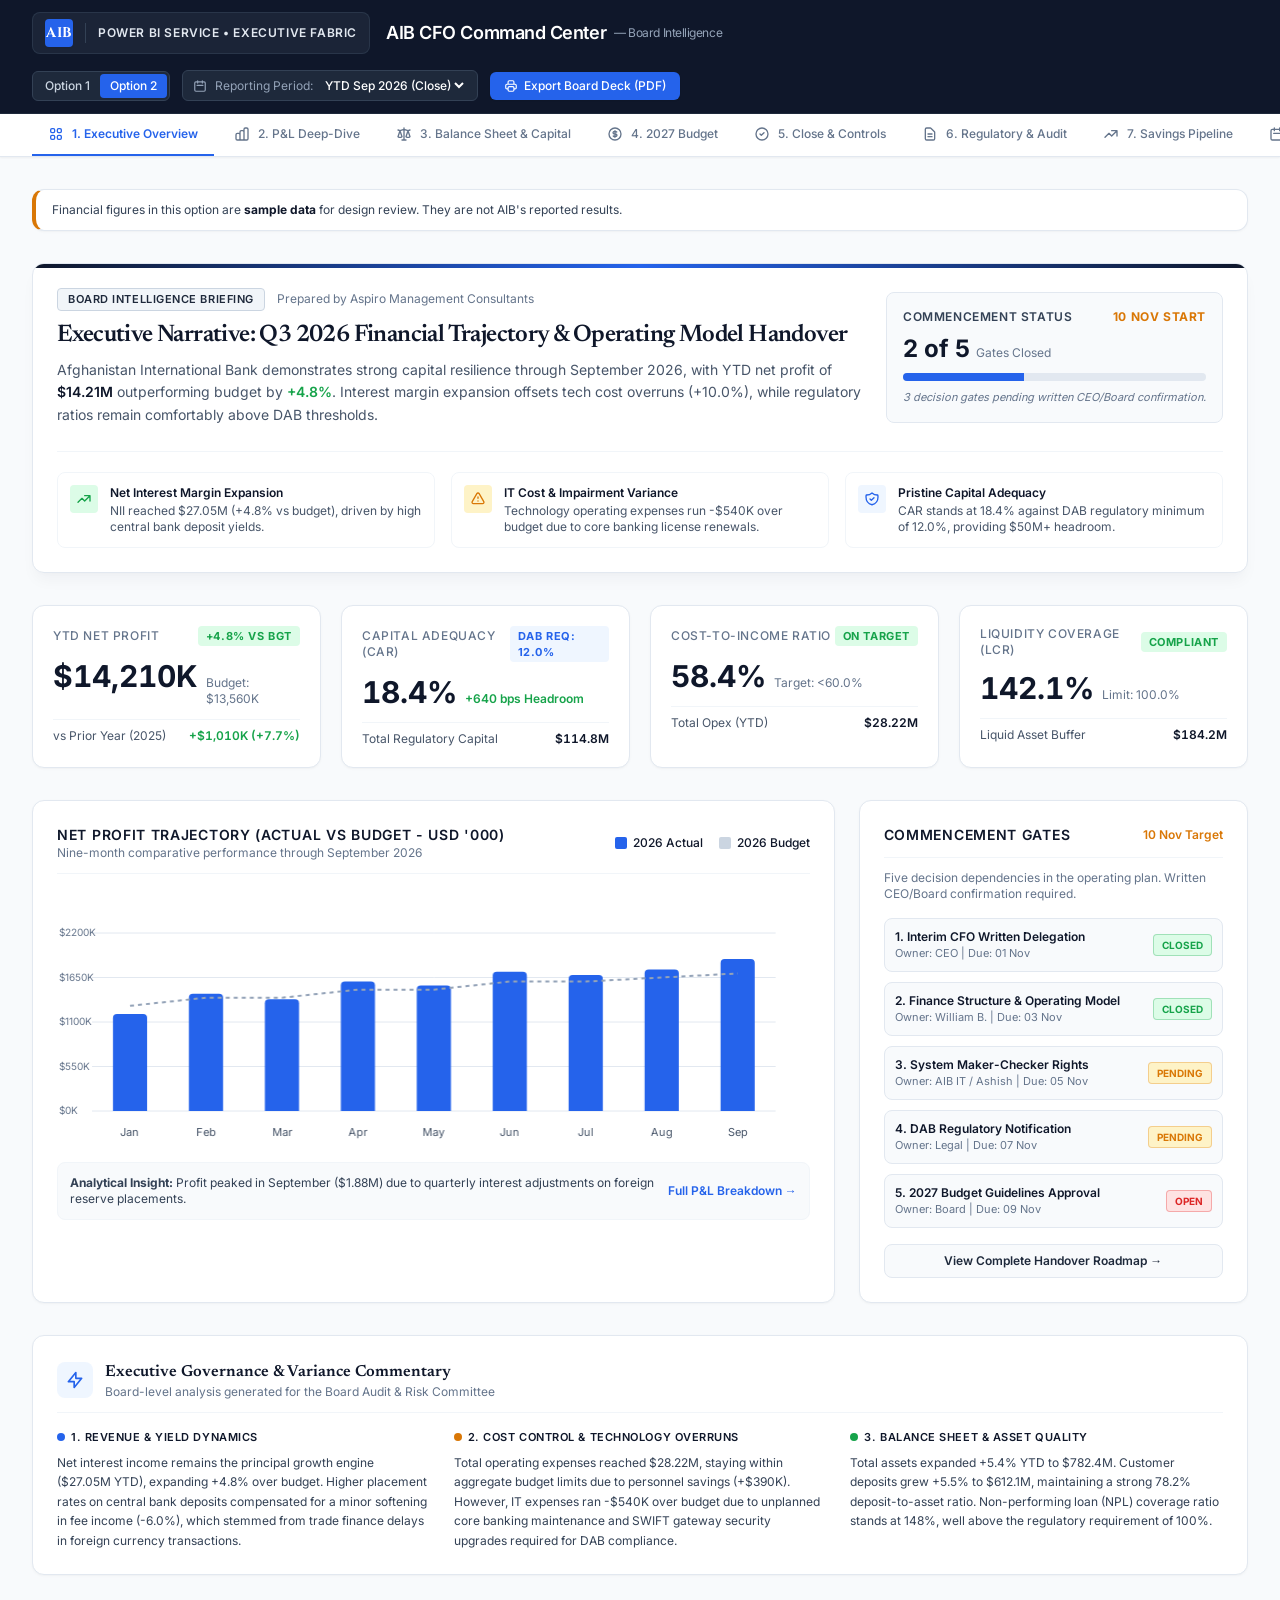
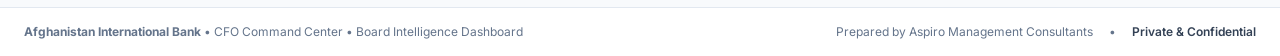
==== option-2.html @ 27abdbb3 "Add Option 2 board intelligence design with option switch option-2.html is a second design for revie" ====
<!doctype html>
<html lang="en">
<head>
<meta charset="utf-8">
<meta name="viewport" content="width=device-width, initial-scale=1.0">
<title>AIB CFO Command Center — Board Intelligence</title>
<meta name="author" content="kjaising">
<meta name="robots" content="noindex, nofollow">
<link rel="icon" type="image/png" href="assets/favicon.png">
<!-- Built from option-2.src.css and tailwind.config.js; see README -->
<link rel="stylesheet" href="option-2.css">
<style>
  @media print {
    .no-print { display: none !important; }
    body { background-color: #ffffff !important; color: #0f172a !important; }
    .page-content { display: block !important; page-break-after: always; }
    .card-shadow { box-shadow: none !important; border: 1px solid #cbd5e1 !important; }
  }
  .card-shadow {
    box-shadow: 0 1px 3px 0 rgba(15, 23, 42, 0.03), 0 1px 2px -1px rgba(15, 23, 42, 0.03);
  }
  .card-shadow-lg {
    box-shadow: 0 10px 15px -3px rgba(15, 23, 42, 0.04), 0 4px 6px -4px rgba(15, 23, 42, 0.02);
  }
  .tabular-nums { font-variant-numeric: tabular-nums; }
</style>
</head>
<body class="bg-[#F8FAFC] text-navy-900 font-sans antialiased min-h-screen flex flex-col selection:bg-brand-blue/20 selection:text-brand-blue">

  <!-- ========================================== -->
  <!-- 1. TOP POWER BI / FABRIC BRAND BAR         -->
  <!-- ========================================== -->
  <header class="bg-navy-900 text-white border-b border-navy-800 sticky top-0 z-40 no-print">
    <div class="max-w-[1700px] mx-auto px-4 lg:px-8 py-3 flex flex-wrap items-center justify-between gap-4">

      <!-- Logo & Title -->
      <div class="flex items-center space-x-4">
        <div class="flex items-center space-x-3 bg-navy-800/80 px-3 py-1.5 rounded-lg border border-navy-700/60">
          <div class="w-7 h-7 bg-brand-blue text-white rounded font-display font-bold flex items-center justify-center text-sm tracking-wider shadow-sm">
            AIB
          </div>
          <div class="h-5 w-[1px] bg-navy-700"></div>
          <span class="text-xs font-semibold tracking-wider text-navy-200 uppercase">Power BI Service &bull; Executive Fabric</span>
        </div>
        <div>
          <h1 class="text-base lg:text-lg font-semibold tracking-tight text-white flex items-center space-x-2">
            <span>AIB CFO Command Center</span>
            <span class="text-navy-400 font-normal text-xs">&mdash; Board Intelligence</span>
          </h1>
        </div>
      </div>

      <!-- Controls, Filters & Actions -->
      <div class="flex items-center flex-wrap gap-3">
        <!-- Design option switch (shared with index.html) -->
        <nav class="flex items-center bg-navy-800 rounded-md border border-navy-700 p-0.5 text-xs font-medium" aria-label="Design options">
          <a href="index.html" data-opt-link class="px-2.5 py-1 rounded text-navy-300 hover:text-white transition-colors">Option 1</a>
          <a href="option-2.html" data-opt-link aria-current="page" class="px-2.5 py-1 rounded bg-brand-blue text-white">Option 2</a>
        </nav>

        <!-- Period Selector -->
        <div class="flex items-center bg-navy-800 rounded-md border border-navy-700 text-xs px-2.5 py-1.5">
          <svg class="w-3.5 h-3.5 text-navy-400 mr-2" fill="none" stroke="currentColor" viewBox="0 0 24 24"><path stroke-linecap="round" stroke-linejoin="round" stroke-width="2" d="M8 7V3m8 4V3m-9 8h10M5 21h14a2 2 0 002-2V7a2 2 0 00-2-2H5a2 2 0 00-2 2v12a2 2 0 002 2z"/></svg>
          <span class="text-navy-400 mr-2">Reporting Period:</span>
          <select id="periodSelect" onchange="handlePeriodChange(this.value)" class="bg-transparent text-white font-medium outline-none cursor-pointer">
            <option value="sep26" class="bg-navy-900 text-white" selected>YTD Sep 2026 (Close)</option>
            <option value="q3_2026" class="bg-navy-900 text-white">Q3 2026 Board Deck</option>
            <option value="aug26" class="bg-navy-900 text-white">YTD Aug 2026</option>
          </select>
        </div>

        <!-- Export / Print Button -->
        <button onclick="window.print()" class="flex items-center space-x-1.5 bg-brand-blue hover:bg-brand-blueHover text-white px-3.5 py-1.5 rounded-md text-xs font-medium transition-colors shadow-sm">
          <svg class="w-3.5 h-3.5" fill="none" stroke="currentColor" viewBox="0 0 24 24"><path stroke-linecap="round" stroke-linejoin="round" stroke-width="2" d="M17 17h2a2 2 0 002-2v-4a2 2 0 00-2-2H5a2 2 0 00-2 2v4a2 2 0 002 2h2m2 4h6a2 2 0 002-2v-4a2 2 0 00-2-2H9a2 2 0 00-2 2v4a2 2 0 002 2zm8-12V5a2 2 0 00-2-2H9a2 2 0 00-2 2v4h10z"/></svg>
          <span>Export Board Deck (PDF)</span>
        </button>
      </div>

    </div>
  </header>

  <!-- ========================================== -->
  <!-- 2. POWER BI TAB SWITCHER NAV               -->
  <!-- ========================================== -->
  <nav class="bg-white border-b border-navy-200 no-print sticky top-[57px] z-30 shadow-sm">
    <div class="max-w-[1700px] mx-auto px-4 lg:px-8 flex space-x-1 overflow-x-auto scrollbar-none" aria-label="Report pages">
      <button onclick="switchTab('overview')" id="tab-btn-overview" class="tab-btn active py-3 px-4 text-xs font-semibold text-brand-blue border-b-2 border-brand-blue flex items-center space-x-2 whitespace-nowrap transition-colors">
        <svg class="w-4 h-4" fill="none" stroke="currentColor" viewBox="0 0 24 24"><path stroke-linecap="round" stroke-linejoin="round" stroke-width="2" d="M4 6a2 2 0 012-2h2a2 2 0 012 2v2a2 2 0 01-2 2H6a2 2 0 01-2-2V6zM14 6a2 2 0 012-2h2a2 2 0 012 2v2a2 2 0 01-2 2h-2a2 2 0 01-2-2V6zM4 16a2 2 0 012-2h2a2 2 0 012 2v2a2 2 0 01-2 2H6a2 2 0 01-2-2v-2zM14 16a2 2 0 012-2h2a2 2 0 012 2v2a2 2 0 01-2 2h-2a2 2 0 01-2-2v-2z"/></svg>
        <span>1. Executive Overview</span>
      </button>
      <button onclick="switchTab('pnl')" id="tab-btn-pnl" class="tab-btn py-3 px-4 text-xs font-medium text-navy-500 hover:text-navy-900 border-b-2 border-transparent flex items-center space-x-2 whitespace-nowrap transition-colors">
        <svg class="w-4 h-4" fill="none" stroke="currentColor" viewBox="0 0 24 24"><path stroke-linecap="round" stroke-linejoin="round" stroke-width="2" d="M9 19v-6a2 2 0 00-2-2H5a2 2 0 00-2 2v6a2 2 0 002 2h2a2 2 0 002-2zm0 0V9a2 2 0 012-2h2a2 2 0 012 2v10m-6 0a2 2 0 002 2h2a2 2 0 002-2m0 0V5a2 2 0 012-2h2a2 2 0 012 2v14a2 2 0 01-2 2h-2a2 2 0 01-2-2z"/></svg>
        <span>2. P&L Deep-Dive</span>
      </button>
      <button onclick="switchTab('balance')" id="tab-btn-balance" class="tab-btn py-3 px-4 text-xs font-medium text-navy-500 hover:text-navy-900 border-b-2 border-transparent flex items-center space-x-2 whitespace-nowrap transition-colors">
        <svg class="w-4 h-4" fill="none" stroke="currentColor" viewBox="0 0 24 24"><path stroke-linecap="round" stroke-linejoin="round" stroke-width="2" d="M3 6l3 1m0 0l-3 9a5.002 5.002 0 006.001 0M6 7l3 9M6 7l6-2m6 2l3-1m-3 1l-3 9a5.002 5.002 0 006.001 0M18 7l3 9m-3-9l-6-2m0-2v2m0 16V5m0 16H9m3 0h3"/></svg>
        <span>3. Balance Sheet & Capital</span>
      </button>
      <button onclick="switchTab('budget')" id="tab-btn-budget" class="tab-btn py-3 px-4 text-xs font-medium text-navy-500 hover:text-navy-900 border-b-2 border-transparent flex items-center space-x-2 whitespace-nowrap transition-colors">
        <svg class="w-4 h-4" fill="none" stroke="currentColor" viewBox="0 0 24 24"><path stroke-linecap="round" stroke-linejoin="round" stroke-width="2" d="M12 8c-1.657 0-3 .895-3 2s1.343 2 3 2 3 .895 3 2-1.343 2-3 2m0-8c1.11 0 2.08.402 2.599 1M12 8V7m0 1v8m0 0v1m0-1c-1.11 0-2.08-.402-2.599-1M21 12a9 9 0 11-18 0 9 9 0 0118 0z"/></svg>
        <span>4. 2027 Budget</span>
      </button>
      <button onclick="switchTab('close')" id="tab-btn-close" class="tab-btn py-3 px-4 text-xs font-medium text-navy-500 hover:text-navy-900 border-b-2 border-transparent flex items-center space-x-2 whitespace-nowrap transition-colors">
        <svg class="w-4 h-4" fill="none" stroke="currentColor" viewBox="0 0 24 24"><path stroke-linecap="round" stroke-linejoin="round" stroke-width="2" d="M9 12l2 2 4-4m6 2a9 9 0 11-18 0 9 9 0 0118 0z"/></svg>
        <span>5. Close & Controls</span>
      </button>
      <button onclick="switchTab('reg')" id="tab-btn-reg" class="tab-btn py-3 px-4 text-xs font-medium text-navy-500 hover:text-navy-900 border-b-2 border-transparent flex items-center space-x-2 whitespace-nowrap transition-colors">
        <svg class="w-4 h-4" fill="none" stroke="currentColor" viewBox="0 0 24 24"><path stroke-linecap="round" stroke-linejoin="round" stroke-width="2" d="M9 12h6m-6 4h6m2 5H7a2 2 0 01-2-2V5a2 2 0 012-2h5.586a1 1 0 01.707.293l5.414 5.414a1 1 0 01.293.707V19a2 2 0 01-2 2z"/></svg>
        <span>6. Regulatory & Audit</span>
      </button>
      <button onclick="switchTab('savings')" id="tab-btn-savings" class="tab-btn py-3 px-4 text-xs font-medium text-navy-500 hover:text-navy-900 border-b-2 border-transparent flex items-center space-x-2 whitespace-nowrap transition-colors">
        <svg class="w-4 h-4" fill="none" stroke="currentColor" viewBox="0 0 24 24"><path stroke-linecap="round" stroke-linejoin="round" stroke-width="2" d="M13 7h8m0 0v8m0-8l-8 8-4-4-6 6"/></svg>
        <span>7. Savings Pipeline</span>
      </button>
      <button onclick="switchTab('programme')" id="tab-btn-programme" class="tab-btn py-3 px-4 text-xs font-medium text-navy-500 hover:text-navy-900 border-b-2 border-transparent flex items-center space-x-2 whitespace-nowrap transition-colors">
        <svg class="w-4 h-4" fill="none" stroke="currentColor" viewBox="0 0 24 24"><path stroke-linecap="round" stroke-linejoin="round" stroke-width="2" d="M8 7V3m8 4V3m-9 8h10M5 21h14a2 2 0 002-2V7a2 2 0 00-2-2H5a2 2 0 00-2 2v12a2 2 0 002 2z"/></svg>
        <span>8. Programme Handover</span>
      </button>
    </div>
  </nav>

  <!-- ========================================== -->
  <!-- 3. MAIN BOARD-READY WORKSPACE              -->
  <!-- ========================================== -->
  <main class="flex-1 max-w-[1700px] w-full mx-auto p-4 lg:p-8 space-y-8">

    <div class="bg-white border border-navy-200 border-l-4 border-l-brand-amber rounded-xl px-4 py-3 text-xs text-navy-700 card-shadow">
      Financial figures in this option are <strong class="text-navy-900">sample data</strong> for design review. They are not AIB's reported results.
    </div>

    <!-- PAGE 1: EXECUTIVE OVERVIEW -->
    <section id="page-overview" class="page-content space-y-8">

      <!-- Executive Summary Box (McKinsey / Board Readout Style) -->
      <div class="bg-white border border-navy-200 rounded-xl p-6 card-shadow-lg relative overflow-hidden">
        <div class="absolute top-0 left-0 right-0 h-1 bg-gradient-to-r from-navy-900 via-brand-blue to-navy-900"></div>
        <div class="flex flex-col lg:flex-row lg:items-center justify-between gap-6">
          <div class="space-y-2 max-w-4xl">
            <div class="flex items-center space-x-3">
              <span class="bg-navy-100 text-navy-800 text-[11px] font-semibold px-2.5 py-0.5 rounded border border-navy-300 uppercase tracking-wider">Board Intelligence Briefing</span>
              <span class="text-xs text-navy-500">Prepared by Aspiro Management Consultants</span>
            </div>
            <h2 class="text-xl lg:text-2xl font-serif font-bold text-navy-900 tracking-tight">
              Executive Narrative: Q3 2026 Financial Trajectory & Operating Model Handover
            </h2>
            <p class="text-sm text-navy-600 leading-relaxed font-sans">
              Afghanistan International Bank demonstrates strong capital resilience through September 2026, with YTD net profit of <strong class="text-navy-900 font-semibold">$14.21M</strong> outperforming budget by <strong class="text-brand-green font-semibold">+4.8%</strong>. Interest margin expansion offsets tech cost overruns (+10.0%), while regulatory ratios remain comfortably above DAB thresholds.
            </p>
          </div>

          <div class="bg-navy-50 border border-navy-200 rounded-lg p-4 shrink-0 min-w-[280px] space-y-2">
            <div class="text-xs font-semibold text-navy-700 uppercase tracking-wider flex items-center justify-between">
              <span>Commencement Status</span>
              <span class="text-brand-amber font-bold">10 NOV START</span>
            </div>
            <div class="text-2xl font-bold text-navy-900 font-sans">2 of 5 <span class="text-xs font-normal text-navy-500">Gates Closed</span></div>
            <div class="w-full bg-navy-200 h-2 rounded-full overflow-hidden">
              <div class="bg-brand-blue h-full w-[40%]"></div>
            </div>
            <p class="text-[11px] text-navy-500 italic">3 decision gates pending written CEO/Board confirmation.</p>
          </div>
        </div>

        <!-- Key Strategic Callouts -->
        <div class="mt-6 pt-5 border-t border-navy-100 grid grid-cols-1 md:grid-cols-3 gap-4 text-xs font-sans">
          <div class="flex items-start space-x-3 bg-white p-3 rounded-lg border border-navy-100">
            <div class="p-1.5 bg-brand-greenLight text-brand-green rounded shrink-0">
              <svg class="w-4 h-4" fill="none" stroke="currentColor" viewBox="0 0 24 24"><path stroke-linecap="round" stroke-linejoin="round" stroke-width="2" d="M13 7h8m0 0v8m0-8l-8 8-4-4-6 6"/></svg>
            </div>
            <div>
              <strong class="text-navy-900 block font-semibold mb-0.5">Net Interest Margin Expansion</strong>
              <span class="text-navy-600">NII reached $27.05M (+4.8% vs budget), driven by high central bank deposit yields.</span>
            </div>
          </div>

          <div class="flex items-start space-x-3 bg-white p-3 rounded-lg border border-navy-100">
            <div class="p-1.5 bg-brand-amberLight text-brand-amber rounded shrink-0">
              <svg class="w-4 h-4" fill="none" stroke="currentColor" viewBox="0 0 24 24"><path stroke-linecap="round" stroke-linejoin="round" stroke-width="2" d="M12 9v2m0 4h.01m-6.938 4h13.856c1.54 0 2.502-1.667 1.732-3L13.732 4c-.77-1.333-2.694-1.333-3.464 0L3.34 16c-.77 1.333.192 3 1.732 3z"/></svg>
            </div>
            <div>
              <strong class="text-navy-900 block font-semibold mb-0.5">IT Cost & Impairment Variance</strong>
              <span class="text-navy-600">Technology operating expenses run -$540K over budget due to core banking license renewals.</span>
            </div>
          </div>

          <div class="flex items-start space-x-3 bg-white p-3 rounded-lg border border-navy-100">
            <div class="p-1.5 bg-brand-blueLight text-brand-blue rounded shrink-0">
              <svg class="w-4 h-4" fill="none" stroke="currentColor" viewBox="0 0 24 24"><path stroke-linecap="round" stroke-linejoin="round" stroke-width="2" d="M9 12l2 2 4-4m5.618-4.016A11.955 11.955 0 0112 2.944a11.955 11.955 0 01-8.618 3.04A12.02 12.02 0 003 9c0 5.591 3.824 10.29 9 11.622 5.176-1.332 9-6.03 9-11.622 0-1.042-.133-2.052-.382-3.016z"/></svg>
            </div>
            <div>
              <strong class="text-navy-900 block font-semibold mb-0.5">Pristine Capital Adequacy</strong>
              <span class="text-navy-600">CAR stands at 18.4% against DAB regulatory minimum of 12.0%, providing $50M+ headroom.</span>
            </div>
          </div>
        </div>
      </div>

      <!-- KPI Executive Grid Row -->
      <div class="grid grid-cols-1 sm:grid-cols-2 lg:grid-cols-4 gap-5">

        <!-- KPI 1: YTD Net Profit -->
        <div class="bg-white border border-navy-200 rounded-xl p-5 card-shadow space-y-3">
          <div class="flex items-center justify-between text-xs font-medium text-navy-500 uppercase tracking-wider">
            <span>YTD Net Profit</span>
            <span class="bg-brand-greenLight text-brand-green font-bold px-2 py-0.5 rounded text-[11px]">+4.8% vs BGT</span>
          </div>
          <div class="flex items-baseline space-x-2">
            <span class="text-3xl font-sans font-bold text-navy-900 tabular-nums">$14,210K</span>
            <span class="text-xs text-navy-500">Budget: $13,560K</span>
          </div>
          <div class="pt-2 border-t border-navy-100 flex items-center justify-between text-xs text-navy-600">
            <span>vs Prior Year (2025)</span>
            <strong class="text-brand-green font-semibold tabular-nums">+$1,010K (+7.7%)</strong>
          </div>
        </div>

        <!-- KPI 2: Capital Adequacy Ratio -->
        <div class="bg-white border border-navy-200 rounded-xl p-5 card-shadow space-y-3">
          <div class="flex items-center justify-between text-xs font-medium text-navy-500 uppercase tracking-wider">
            <span>Capital Adequacy (CAR)</span>
            <span class="bg-brand-blueLight text-brand-blue font-bold px-2 py-0.5 rounded text-[11px]">DAB Req: 12.0%</span>
          </div>
          <div class="flex items-baseline space-x-2">
            <span class="text-3xl font-sans font-bold text-navy-900 tabular-nums">18.4%</span>
            <span class="text-xs text-brand-green font-semibold">+640 bps Headroom</span>
          </div>
          <div class="pt-2 border-t border-navy-100 flex items-center justify-between text-xs text-navy-600">
            <span>Total Regulatory Capital</span>
            <strong class="text-navy-900 font-semibold tabular-nums">$114.8M</strong>
          </div>
        </div>

        <!-- KPI 3: Cost-to-Income Ratio -->
        <div class="bg-white border border-navy-200 rounded-xl p-5 card-shadow space-y-3">
          <div class="flex items-center justify-between text-xs font-medium text-navy-500 uppercase tracking-wider">
            <span>Cost-to-Income Ratio</span>
            <span class="bg-brand-greenLight text-brand-green font-bold px-2 py-0.5 rounded text-[11px]">On Target</span>
          </div>
          <div class="flex items-baseline space-x-2">
            <span class="text-3xl font-sans font-bold text-navy-900 tabular-nums">58.4%</span>
            <span class="text-xs text-navy-500">Target: &lt;60.0%</span>
          </div>
          <div class="pt-2 border-t border-navy-100 flex items-center justify-between text-xs text-navy-600">
            <span>Total Opex (YTD)</span>
            <strong class="text-navy-900 font-semibold tabular-nums">$28.22M</strong>
          </div>
        </div>

        <!-- KPI 4: Liquidity Coverage (LCR) -->
        <div class="bg-white border border-navy-200 rounded-xl p-5 card-shadow space-y-3">
          <div class="flex items-center justify-between text-xs font-medium text-navy-500 uppercase tracking-wider">
            <span>Liquidity Coverage (LCR)</span>
            <span class="bg-brand-greenLight text-brand-green font-bold px-2 py-0.5 rounded text-[11px]">Compliant</span>
          </div>
          <div class="flex items-baseline space-x-2">
            <span class="text-3xl font-sans font-bold text-navy-900 tabular-nums">142.1%</span>
            <span class="text-xs text-navy-500">Limit: 100.0%</span>
          </div>
          <div class="pt-2 border-t border-navy-100 flex items-center justify-between text-xs text-navy-600">
            <span>Liquid Asset Buffer</span>
            <strong class="text-navy-900 font-semibold tabular-nums">$184.2M</strong>
          </div>
        </div>

      </div>

      <!-- Performance Charts Row -->
      <div class="grid grid-cols-1 lg:grid-cols-12 gap-6">

        <!-- Chart 1: Monthly Net Profit Trend -->
        <div class="lg:col-span-8 bg-white border border-navy-200 rounded-xl p-6 card-shadow space-y-4">
          <div class="flex items-center justify-between border-b border-navy-100 pb-3">
            <div>
              <h3 class="text-sm font-semibold text-navy-900 uppercase tracking-wider">Net Profit Trajectory (Actual vs Budget - USD '000)</h3>
              <p class="text-xs text-navy-500">Nine-month comparative performance through September 2026</p>
            </div>
            <div class="flex items-center space-x-4 text-xs font-medium">
              <span class="flex items-center"><span class="w-3 h-3 bg-brand-blue rounded-sm mr-1.5"></span> 2026 Actual</span>
              <span class="flex items-center"><span class="w-3 h-3 bg-navy-300 rounded-sm mr-1.5"></span> 2026 Budget</span>
            </div>
          </div>

          <!-- Canvas Performance Chart -->
          <div class="h-64 relative w-full pt-2">
            <canvas id="profitChartCanvasExecutive" class="w-full h-full"></canvas>
          </div>

          <div class="bg-navy-50 p-3 rounded-lg border border-navy-100 text-xs text-navy-700 flex items-center justify-between font-sans">
            <span><strong>Analytical Insight:</strong> Profit peaked in September ($1.88M) due to quarterly interest adjustments on foreign reserve placements.</span>
            <button onclick="switchTab('pnl')" class="text-brand-blue font-semibold hover:underline shrink-0 ml-2">Full P&L Breakdown &rarr;</button>
          </div>
        </div>

        <!-- Board Decision Gates Card -->
        <div class="lg:col-span-4 bg-white border border-navy-200 rounded-xl p-6 card-shadow space-y-4 flex flex-col justify-between">
          <div>
            <div class="flex items-center justify-between border-b border-navy-100 pb-3 mb-3">
              <h3 class="text-sm font-semibold text-navy-900 uppercase tracking-wider">Commencement Gates</h3>
              <span class="text-xs text-brand-amber font-semibold">10 Nov Target</span>
            </div>
            <p class="text-xs text-navy-500 mb-4">Five decision dependencies in the operating plan. Written CEO/Board confirmation required.</p>

            <div class="space-y-2.5 text-xs font-sans">
              <div class="p-2.5 bg-navy-50 rounded-lg border border-navy-200 flex items-center justify-between">
                <div>
                  <div class="font-semibold text-navy-900">1. Interim CFO Written Delegation</div>
                  <div class="text-navy-500 text-[11px]">Owner: CEO | Due: 01 Nov</div>
                </div>
                <span class="bg-brand-greenLight text-brand-green border border-brand-green/30 px-2 py-0.5 rounded font-bold text-[10px]">CLOSED</span>
              </div>

              <div class="p-2.5 bg-navy-50 rounded-lg border border-navy-200 flex items-center justify-between">
                <div>
                  <div class="font-semibold text-navy-900">2. Finance Structure & Operating Model</div>
                  <div class="text-navy-500 text-[11px]">Owner: William B. | Due: 03 Nov</div>
                </div>
                <span class="bg-brand-greenLight text-brand-green border border-brand-green/30 px-2 py-0.5 rounded font-bold text-[10px]">CLOSED</span>
              </div>

              <div class="p-2.5 bg-navy-50 rounded-lg border border-navy-200 flex items-center justify-between">
                <div>
                  <div class="font-semibold text-navy-900">3. System Maker-Checker Rights</div>
                  <div class="text-navy-500 text-[11px]">Owner: AIB IT / Ashish | Due: 05 Nov</div>
                </div>
                <span class="bg-brand-amberLight text-brand-amber border border-brand-amber/30 px-2 py-0.5 rounded font-bold text-[10px]">PENDING</span>
              </div>

              <div class="p-2.5 bg-navy-50 rounded-lg border border-navy-200 flex items-center justify-between">
                <div>
                  <div class="font-semibold text-navy-900">4. DAB Regulatory Notification</div>
                  <div class="text-navy-500 text-[11px]">Owner: Legal | Due: 07 Nov</div>
                </div>
                <span class="bg-brand-amberLight text-brand-amber border border-brand-amber/30 px-2 py-0.5 rounded font-bold text-[10px]">PENDING</span>
              </div>

              <div class="p-2.5 bg-navy-50 rounded-lg border border-navy-200 flex items-center justify-between">
                <div>
                  <div class="font-semibold text-navy-900">5. 2027 Budget Guidelines Approval</div>
                  <div class="text-navy-500 text-[11px]">Owner: Board | Due: 09 Nov</div>
                </div>
                <span class="bg-brand-roseLight text-brand-rose border border-brand-rose/30 px-2 py-0.5 rounded font-bold text-[10px]">OPEN</span>
              </div>
            </div>
          </div>

          <button onclick="switchTab('programme')" class="w-full text-center py-2 bg-navy-50 hover:bg-navy-100 border border-navy-200 rounded-lg text-xs font-semibold text-navy-800 transition-colors mt-4">
            View Complete Handover Roadmap &rarr;
          </button>
        </div>

      </div>

      <!-- Narrative Insights & Governance Commentary Section -->
      <div class="bg-white border border-navy-200 rounded-xl p-6 card-shadow space-y-4">
        <div class="flex items-center space-x-3 border-b border-navy-100 pb-3">
          <div class="p-2 bg-brand-blueLight text-brand-blue rounded-lg">
            <svg class="w-5 h-5" fill="none" stroke="currentColor" viewBox="0 0 24 24"><path stroke-linecap="round" stroke-linejoin="round" stroke-width="2" d="M13 10V3L4 14h7v7l9-11h-7z"/></svg>
          </div>
          <div>
            <h3 class="text-base font-serif font-bold text-navy-900">Executive Governance & Variance Commentary</h3>
            <p class="text-xs text-navy-500">Board-level analysis generated for the Board Audit & Risk Committee</p>
          </div>
        </div>

        <div class="grid grid-cols-1 md:grid-cols-3 gap-6 font-sans text-xs text-navy-700">
          <div class="space-y-2">
            <h4 class="font-semibold text-navy-900 uppercase tracking-wider text-[11px] flex items-center space-x-1.5">
              <span class="w-2 h-2 rounded-full bg-brand-blue"></span>
              <span>1. Revenue & Yield Dynamics</span>
            </h4>
            <p class="leading-relaxed">
              Net interest income remains the principal growth engine ($27.05M YTD), expanding +4.8% over budget. Higher placement rates on central bank deposits compensated for a minor softening in fee income (-6.0%), which stemmed from trade finance delays in foreign currency transactions.
            </p>
          </div>

          <div class="space-y-2">
            <h4 class="font-semibold text-navy-900 uppercase tracking-wider text-[11px] flex items-center space-x-1.5">
              <span class="w-2 h-2 rounded-full bg-brand-amber"></span>
              <span>2. Cost Control & Technology Overruns</span>
            </h4>
            <p class="leading-relaxed">
              Total operating expenses reached $28.22M, staying within aggregate budget limits due to personnel savings (+$390K). However, IT expenses ran -$540K over budget due to unplanned core banking maintenance and SWIFT gateway security upgrades required for DAB compliance.
            </p>
          </div>

          <div class="space-y-2">
            <h4 class="font-semibold text-navy-900 uppercase tracking-wider text-[11px] flex items-center space-x-1.5">
              <span class="w-2 h-2 rounded-full bg-brand-green"></span>
              <span>3. Balance Sheet & Asset Quality</span>
            </h4>
            <p class="leading-relaxed">
              Total assets expanded +5.4% YTD to $782.4M. Customer deposits grew +5.5% to $612.1M, maintaining a strong 78.2% deposit-to-asset ratio. Non-performing loan (NPL) coverage ratio stands at 148%, well above the regulatory requirement of 100%.
            </p>
          </div>
        </div>
      </div>

    </section>

    <!-- PAGE 2: P&L DEEP-DIVE -->
    <section id="page-pnl" class="page-content space-y-6 hidden">
      <div class="flex flex-col sm:flex-row sm:items-center justify-between border-b border-navy-200 pb-3 gap-4">
        <div>
          <h2 class="text-xl font-serif font-bold text-navy-900">Statement of Profit or Loss</h2>
          <p class="text-xs text-navy-500">January to September 2026 performance breakdown (USD Thousands). Favourable variances indicated in green.</p>
        </div>
        <div class="flex items-center space-x-3">
          <input type="text" onkeyup="filterTable('pnlExecutiveTable', this.value)" placeholder="Search P&L lines..." class="bg-white border border-navy-300 text-xs text-navy-900 px-3 py-1.5 rounded-lg font-sans outline-none focus:border-brand-blue w-64 shadow-sm">
        </div>
      </div>

      <div class="bg-white border border-navy-200 rounded-xl overflow-hidden card-shadow">
        <div class="overflow-x-auto">
          <table id="pnlExecutiveTable" class="w-full text-left font-sans text-xs">
            <thead>
              <tr class="bg-navy-900 text-white uppercase text-[11px] font-semibold tracking-wider">
                <th class="p-3.5">FINANCIAL LINE ITEM</th>
                <th class="p-3.5 text-right">SEP 2026 ACTUAL</th>
                <th class="p-3.5 text-right">YTD ACTUAL</th>
                <th class="p-3.5 text-right">YTD BUDGET</th>
                <th class="p-3.5 text-right">VARIANCE ($)</th>
                <th class="p-3.5 text-right">VAR %</th>
                <th class="p-3.5 text-right">YTD 2025 (PRIOR)</th>
              </tr>
            </thead>
            <tbody class="divide-y divide-navy-100 tabular-nums text-[13px]">
              <tr class="hover:bg-navy-50">
                <td class="p-3.5 font-semibold text-navy-900">Interest Income</td>
                <td class="p-3.5 text-right">4,210</td>
                <td class="p-3.5 text-right font-bold text-navy-900">36,890</td>
                <td class="p-3.5 text-right text-navy-600">35,400</td>
                <td class="p-3.5 text-right text-brand-green font-semibold">+1,490</td>
                <td class="p-3.5 text-right text-brand-green font-semibold">+4.2%</td>
                <td class="p-3.5 text-right text-navy-500">34,100</td>
              </tr>
              <tr class="hover:bg-navy-50">
                <td class="p-3.5 font-semibold text-navy-900">Interest Expense</td>
                <td class="p-3.5 text-right">(1,120)</td>
                <td class="p-3.5 text-right text-navy-900">(9,840)</td>
                <td class="p-3.5 text-right text-navy-600">(9,600)</td>
                <td class="p-3.5 text-right text-brand-rose font-semibold">-240</td>
                <td class="p-3.5 text-right text-brand-rose font-semibold">-2.5%</td>
                <td class="p-3.5 text-right text-navy-500">(9,200)</td>
              </tr>
              <tr class="bg-navy-50/80 font-bold text-navy-900">
                <td class="p-3.5">NET INTEREST INCOME</td>
                <td class="p-3.5 text-right">3,090</td>
                <td class="p-3.5 text-right text-brand-blue">27,050</td>
                <td class="p-3.5 text-right">25,800</td>
                <td class="p-3.5 text-right text-brand-green">+1,250</td>
                <td class="p-3.5 text-right text-brand-green">+4.8%</td>
                <td class="p-3.5 text-right text-navy-700">24,900</td>
              </tr>
              <tr class="hover:bg-navy-50">
                <td class="p-3.5 text-navy-800">Fees & Commission Income</td>
                <td class="p-3.5 text-right">1,450</td>
                <td class="p-3.5 text-right">12,410</td>
                <td class="p-3.5 text-right text-navy-600">13,200</td>
                <td class="p-3.5 text-right text-brand-rose font-semibold">-790</td>
                <td class="p-3.5 text-right text-brand-rose font-semibold">-6.0%</td>
                <td class="p-3.5 text-right text-navy-500">12,100</td>
              </tr>
              <tr class="hover:bg-navy-50">
                <td class="p-3.5 text-navy-800">Other Operating Income</td>
                <td class="p-3.5 text-right">980</td>
                <td class="p-3.5 text-right">8,860</td>
                <td class="p-3.5 text-right text-navy-600">8,500</td>
                <td class="p-3.5 text-right text-brand-green font-semibold">+360</td>
                <td class="p-3.5 text-right text-brand-green font-semibold">+4.2%</td>
                <td class="p-3.5 text-right text-navy-500">8,200</td>
              </tr>
              <tr class="bg-navy-100/60 font-bold text-navy-900">
                <td class="p-3.5">TOTAL OPERATING INCOME</td>
                <td class="p-3.5 text-right">5,520</td>
                <td class="p-3.5 text-right text-brand-blue">48,320</td>
                <td class="p-3.5 text-right">47,500</td>
                <td class="p-3.5 text-right text-brand-green">+820</td>
                <td class="p-3.5 text-right text-brand-green">+1.7%</td>
                <td class="p-3.5 text-right text-navy-700">45,200</td>
              </tr>
              <tr class="hover:bg-navy-50">
                <td class="p-3.5 text-navy-800">Personnel Expenses</td>
                <td class="p-3.5 text-right">(1,820)</td>
                <td class="p-3.5 text-right">(16,110)</td>
                <td class="p-3.5 text-right text-navy-600">(16,500)</td>
                <td class="p-3.5 text-right text-brand-green font-semibold">+390</td>
                <td class="p-3.5 text-right text-brand-green font-semibold">+2.4%</td>
                <td class="p-3.5 text-right text-navy-500">(15,800)</td>
              </tr>
              <tr class="hover:bg-navy-50">
                <td class="p-3.5 text-navy-800">IT & Technology Operating Costs</td>
                <td class="p-3.5 text-right">(680)</td>
                <td class="p-3.5 text-right text-brand-rose font-bold">(5,940)</td>
                <td class="p-3.5 text-right text-navy-600">(5,400)</td>
                <td class="p-3.5 text-right text-brand-rose font-semibold">-540</td>
                <td class="p-3.5 text-right text-brand-rose font-semibold">-10.0%</td>
                <td class="p-3.5 text-right text-navy-500">(5,100)</td>
              </tr>
              <tr class="hover:bg-navy-50">
                <td class="p-3.5 text-navy-800">General Administrative Expenses</td>
                <td class="p-3.5 text-right">(710)</td>
                <td class="p-3.5 text-right">(6,170)</td>
                <td class="p-3.5 text-right text-navy-600">(6,300)</td>
                <td class="p-3.5 text-right text-brand-green font-semibold">+130</td>
                <td class="p-3.5 text-right text-brand-green font-semibold">+2.1%</td>
                <td class="p-3.5 text-right text-navy-500">(6,000)</td>
              </tr>
              <tr class="bg-brand-blueLight/50 font-bold text-navy-900 border-t-2 border-brand-blue">
                <td class="p-3.5">NET PROFIT BEFORE TAX</td>
                <td class="p-3.5 text-right">1,620</td>
                <td class="p-3.5 text-right text-brand-blue text-base">14,210</td>
                <td class="p-3.5 text-right">13,560</td>
                <td class="p-3.5 text-right text-brand-green">+650</td>
                <td class="p-3.5 text-right text-brand-green">+4.8%</td>
                <td class="p-3.5 text-right text-navy-700">13,200</td>
              </tr>
            </tbody>
          </table>
        </div>
      </div>
    </section>

    <!-- PAGE 3: BALANCE SHEET -->
    <section id="page-balance" class="page-content space-y-6 hidden">
      <div class="flex items-center justify-between border-b border-navy-200 pb-3">
        <div>
          <h2 class="text-xl font-serif font-bold text-navy-900">Statement of Financial Position & Capital Structure</h2>
          <p class="text-xs text-navy-500">Balance sheet view as of 30 September 2026 (USD Thousands)</p>
        </div>
        <span class="bg-brand-greenLight text-brand-green border border-brand-green/30 text-xs font-semibold px-3 py-1 rounded-full">
          DAB Capital Adequacy: Compliant (18.4%)
        </span>
      </div>

      <div class="bg-white border border-navy-200 rounded-xl overflow-hidden card-shadow">
        <table class="w-full text-left font-sans text-xs">
          <thead>
            <tr class="bg-navy-900 text-white uppercase text-[11px] font-semibold tracking-wider">
              <th class="p-3.5">BALANCE SHEET LINE ITEM</th>
              <th class="p-3.5 text-right">30 SEP 2026</th>
              <th class="p-3.5 text-right">31 AUG 2026</th>
              <th class="p-3.5 text-right">31 DEC 2025</th>
              <th class="p-3.5 text-right">MoM CHANGE</th>
              <th class="p-3.5 text-right">YTD CHANGE</th>
            </tr>
          </thead>
          <tbody class="divide-y divide-navy-100 tabular-nums text-[13px]">
            <tr class="hover:bg-navy-50">
              <td class="p-3.5 text-navy-800">Cash & Central Bank Reserves</td>
              <td class="p-3.5 text-right font-bold text-navy-900">184,200</td>
              <td class="p-3.5 text-right text-navy-600">179,100</td>
              <td class="p-3.5 text-right text-navy-600">165,000</td>
              <td class="p-3.5 text-right text-brand-green font-semibold">+2.8%</td>
              <td class="p-3.5 text-right text-brand-green font-semibold">+11.6%</td>
            </tr>
            <tr class="hover:bg-navy-50">
              <td class="p-3.5 text-navy-800">Loans & Advances to Customers (Net)</td>
              <td class="p-3.5 text-right font-bold text-navy-900">412,500</td>
              <td class="p-3.5 text-right text-navy-600">410,200</td>
              <td class="p-3.5 text-right text-navy-600">398,000</td>
              <td class="p-3.5 text-right text-brand-green font-semibold">+0.6%</td>
              <td class="p-3.5 text-right text-brand-green font-semibold">+3.6%</td>
            </tr>
            <tr class="bg-navy-50 font-bold text-navy-900">
              <td class="p-3.5">TOTAL ASSETS</td>
              <td class="p-3.5 text-right text-brand-blue text-sm">782,400</td>
              <td class="p-3.5 text-right">774,100</td>
              <td class="p-3.5 text-right">742,000</td>
              <td class="p-3.5 text-right text-brand-green">+1.1%</td>
              <td class="p-3.5 text-right text-brand-green">+5.4%</td>
            </tr>
            <tr class="hover:bg-navy-50">
              <td class="p-3.5 text-navy-800">Customer Deposits</td>
              <td class="p-3.5 text-right font-bold text-navy-900">612,100</td>
              <td class="p-3.5 text-right text-navy-600">605,800</td>
              <td class="p-3.5 text-right text-navy-600">580,000</td>
              <td class="p-3.5 text-right text-brand-green font-semibold">+1.0%</td>
              <td class="p-3.5 text-right text-brand-green font-semibold">+5.5%</td>
            </tr>
            <tr class="bg-navy-50 font-bold text-navy-900">
              <td class="p-3.5">TOTAL EQUITY</td>
              <td class="p-3.5 text-right text-brand-blue text-sm">114,800</td>
              <td class="p-3.5 text-right">113,180</td>
              <td class="p-3.5 text-right">100,590</td>
              <td class="p-3.5 text-right text-brand-green">+1.4%</td>
              <td class="p-3.5 text-right text-brand-green">+14.1%</td>
            </tr>
          </tbody>
        </table>
      </div>
    </section>

    <!-- PAGE 4: 2027 BUDGET -->
    <section id="page-budget" class="page-content space-y-6 hidden">
      <div class="flex items-center justify-between border-b border-navy-200 pb-3">
        <div>
          <h2 class="text-xl font-serif font-bold text-navy-900">2027 Operating Budget Draft</h2>
          <p class="text-xs text-navy-500">Functional allocations & cost reduction targets (USD Thousands)</p>
        </div>
        <span class="bg-brand-amberLight text-brand-amber border border-brand-amber/30 text-xs font-semibold px-3 py-1 rounded-full">
          Draft v1.2 Board Review
        </span>
      </div>

      <div class="bg-white border border-navy-200 rounded-xl overflow-hidden card-shadow">
        <table class="w-full text-left font-sans text-xs">
          <thead>
            <tr class="bg-navy-900 text-white uppercase text-[11px] font-semibold tracking-wider">
              <th class="p-3.5">FUNCTION / DEPARTMENT</th>
              <th class="p-3.5">BUDGET OWNER</th>
              <th class="p-3.5 text-right">2026 FORECAST</th>
              <th class="p-3.5 text-right">2027 DRAFT</th>
              <th class="p-3.5 text-right">CHANGE (%)</th>
              <th class="p-3.5 text-center">APPROVAL STATUS</th>
            </tr>
          </thead>
          <tbody class="divide-y divide-navy-100 tabular-nums text-[13px]">
            <tr class="hover:bg-navy-50">
              <td class="p-3.5 font-semibold text-navy-900">Retail Banking Operations</td>
              <td class="p-3.5 text-navy-600">H. Rahimi</td>
              <td class="p-3.5 text-right">12,400</td>
              <td class="p-3.5 text-right font-bold text-navy-900">11,900</td>
              <td class="p-3.5 text-right text-brand-green font-semibold">-4.0%</td>
              <td class="p-3.5 text-center"><span class="bg-brand-greenLight text-brand-green border border-brand-green/30 px-2.5 py-0.5 rounded text-[11px] font-semibold">APPROVED</span></td>
            </tr>
            <tr class="hover:bg-navy-50">
              <td class="p-3.5 font-semibold text-navy-900">IT & Infrastructure</td>
              <td class="p-3.5 text-navy-600">K. Jaising</td>
              <td class="p-3.5 text-right">7,900</td>
              <td class="p-3.5 text-right font-bold text-navy-900">8,600</td>
              <td class="p-3.5 text-right text-brand-rose font-semibold">+8.8%</td>
              <td class="p-3.5 text-center"><span class="bg-brand-amberLight text-brand-amber border border-brand-amber/30 px-2.5 py-0.5 rounded text-[11px] font-semibold">IN REVIEW</span></td>
            </tr>
            <tr class="hover:bg-navy-50">
              <td class="p-3.5 font-semibold text-navy-900">Risk & Compliance</td>
              <td class="p-3.5 text-navy-600">M. Amin</td>
              <td class="p-3.5 text-right">3,200</td>
              <td class="p-3.5 text-right font-bold text-navy-900">3,400</td>
              <td class="p-3.5 text-right text-brand-rose font-semibold">+6.2%</td>
              <td class="p-3.5 text-center"><span class="bg-brand-greenLight text-brand-green border border-brand-green/30 px-2.5 py-0.5 rounded text-[11px] font-semibold">APPROVED</span></td>
            </tr>
          </tbody>
        </table>
      </div>
    </section>

    <!-- PAGE 5: CLOSE & CONTROLS -->
    <section id="page-close" class="page-content space-y-6 hidden">
      <div class="flex items-center justify-between border-b border-navy-200 pb-3">
        <div>
          <h2 class="text-xl font-serif font-bold text-navy-900">Month-End Close & Reconciliation Controls</h2>
          <p class="text-xs text-navy-500">Balance sheet integrity & aged reconciling items monitoring</p>
        </div>
      </div>

      <div class="grid grid-cols-1 lg:grid-cols-2 gap-6">
        <div class="bg-white border border-navy-200 rounded-xl p-5 card-shadow space-y-4">
          <h3 class="text-sm font-semibold text-navy-900 uppercase tracking-wider border-b border-navy-100 pb-2">Aged Reconciling Items Summary</h3>
          <table class="w-full text-left font-sans text-xs">
            <thead>
              <tr class="text-navy-500 border-b border-navy-100 text-[11px] font-semibold uppercase">
                <th class="pb-2">ACCOUNT CLASS</th>
                <th class="pb-2 text-right">TOTAL ITEMS</th>
                <th class="pb-2 text-right">&gt;30 DAYS</th>
                <th class="pb-2 text-right">&gt;180 DAYS</th>
              </tr>
            </thead>
            <tbody class="divide-y divide-navy-100 tabular-nums text-[12px]">
              <tr>
                <td class="py-2.5 text-navy-900 font-medium">Nostro Bank Accounts</td>
                <td class="text-right text-navy-900 font-bold">142</td>
                <td class="text-right text-brand-amber font-bold">12</td>
                <td class="text-right text-brand-rose font-bold">2</td>
              </tr>
              <tr>
                <td class="py-2.5 text-navy-900 font-medium">Intercompany Clearing</td>
                <td class="text-right text-navy-900 font-bold">88</td>
                <td class="text-right text-brand-amber font-bold">4</td>
                <td class="text-right text-brand-green font-bold">0</td>
              </tr>
              <tr>
                <td class="py-2.5 text-navy-900 font-medium">Suspense Accounts</td>
                <td class="text-right text-navy-900 font-bold">34</td>
                <td class="text-right text-brand-rose font-bold">9</td>
                <td class="text-right text-brand-rose font-bold">3</td>
              </tr>
            </tbody>
          </table>
        </div>

        <div class="bg-white border border-navy-200 rounded-xl p-5 card-shadow space-y-4">
          <h3 class="text-sm font-semibold text-navy-900 uppercase tracking-wider border-b border-navy-100 pb-2">November Close Milestone Calendar</h3>
          <ul class="font-sans text-xs space-y-3">
            <li class="flex justify-between items-center p-2 bg-navy-50 rounded border border-navy-100">
              <span class="text-navy-900 font-medium">WD1: Sub-ledger feeds locked</span>
              <span class="bg-brand-greenLight text-brand-green px-2 py-0.5 rounded font-bold text-[10px]">COMPLETED</span>
            </li>
            <li class="flex justify-between items-center p-2 bg-navy-50 rounded border border-navy-100">
              <span class="text-navy-900 font-medium">WD3: Intercompany elimination completed</span>
              <span class="bg-brand-greenLight text-brand-green px-2 py-0.5 rounded font-bold text-[10px]">COMPLETED</span>
            </li>
            <li class="flex justify-between items-center p-2 bg-navy-50 rounded border border-navy-100">
              <span class="text-navy-900 font-medium">WD6: Flash P&L review with CEO</span>
              <span class="bg-brand-amberLight text-brand-amber px-2 py-0.5 rounded font-bold text-[10px]">PENDING</span>
            </li>
          </ul>
        </div>
      </div>
    </section>

    <!-- PAGE 6: REGULATORY & AUDIT -->
    <section id="page-reg" class="page-content space-y-6 hidden">
      <div class="flex items-center justify-between border-b border-navy-200 pb-3">
        <div>
          <h2 class="text-xl font-serif font-bold text-navy-900">DAB Regulatory Submissions & Audit Governance</h2>
          <p class="text-xs text-navy-500">Da Afghanistan Bank compliance returns & open inspection items</p>
        </div>
      </div>

      <div class="bg-white border border-navy-200 rounded-xl overflow-hidden card-shadow">
        <table class="w-full text-left font-sans text-xs">
          <thead>
            <tr class="bg-navy-900 text-white uppercase text-[11px] font-semibold tracking-wider">
              <th class="p-3.5">REGULATORY RETURN</th>
              <th class="p-3.5">FREQUENCY</th>
              <th class="p-3.5 text-right">DUE DATE</th>
              <th class="p-3.5">SIGNATORY</th>
              <th class="p-3.5 text-center">STATUS</th>
            </tr>
          </thead>
          <tbody class="divide-y divide-navy-100 tabular-nums text-[13px]">
            <tr>
              <td class="p-3.5 font-semibold text-navy-900">Prudential Capital & Liquidity Return</td>
              <td class="p-3.5 text-navy-600">Monthly</td>
              <td class="p-3.5 text-right font-bold text-navy-900">15 Nov 2026</td>
              <td class="p-3.5 text-navy-800">CFO / CEO</td>
              <td class="p-3.5 text-center"><span class="bg-brand-blueLight text-brand-blue border border-brand-blue/30 px-2.5 py-0.5 rounded text-[11px] font-semibold">IN PREPARATION</span></td>
            </tr>
            <tr>
              <td class="p-3.5 font-semibold text-navy-900">FX Open Position Exposure Report</td>
              <td class="p-3.5 text-navy-600">Weekly</td>
              <td class="p-3.5 text-right font-bold text-navy-900">07 Nov 2026</td>
              <td class="p-3.5 text-navy-800">Head of Treasury</td>
              <td class="p-3.5 text-center"><span class="bg-brand-greenLight text-brand-green border border-brand-green/30 px-2.5 py-0.5 rounded text-[11px] font-semibold">READY FOR SIGNATURE</span></td>
            </tr>
          </tbody>
        </table>
      </div>
    </section>

    <!-- PAGE 7: SAVINGS PIPELINE -->
    <section id="page-savings" class="page-content space-y-6 hidden">
      <div class="flex items-center justify-between border-b border-navy-200 pb-3">
        <div>
          <h2 class="text-xl font-serif font-bold text-navy-900">Discovery Savings Pipeline</h2>
          <p class="text-xs text-navy-500">Run-rate cost reductions identified across bank operations (USD Thousands)</p>
        </div>
        <span class="bg-brand-greenLight text-brand-green border border-brand-green/30 text-xs font-semibold px-3 py-1 rounded-full">
          Pipeline Target: $2,500K
        </span>
      </div>

      <div class="bg-white border border-navy-200 rounded-xl overflow-hidden card-shadow">
        <table class="w-full text-left font-sans text-xs">
          <thead>
            <tr class="bg-navy-900 text-white uppercase text-[11px] font-semibold tracking-wider">
              <th class="p-3.5">SAVING INITIATIVE LEVER</th>
              <th class="p-3.5">FUNCTION</th>
              <th class="p-3.5 text-right">ANNUAL SAVING ($)</th>
              <th class="p-3.5 text-right">ONE-OFF COST ($)</th>
              <th class="p-3.5 text-center">STAGE</th>
            </tr>
          </thead>
          <tbody class="divide-y divide-navy-100 tabular-nums text-[13px]">
            <tr>
              <td class="p-3.5 font-semibold text-navy-900">Vendor Contract Consolidation (IT)</td>
              <td class="p-3.5 text-navy-600">Technology</td>
              <td class="p-3.5 text-right text-brand-green font-bold">450,000</td>
              <td class="p-3.5 text-right text-navy-600">25,000</td>
              <td class="p-3.5 text-center"><span class="bg-brand-greenLight text-brand-green border border-brand-green/30 px-2.5 py-0.5 rounded text-[11px] font-semibold">VALIDATED</span></td>
            </tr>
            <tr>
              <td class="p-3.5 font-semibold text-navy-900">Branch Optimization & Facility Rationalization</td>
              <td class="p-3.5 text-navy-600">Operations</td>
              <td class="p-3.5 text-right text-brand-green font-bold">780,000</td>
              <td class="p-3.5 text-right text-navy-600">120,000</td>
              <td class="p-3.5 text-center"><span class="bg-brand-amberLight text-brand-amber border border-brand-amber/30 px-2.5 py-0.5 rounded text-[11px] font-semibold">DISCOVERY</span></td>
            </tr>
          </tbody>
        </table>
      </div>
    </section>

    <!-- PAGE 8: PROGRAMME HANDOVER -->
    <section id="page-programme" class="page-content space-y-6 hidden">
      <div class="flex items-center justify-between border-b border-navy-200 pb-3">
        <div>
          <h2 class="text-xl font-serif font-bold text-navy-900">Interim Programme & Handover Readiness</h2>
          <p class="text-xs text-navy-500">Handover pack completion status for incoming permanent CFO</p>
        </div>
        <span class="bg-brand-blueLight text-brand-blue border border-brand-blue/30 text-xs font-semibold px-3 py-1 rounded-full">
          Readiness Score: 68%
        </span>
      </div>

      <div class="bg-white border border-navy-200 rounded-xl p-6 card-shadow space-y-4">
        <h3 class="text-sm font-semibold text-navy-900 uppercase tracking-wider border-b border-navy-100 pb-2">Handover Pack Deliverable Matrix</h3>
        <div class="space-y-4 font-sans text-xs">
          <div>
            <div class="flex justify-between text-navy-900 font-semibold mb-1">
              <span>Standard Operating Procedures & Desktop Notes</span>
              <span class="text-brand-green">85% Ready</span>
            </div>
            <div class="w-full bg-navy-100 h-2 rounded-full overflow-hidden">
              <div class="bg-brand-green h-full w-[85%]"></div>
            </div>
          </div>

          <div>
            <div class="flex justify-between text-navy-900 font-semibold mb-1">
              <span>Automated Close Calendar & Controls Framework</span>
              <span class="text-brand-blue">60% Ready</span>
            </div>
            <div class="w-full bg-navy-100 h-2 rounded-full overflow-hidden">
              <div class="bg-brand-blue h-full w-[60%]"></div>
            </div>
          </div>
        </div>
      </div>
    </section>

  </main>

  <!-- ========================================== -->
  <!-- 4. BOARD-READY FOOTER                     -->
  <!-- ========================================== -->
  <footer class="border-t border-navy-200 bg-white py-4 px-6 font-sans text-xs text-navy-500 mt-auto no-print">
    <div class="max-w-[1700px] mx-auto flex flex-col md:flex-row items-center justify-between gap-2">
      <div>
        <strong>Afghanistan International Bank</strong> &bull; CFO Command Center &bull; Board Intelligence Dashboard
      </div>
      <div class="flex items-center space-x-4">
        <span>Prepared by Aspiro Management Consultants</span>
        <span>&bull;</span>
        <span class="text-navy-700 font-semibold">Private & Confidential</span>
      </div>
    </div>
  </footer>

  <!-- ========================================== -->
  <!-- 5. CHART ENGINE & INTERACTIVE CONTROLS     -->
  <!-- ========================================== -->
  <script src="switch.js"></script>
  <script>
    // Tab Navigation Switcher
    function switchTab(tabId) {
      document.querySelectorAll('.page-content').forEach(el => el.classList.add('hidden'));
      document.querySelectorAll('.tab-btn').forEach(btn => {
        btn.classList.remove('text-brand-blue', 'border-brand-blue', 'font-semibold', 'active');
        btn.classList.add('text-navy-500', 'border-transparent', 'font-medium');
      });

      const activePage = document.getElementById(`page-${tabId}`);
      if (activePage) activePage.classList.remove('hidden');

      const activeBtn = document.getElementById(`tab-btn-${tabId}`);
      if (activeBtn) {
        activeBtn.classList.remove('text-navy-500', 'border-transparent', 'font-medium');
        activeBtn.classList.add('text-brand-blue', 'border-brand-blue', 'font-semibold', 'active');
      }

      // Same #tab-<name> link format as Option 1, so the design switch keeps the open page
      try { history.replaceState(null, '', '#tab-' + tabId); } catch (e) { /* ignore */ }

      if (tabId === 'overview') {
        renderProfitChart();
      }
    }

    // Filter Function for Data Tables
    function filterTable(tableId, query) {
      const table = document.getElementById(tableId);
      if (!table) return;
      const rows = table.querySelectorAll('tbody tr');
      query = query.toLowerCase();
      rows.forEach(row => {
        const text = row.innerText.toLowerCase();
        row.style.display = text.includes(query) ? '' : 'none';
      });
    }

    // Period Change Selector Handler
    function handlePeriodChange(val) {
      console.log('Reporting Period Changed:', val);
    }

    // Executive Net Profit Canvas Chart Renderer
    function renderProfitChart() {
      const canvas = document.getElementById('profitChartCanvasExecutive');
      if (!canvas) return;
      const ctx = canvas.getContext('2d');
      const dpr = window.devicePixelRatio || 1;
      const rect = canvas.getBoundingClientRect();

      canvas.width = rect.width * dpr;
      canvas.height = rect.height * dpr;
      ctx.scale(dpr, dpr);

      const months = ['Jan', 'Feb', 'Mar', 'Apr', 'May', 'Jun', 'Jul', 'Aug', 'Sep'];
      const actuals = [1200, 1450, 1380, 1600, 1550, 1720, 1680, 1750, 1880];
      const budget = [1300, 1400, 1400, 1500, 1500, 1600, 1600, 1650, 1700];

      const padding = 35;
      const chartWidth = rect.width - padding * 2;
      const chartHeight = rect.height - padding * 2;
      const maxVal = 2200;

      ctx.clearRect(0, 0, rect.width, rect.height);

      // Horizontal Reference Grid Lines
      ctx.strokeStyle = '#E2E8F0';
      ctx.lineWidth = 1;
      for (let i = 0; i <= 4; i++) {
        const y = padding + (chartHeight / 4) * i;
        ctx.beginPath();
        ctx.moveTo(padding, y);
        ctx.lineTo(rect.width - padding, y);
        ctx.stroke();

        // Y-axis labels
        const val = Math.round(maxVal - (maxVal / 4) * i);
        ctx.fillStyle = '#64748B';
        ctx.font = '10px Inter, sans-serif';
        ctx.fillText(`$${val}K`, 2, y + 3);
      }

      // Draw Bars (Actuals - Deep Blue)
      const groupWidth = chartWidth / months.length;
      const barWidth = groupWidth * 0.45;

      months.forEach((m, idx) => {
        const x = padding + (idx * groupWidth) + (groupWidth - barWidth) / 2;
        const barH = (actuals[idx] / maxVal) * chartHeight;
        const y = padding + chartHeight - barH;

        // Rounded Top Bar
        ctx.fillStyle = '#2563EB';
        ctx.beginPath();
        if (ctx.roundRect) {
          ctx.roundRect(x, y, barWidth, barH, [4, 4, 0, 0]);
        } else {
          ctx.rect(x, y, barWidth, barH);
        }
        ctx.fill();

        // Month Labels
        ctx.fillStyle = '#475569';
        ctx.font = '11px Inter, sans-serif';
        ctx.textAlign = 'center';
        ctx.fillText(m, x + barWidth / 2, rect.height - 10);
      });

      // Draw Budget Line (Dashed Slate)
      ctx.beginPath();
      ctx.strokeStyle = '#94A3B8';
      ctx.lineWidth = 2;
      ctx.setLineDash([4, 4]);

      months.forEach((m, idx) => {
        const x = padding + (idx * groupWidth) + groupWidth / 2;
        const y = padding + chartHeight - (budget[idx] / maxVal) * chartHeight;
        if (idx === 0) ctx.moveTo(x, y);
        else ctx.lineTo(x, y);
      });
      ctx.stroke();
      ctx.setLineDash([]); // Reset line dash
    }

    // Initialize Chart (or the page named in the link, e.g. #tab-pnl)
    window.onload = function() {
      const h = location.hash.slice(1);
      const name = h.indexOf('tab-') === 0 ? h.slice(4) : '';
      if (name && document.getElementById(`page-${name}`)) switchTab(name);
      else renderProfitChart();
    };

    window.onresize = function() {
      renderProfitChart();
    };
  </script>
</body>
</html>
---- option-2.css ----
@font-face{font-family:Inter;font-weight:300 700;font-style:normal;font-display:swap;src:url(assets/fonts/inter-latin-wght-normal.woff2) format("woff2")}@font-face{font-family:Newsreader;font-weight:400 600;font-style:normal;font-display:swap;src:url(assets/fonts/newsreader-latin-opsz-normal.woff2) format("woff2")}@font-face{font-family:Newsreader;font-weight:400;font-style:italic;font-display:swap;src:url(assets/fonts/newsreader-latin-opsz-italic.woff2) format("woff2")}@font-face{font-family:Cinzel;font-weight:600 700;font-style:normal;font-display:swap;src:url(assets/fonts/cinzel-latin-wght-normal.woff2) format("woff2")}*,:after,:before{--tw-border-spacing-x:0;--tw-border-spacing-y:0;--tw-translate-x:0;--tw-translate-y:0;--tw-rotate:0;--tw-skew-x:0;--tw-skew-y:0;--tw-scale-x:1;--tw-scale-y:1;--tw-pan-x: ;--tw-pan-y: ;--tw-pinch-zoom: ;--tw-scroll-snap-strictness:proximity;--tw-gradient-from-position: ;--tw-gradient-via-position: ;--tw-gradient-to-position: ;--tw-ordinal: ;--tw-slashed-zero: ;--tw-numeric-figure: ;--tw-numeric-spacing: ;--tw-numeric-fraction: ;--tw-ring-inset: ;--tw-ring-offset-width:0px;--tw-ring-offset-color:#fff;--tw-ring-color:rgba(59,130,246,.5);--tw-ring-offset-shadow:0 0 #0000;--tw-ring-shadow:0 0 #0000;--tw-shadow:0 0 #0000;--tw-shadow-colored:0 0 #0000;--tw-blur: ;--tw-brightness: ;--tw-contrast: ;--tw-grayscale: ;--tw-hue-rotate: ;--tw-invert: ;--tw-saturate: ;--tw-sepia: ;--tw-drop-shadow: ;--tw-backdrop-blur: ;--tw-backdrop-brightness: ;--tw-backdrop-contrast: ;--tw-backdrop-grayscale: ;--tw-backdrop-hue-rotate: ;--tw-backdrop-invert: ;--tw-backdrop-opacity: ;--tw-backdrop-saturate: ;--tw-backdrop-sepia: ;--tw-contain-size: ;--tw-contain-layout: ;--tw-contain-paint: ;--tw-contain-style: }::backdrop{--tw-border-spacing-x:0;--tw-border-spacing-y:0;--tw-translate-x:0;--tw-translate-y:0;--tw-rotate:0;--tw-skew-x:0;--tw-skew-y:0;--tw-scale-x:1;--tw-scale-y:1;--tw-pan-x: ;--tw-pan-y: ;--tw-pinch-zoom: ;--tw-scroll-snap-strictness:proximity;--tw-gradient-from-position: ;--tw-gradient-via-position: ;--tw-gradient-to-position: ;--tw-ordinal: ;--tw-slashed-zero: ;--tw-numeric-figure: ;--tw-numeric-spacing: ;--tw-numeric-fraction: ;--tw-ring-inset: ;--tw-ring-offset-width:0px;--tw-ring-offset-color:#fff;--tw-ring-color:rgba(59,130,246,.5);--tw-ring-offset-shadow:0 0 #0000;--tw-ring-shadow:0 0 #0000;--tw-shadow:0 0 #0000;--tw-shadow-colored:0 0 #0000;--tw-blur: ;--tw-brightness: ;--tw-contrast: ;--tw-grayscale: ;--tw-hue-rotate: ;--tw-invert: ;--tw-saturate: ;--tw-sepia: ;--tw-drop-shadow: ;--tw-backdrop-blur: ;--tw-backdrop-brightness: ;--tw-backdrop-contrast: ;--tw-backdrop-grayscale: ;--tw-backdrop-hue-rotate: ;--tw-backdrop-invert: ;--tw-backdrop-opacity: ;--tw-backdrop-saturate: ;--tw-backdrop-sepia: ;--tw-contain-size: ;--tw-contain-layout: ;--tw-contain-paint: ;--tw-contain-style: }

/*! tailwindcss v3.4.19 | MIT License | https://tailwindcss.com*/*,:after,:before{box-sizing:border-box;border:0 solid #e5e7eb}:after,:before{--tw-content:""}:host,html{line-height:1.5;-webkit-text-size-adjust:100%;-moz-tab-size:4;-o-tab-size:4;tab-size:4;font-family:Inter,-apple-system,BlinkMacSystemFont,sans-serif;font-feature-settings:normal;font-variation-settings:normal;-webkit-tap-highlight-color:transparent}body{margin:0;line-height:inherit}hr{height:0;color:inherit;border-top-width:1px}abbr:where([title]){-webkit-text-decoration:underline dotted;text-decoration:underline dotted}h1,h2,h3,h4,h5,h6{font-size:inherit;font-weight:inherit}a{color:inherit;text-decoration:inherit}b,strong{font-weight:bolder}code,kbd,pre,samp{font-family:ui-monospace,SFMono-Regular,Menlo,Monaco,Consolas,Liberation Mono,Courier New,monospace;font-feature-settings:normal;font-variation-settings:normal;font-size:1em}small{font-size:80%}sub,sup{font-size:75%;line-height:0;position:relative;vertical-align:baseline}sub{bottom:-.25em}sup{top:-.5em}table{text-indent:0;border-color:inherit;border-collapse:collapse}button,input,optgroup,select,textarea{font-family:inherit;font-feature-settings:inherit;font-variation-settings:inherit;font-size:100%;font-weight:inherit;line-height:inherit;letter-spacing:inherit;color:inherit;margin:0;padding:0}button,select{text-transform:none}button,input:where([type=button]),input:where([type=reset]),input:where([type=submit]){-webkit-appearance:button;background-color:transparent;background-image:none}:-moz-focusring{outline:auto}:-moz-ui-invalid{box-shadow:none}progress{vertical-align:baseline}::-webkit-inner-spin-button,::-webkit-outer-spin-button{height:auto}[type=search]{-webkit-appearance:textfield;outline-offset:-2px}::-webkit-search-decoration{-webkit-appearance:none}::-webkit-file-upload-button{-webkit-appearance:button;font:inherit}summary{display:list-item}blockquote,dd,dl,figure,h1,h2,h3,h4,h5,h6,hr,p,pre{margin:0}fieldset{margin:0}fieldset,legend{padding:0}menu,ol,ul{list-style:none;margin:0;padding:0}dialog{padding:0}textarea{resize:vertical}input::-moz-placeholder,textarea::-moz-placeholder{opacity:1;color:#9ca3af}input::placeholder,textarea::placeholder{opacity:1;color:#9ca3af}[role=button],button{cursor:pointer}:disabled{cursor:default}audio,canvas,embed,iframe,img,object,svg,video{display:block;vertical-align:middle}img,video{max-width:100%;height:auto}[hidden]:where(:not([hidden=until-found])){display:none}.absolute{position:absolute}.relative{position:relative}.sticky{position:sticky}.left-0{left:0}.right-0{right:0}.top-0{top:0}.top-\[57px\]{top:57px}.z-30{z-index:30}.z-40{z-index:40}.mx-auto{margin-left:auto;margin-right:auto}.mb-0\.5{margin-bottom:.125rem}.mb-1{margin-bottom:.25rem}.mb-3{margin-bottom:.75rem}.mb-4{margin-bottom:1rem}.ml-2{margin-left:.5rem}.mr-1\.5{margin-right:.375rem}.mr-2{margin-right:.5rem}.mt-4{margin-top:1rem}.mt-6{margin-top:1.5rem}.mt-auto{margin-top:auto}.block{display:block}.flex{display:flex}.\!table{display:table!important}.table{display:table}.grid{display:grid}.hidden{display:none}.h-1{height:.25rem}.h-2{height:.5rem}.h-3{height:.75rem}.h-3\.5{height:.875rem}.h-4{height:1rem}.h-5{height:1.25rem}.h-64{height:16rem}.h-7{height:1.75rem}.h-full{height:100%}.min-h-screen{min-height:100vh}.w-2{width:.5rem}.w-3{width:.75rem}.w-3\.5{width:.875rem}.w-4{width:1rem}.w-5{width:1.25rem}.w-64{width:16rem}.w-7{width:1.75rem}.w-\[1px\]{width:1px}.w-\[40\%\]{width:40%}.w-\[60\%\]{width:60%}.w-\[85\%\]{width:85%}.w-full{width:100%}.min-w-\[280px\]{min-width:280px}.max-w-4xl{max-width:56rem}.max-w-\[1700px\]{max-width:1700px}.flex-1{flex:1 1 0%}.shrink-0{flex-shrink:0}.cursor-pointer{cursor:pointer}.grid-cols-1{grid-template-columns:repeat(1,minmax(0,1fr))}.flex-col{flex-direction:column}.flex-wrap{flex-wrap:wrap}.items-start{align-items:flex-start}.items-center{align-items:center}.items-baseline{align-items:baseline}.justify-center{justify-content:center}.justify-between{justify-content:space-between}.gap-2{gap:.5rem}.gap-3{gap:.75rem}.gap-4{gap:1rem}.gap-5{gap:1.25rem}.gap-6{gap:1.5rem}.space-x-1>:not([hidden])~:not([hidden]){--tw-space-x-reverse:0;margin-right:calc(.25rem*var(--tw-space-x-reverse));margin-left:calc(.25rem*(1 - var(--tw-space-x-reverse)))}.space-x-1\.5>:not([hidden])~:not([hidden]){--tw-space-x-reverse:0;margin-right:calc(.375rem*var(--tw-space-x-reverse));margin-left:calc(.375rem*(1 - var(--tw-space-x-reverse)))}.space-x-2>:not([hidden])~:not([hidden]){--tw-space-x-reverse:0;margin-right:calc(.5rem*var(--tw-space-x-reverse));margin-left:calc(.5rem*(1 - var(--tw-space-x-reverse)))}.space-x-3>:not([hidden])~:not([hidden]){--tw-space-x-reverse:0;margin-right:calc(.75rem*var(--tw-space-x-reverse));margin-left:calc(.75rem*(1 - var(--tw-space-x-reverse)))}.space-x-4>:not([hidden])~:not([hidden]){--tw-space-x-reverse:0;margin-right:calc(1rem*var(--tw-space-x-reverse));margin-left:calc(1rem*(1 - var(--tw-space-x-reverse)))}.space-y-2>:not([hidden])~:not([hidden]){--tw-space-y-reverse:0;margin-top:calc(.5rem*(1 - var(--tw-space-y-reverse)));margin-bottom:calc(.5rem*var(--tw-space-y-reverse))}.space-y-2\.5>:not([hidden])~:not([hidden]){--tw-space-y-reverse:0;margin-top:calc(.625rem*(1 - var(--tw-space-y-reverse)));margin-bottom:calc(.625rem*var(--tw-space-y-reverse))}.space-y-3>:not([hidden])~:not([hidden]){--tw-space-y-reverse:0;margin-top:calc(.75rem*(1 - var(--tw-space-y-reverse)));margin-bottom:calc(.75rem*var(--tw-space-y-reverse))}.space-y-4>:not([hidden])~:not([hidden]){--tw-space-y-reverse:0;margin-top:calc(1rem*(1 - var(--tw-space-y-reverse)));margin-bottom:calc(1rem*var(--tw-space-y-reverse))}.space-y-6>:not([hidden])~:not([hidden]){--tw-space-y-reverse:0;margin-top:calc(1.5rem*(1 - var(--tw-space-y-reverse)));margin-bottom:calc(1.5rem*var(--tw-space-y-reverse))}.space-y-8>:not([hidden])~:not([hidden]){--tw-space-y-reverse:0;margin-top:calc(2rem*(1 - var(--tw-space-y-reverse)));margin-bottom:calc(2rem*var(--tw-space-y-reverse))}.divide-y>:not([hidden])~:not([hidden]){--tw-divide-y-reverse:0;border-top-width:calc(1px*(1 - var(--tw-divide-y-reverse)));border-bottom-width:calc(1px*var(--tw-divide-y-reverse))}.divide-navy-100>:not([hidden])~:not([hidden]){--tw-divide-opacity:1;border-color:rgb(241 245 249/var(--tw-divide-opacity,1))}.overflow-hidden{overflow:hidden}.overflow-x-auto{overflow-x:auto}.whitespace-nowrap{white-space:nowrap}.rounded{border-radius:.25rem}.rounded-full{border-radius:9999px}.rounded-lg{border-radius:.5rem}.rounded-md{border-radius:.375rem}.rounded-sm{border-radius:.125rem}.rounded-xl{border-radius:.75rem}.border{border-width:1px}.border-b{border-bottom-width:1px}.border-b-2{border-bottom-width:2px}.border-l-4{border-left-width:4px}.border-t{border-top-width:1px}.border-t-2{border-top-width:2px}.border-brand-amber\/30{border-color:rgba(217,119,6,.3)}.border-brand-blue{--tw-border-opacity:1;border-color:rgb(37 99 235/var(--tw-border-opacity,1))}.border-brand-blue\/30{border-color:rgba(37,99,235,.3)}.border-brand-green\/30{border-color:rgba(22,163,74,.3)}.border-brand-rose\/30{border-color:rgba(220,38,38,.3)}.border-navy-100{--tw-border-opacity:1;border-color:rgb(241 245 249/var(--tw-border-opacity,1))}.border-navy-200{--tw-border-opacity:1;border-color:rgb(226 232 240/var(--tw-border-opacity,1))}.border-navy-300{--tw-border-opacity:1;border-color:rgb(203 213 225/var(--tw-border-opacity,1))}.border-navy-700{--tw-border-opacity:1;border-color:rgb(51 65 85/var(--tw-border-opacity,1))}.border-navy-700\/60{border-color:rgba(51,65,85,.6)}.border-navy-800{--tw-border-opacity:1;border-color:rgb(30 41 59/var(--tw-border-opacity,1))}.border-transparent{border-color:transparent}.border-l-brand-amber{--tw-border-opacity:1;border-left-color:rgb(217 119 6/var(--tw-border-opacity,1))}.bg-\[\#F8FAFC\]{--tw-bg-opacity:1;background-color:rgb(248 250 252/var(--tw-bg-opacity,1))}.bg-brand-amber{--tw-bg-opacity:1;background-color:rgb(217 119 6/var(--tw-bg-opacity,1))}.bg-brand-amberLight{--tw-bg-opacity:1;background-color:rgb(254 243 199/var(--tw-bg-opacity,1))}.bg-brand-blue{--tw-bg-opacity:1;background-color:rgb(37 99 235/var(--tw-bg-opacity,1))}.bg-brand-blueLight{--tw-bg-opacity:1;background-color:rgb(239 246 255/var(--tw-bg-opacity,1))}.bg-brand-blueLight\/50{background-color:rgba(239,246,255,.5)}.bg-brand-green{--tw-bg-opacity:1;background-color:rgb(22 163 74/var(--tw-bg-opacity,1))}.bg-brand-greenLight{--tw-bg-opacity:1;background-color:rgb(220 252 231/var(--tw-bg-opacity,1))}.bg-brand-roseLight{--tw-bg-opacity:1;background-color:rgb(254 226 226/var(--tw-bg-opacity,1))}.bg-navy-100{--tw-bg-opacity:1;background-color:rgb(241 245 249/var(--tw-bg-opacity,1))}.bg-navy-100\/60{background-color:rgba(241,245,249,.6)}.bg-navy-200{--tw-bg-opacity:1;background-color:rgb(226 232 240/var(--tw-bg-opacity,1))}.bg-navy-300{--tw-bg-opacity:1;background-color:rgb(203 213 225/var(--tw-bg-opacity,1))}.bg-navy-50{--tw-bg-opacity:1;background-color:rgb(248 250 252/var(--tw-bg-opacity,1))}.bg-navy-50\/80{background-color:rgba(248,250,252,.8)}.bg-navy-700{--tw-bg-opacity:1;background-color:rgb(51 65 85/var(--tw-bg-opacity,1))}.bg-navy-800{--tw-bg-opacity:1;background-color:rgb(30 41 59/var(--tw-bg-opacity,1))}.bg-navy-800\/80{background-color:rgba(30,41,59,.8)}.bg-navy-900{--tw-bg-opacity:1;background-color:rgb(15 23 42/var(--tw-bg-opacity,1))}.bg-transparent{background-color:transparent}.bg-white{--tw-bg-opacity:1;background-color:rgb(255 255 255/var(--tw-bg-opacity,1))}.bg-gradient-to-r{background-image:linear-gradient(to right,var(--tw-gradient-stops))}.from-navy-900{--tw-gradient-from:#0f172a var(--tw-gradient-from-position);--tw-gradient-to:rgba(15,23,42,0) var(--tw-gradient-to-position);--tw-gradient-stops:var(--tw-gradient-from),var(--tw-gradient-to)}.via-brand-blue{--tw-gradient-to:rgba(37,99,235,0) var(--tw-gradient-to-position);--tw-gradient-stops:var(--tw-gradient-from),#2563eb var(--tw-gradient-via-position),var(--tw-gradient-to)}.to-navy-900{--tw-gradient-to:#0f172a var(--tw-gradient-to-position)}.p-0\.5{padding:.125rem}.p-1\.5{padding:.375rem}.p-2{padding:.5rem}.p-2\.5{padding:.625rem}.p-3{padding:.75rem}.p-3\.5{padding:.875rem}.p-4{padding:1rem}.p-5{padding:1.25rem}.p-6{padding:1.5rem}.px-2{padding-left:.5rem;padding-right:.5rem}.px-2\.5{padding-left:.625rem;padding-right:.625rem}.px-3{padding-left:.75rem;padding-right:.75rem}.px-3\.5{padding-left:.875rem;padding-right:.875rem}.px-4{padding-left:1rem;padding-right:1rem}.px-6{padding-left:1.5rem;padding-right:1.5rem}.py-0\.5{padding-top:.125rem;padding-bottom:.125rem}.py-1{padding-top:.25rem;padding-bottom:.25rem}.py-1\.5{padding-top:.375rem;padding-bottom:.375rem}.py-2{padding-top:.5rem;padding-bottom:.5rem}.py-2\.5{padding-top:.625rem;padding-bottom:.625rem}.py-3{padding-top:.75rem;padding-bottom:.75rem}.py-4{padding-top:1rem;padding-bottom:1rem}.pb-2{padding-bottom:.5rem}.pb-3{padding-bottom:.75rem}.pt-2{padding-top:.5rem}.pt-5{padding-top:1.25rem}.text-left{text-align:left}.text-center{text-align:center}.text-right{text-align:right}.font-display{font-family:Cinzel,Georgia,serif}.font-sans{font-family:Inter,-apple-system,BlinkMacSystemFont,sans-serif}.font-serif{font-family:Newsreader,Georgia,serif}.text-2xl{font-size:1.5rem;line-height:2rem}.text-3xl{font-size:1.875rem;line-height:2.25rem}.text-\[10px\]{font-size:10px}.text-\[11px\]{font-size:11px}.text-\[12px\]{font-size:12px}.text-\[13px\]{font-size:13px}.text-base{font-size:1rem;line-height:1.5rem}.text-sm{font-size:.875rem;line-height:1.25rem}.text-xl{font-size:1.25rem;line-height:1.75rem}.text-xs{font-size:.75rem;line-height:1rem}.font-bold{font-weight:700}.font-medium{font-weight:500}.font-normal{font-weight:400}.font-semibold{font-weight:600}.uppercase{text-transform:uppercase}.italic{font-style:italic}.tabular-nums{--tw-numeric-spacing:tabular-nums;font-variant-numeric:var(--tw-ordinal) var(--tw-slashed-zero) var(--tw-numeric-figure) var(--tw-numeric-spacing) var(--tw-numeric-fraction)}.leading-relaxed{line-height:1.625}.tracking-tight{letter-spacing:-.025em}.tracking-wider{letter-spacing:.05em}.text-brand-amber{--tw-text-opacity:1;color:rgb(217 119 6/var(--tw-text-opacity,1))}.text-brand-blue{--tw-text-opacity:1;color:rgb(37 99 235/var(--tw-text-opacity,1))}.text-brand-green{--tw-text-opacity:1;color:rgb(22 163 74/var(--tw-text-opacity,1))}.text-brand-rose{--tw-text-opacity:1;color:rgb(220 38 38/var(--tw-text-opacity,1))}.text-navy-200{--tw-text-opacity:1;color:rgb(226 232 240/var(--tw-text-opacity,1))}.text-navy-300{--tw-text-opacity:1;color:rgb(203 213 225/var(--tw-text-opacity,1))}.text-navy-400{--tw-text-opacity:1;color:rgb(148 163 184/var(--tw-text-opacity,1))}.text-navy-500{--tw-text-opacity:1;color:rgb(100 116 139/var(--tw-text-opacity,1))}.text-navy-600{--tw-text-opacity:1;color:rgb(71 85 105/var(--tw-text-opacity,1))}.text-navy-700{--tw-text-opacity:1;color:rgb(51 65 85/var(--tw-text-opacity,1))}.text-navy-800{--tw-text-opacity:1;color:rgb(30 41 59/var(--tw-text-opacity,1))}.text-navy-900{--tw-text-opacity:1;color:rgb(15 23 42/var(--tw-text-opacity,1))}.text-white{--tw-text-opacity:1;color:rgb(255 255 255/var(--tw-text-opacity,1))}.antialiased{-webkit-font-smoothing:antialiased;-moz-osx-font-smoothing:grayscale}.shadow-sm{--tw-shadow:0 1px 2px 0 rgba(0,0,0,.05);--tw-shadow-colored:0 1px 2px 0 var(--tw-shadow-color);box-shadow:var(--tw-ring-offset-shadow,0 0 #0000),var(--tw-ring-shadow,0 0 #0000),var(--tw-shadow)}.outline-none{outline:2px solid transparent;outline-offset:2px}.transition-colors{transition-property:color,background-color,border-color,text-decoration-color,fill,stroke;transition-timing-function:cubic-bezier(.4,0,.2,1);transition-duration:.15s}.selection\:bg-brand-blue\/20 ::-moz-selection{background-color:rgba(37,99,235,.2)}.selection\:bg-brand-blue\/20 ::selection{background-color:rgba(37,99,235,.2)}.selection\:text-brand-blue ::-moz-selection{--tw-text-opacity:1;color:rgb(37 99 235/var(--tw-text-opacity,1))}.selection\:text-brand-blue ::selection{--tw-text-opacity:1;color:rgb(37 99 235/var(--tw-text-opacity,1))}.selection\:bg-brand-blue\/20::-moz-selection{background-color:rgba(37,99,235,.2)}.selection\:bg-brand-blue\/20::selection{background-color:rgba(37,99,235,.2)}.selection\:text-brand-blue::-moz-selection{--tw-text-opacity:1;color:rgb(37 99 235/var(--tw-text-opacity,1))}.selection\:text-brand-blue::selection{--tw-text-opacity:1;color:rgb(37 99 235/var(--tw-text-opacity,1))}.hover\:bg-brand-blueHover:hover{--tw-bg-opacity:1;background-color:rgb(29 78 216/var(--tw-bg-opacity,1))}.hover\:bg-navy-100:hover{--tw-bg-opacity:1;background-color:rgb(241 245 249/var(--tw-bg-opacity,1))}.hover\:bg-navy-50:hover{--tw-bg-opacity:1;background-color:rgb(248 250 252/var(--tw-bg-opacity,1))}.hover\:text-navy-900:hover{--tw-text-opacity:1;color:rgb(15 23 42/var(--tw-text-opacity,1))}.hover\:text-white:hover{--tw-text-opacity:1;color:rgb(255 255 255/var(--tw-text-opacity,1))}.hover\:underline:hover{text-decoration-line:underline}.focus\:border-brand-blue:focus{--tw-border-opacity:1;border-color:rgb(37 99 235/var(--tw-border-opacity,1))}@media (min-width:640px){.sm\:grid-cols-2{grid-template-columns:repeat(2,minmax(0,1fr))}.sm\:flex-row{flex-direction:row}.sm\:items-center{align-items:center}}@media (min-width:768px){.md\:grid-cols-3{grid-template-columns:repeat(3,minmax(0,1fr))}.md\:flex-row{flex-direction:row}}@media (min-width:1024px){.lg\:col-span-4{grid-column:span 4/span 4}.lg\:col-span-8{grid-column:span 8/span 8}.lg\:grid-cols-12{grid-template-columns:repeat(12,minmax(0,1fr))}.lg\:grid-cols-2{grid-template-columns:repeat(2,minmax(0,1fr))}.lg\:grid-cols-4{grid-template-columns:repeat(4,minmax(0,1fr))}.lg\:flex-row{flex-direction:row}.lg\:items-center{align-items:center}.lg\:p-8{padding:2rem}.lg\:px-8{padding-left:2rem;padding-right:2rem}.lg\:text-2xl{font-size:1.5rem;line-height:2rem}.lg\:text-lg{font-size:1.125rem;line-height:1.75rem}}
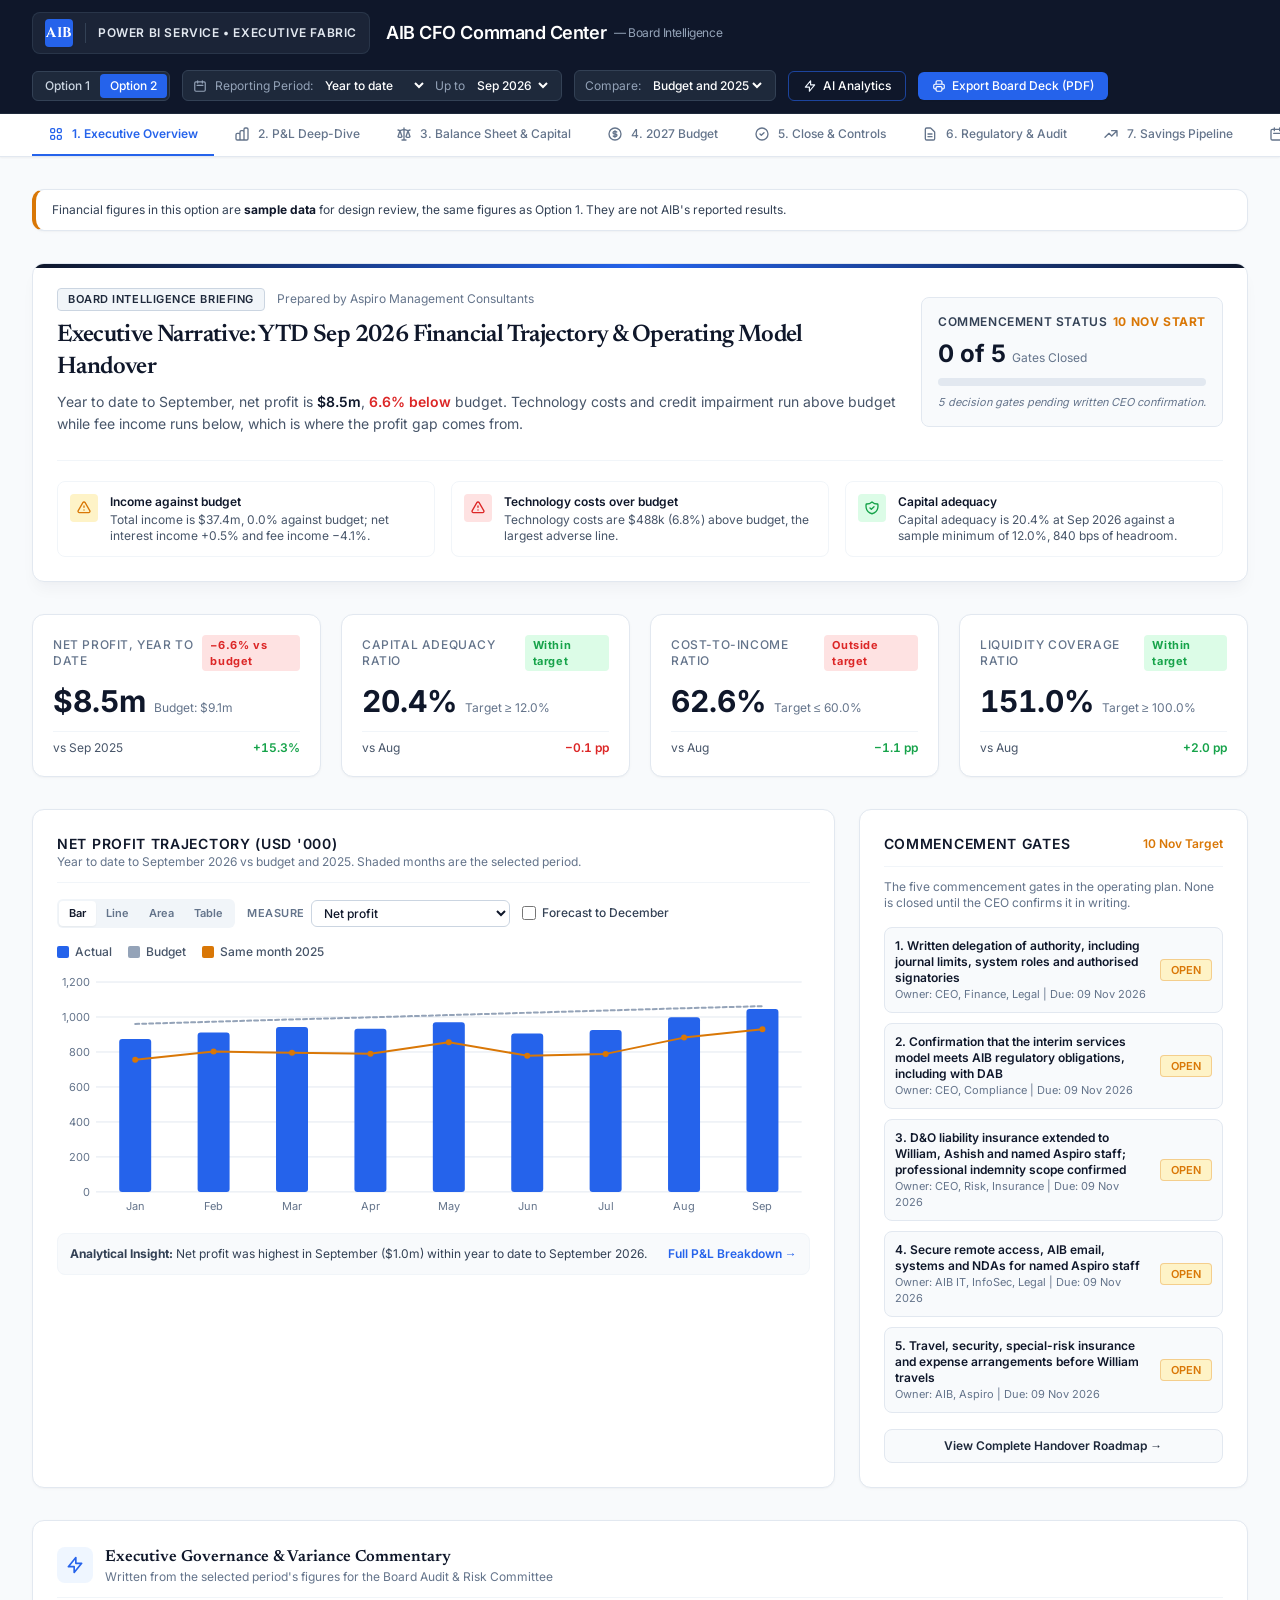
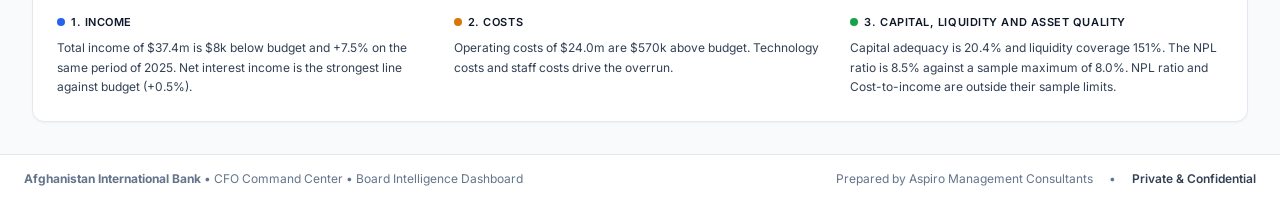
==== commit 14c88053: "Add period filters, forecasting and AI analytics preview to both designs Both designs now take every" ====
--- a/option-2.html
+++ b/option-2.html
@@ -58,16 +58,25 @@
           <a href="option-2.html" data-opt-link aria-current="page" class="px-2.5 py-1 rounded bg-brand-blue text-white">Option 2</a>
         </nav>
 
-        <!-- Period Selector -->
+        <!-- Period & Comparison -->
+        <div class="flex items-center flex-wrap gap-x-2 gap-y-1 bg-navy-800 rounded-md border border-navy-700 text-xs px-2.5 py-1.5">
+          <svg class="w-3.5 h-3.5 text-navy-400" fill="none" stroke="currentColor" viewBox="0 0 24 24"><path stroke-linecap="round" stroke-linejoin="round" stroke-width="2" d="M8 7V3m8 4V3m-9 8h10M5 21h14a2 2 0 002-2V7a2 2 0 00-2-2H5a2 2 0 00-2 2v12a2 2 0 002 2z"/></svg>
+          <label for="o2-period-mode" class="text-navy-400">Reporting Period:</label>
+          <select id="o2-period-mode" data-o2-set="p" class="bg-transparent text-white font-medium outline-none cursor-pointer"></select>
+          <span id="o2-period-from" class="hidden items-center gap-1"><label for="o2-period-start" class="text-navy-400">From</label><select id="o2-period-start" data-o2-set="s" class="bg-transparent text-white font-medium outline-none cursor-pointer"></select></span>
+          <label id="o2-period-end-label" for="o2-period-end" class="text-navy-400">Up to</label>
+          <select id="o2-period-end" data-o2-set="e" class="bg-transparent text-white font-medium outline-none cursor-pointer"></select>
+        </div>
         <div class="flex items-center bg-navy-800 rounded-md border border-navy-700 text-xs px-2.5 py-1.5">
-          <svg class="w-3.5 h-3.5 text-navy-400 mr-2" fill="none" stroke="currentColor" viewBox="0 0 24 24"><path stroke-linecap="round" stroke-linejoin="round" stroke-width="2" d="M8 7V3m8 4V3m-9 8h10M5 21h14a2 2 0 002-2V7a2 2 0 00-2-2H5a2 2 0 00-2 2v12a2 2 0 002 2z"/></svg>
-          <span class="text-navy-400 mr-2">Reporting Period:</span>
-          <select id="periodSelect" onchange="handlePeriodChange(this.value)" class="bg-transparent text-white font-medium outline-none cursor-pointer">
-            <option value="sep26" class="bg-navy-900 text-white" selected>YTD Sep 2026 (Close)</option>
-            <option value="q3_2026" class="bg-navy-900 text-white">Q3 2026 Board Deck</option>
-            <option value="aug26" class="bg-navy-900 text-white">YTD Aug 2026</option>
-          </select>
-        </div>
+          <label for="o2-compare" class="text-navy-400 mr-2">Compare:</label>
+          <select id="o2-compare" data-o2-set="c" class="bg-transparent text-white font-medium outline-none cursor-pointer"></select>
+        </div>
+
+        <!-- AI Analytics link -->
+        <a href="#tab-ai" data-o2-tab="ai" class="flex items-center space-x-1.5 border border-brand-blue/60 text-white hover:bg-navy-800 px-3.5 py-1.5 rounded-md text-xs font-medium transition-colors">
+          <svg class="w-3.5 h-3.5 text-brand-blueLight" fill="none" stroke="currentColor" viewBox="0 0 24 24"><path stroke-linecap="round" stroke-linejoin="round" stroke-width="2" d="M13 10V3L4 14h7v7l9-11h-7z"/></svg>
+          <span>AI Analytics</span>
+        </a>
 
         <!-- Export / Print Button -->
         <button onclick="window.print()" class="flex items-center space-x-1.5 bg-brand-blue hover:bg-brand-blueHover text-white px-3.5 py-1.5 rounded-md text-xs font-medium transition-colors shadow-sm">
@@ -116,6 +125,14 @@
         <svg class="w-4 h-4" fill="none" stroke="currentColor" viewBox="0 0 24 24"><path stroke-linecap="round" stroke-linejoin="round" stroke-width="2" d="M8 7V3m8 4V3m-9 8h10M5 21h14a2 2 0 002-2V7a2 2 0 00-2-2H5a2 2 0 00-2 2v12a2 2 0 002 2z"/></svg>
         <span>8. Programme Handover</span>
       </button>
+      <button onclick="switchTab('forecast')" id="tab-btn-forecast" class="tab-btn py-3 px-4 text-xs font-medium text-navy-500 hover:text-navy-900 border-b-2 border-transparent flex items-center space-x-2 whitespace-nowrap transition-colors">
+        <svg class="w-4 h-4" fill="none" stroke="currentColor" viewBox="0 0 24 24"><path stroke-linecap="round" stroke-linejoin="round" stroke-width="2" d="M7 12l3-3 3 3 4-4M8 21l4-4 4 4M3 4h18M4 4h16v12a1 1 0 01-1 1H5a1 1 0 01-1-1V4z"/></svg>
+        <span>9. Forecast &amp; What-If</span>
+      </button>
+      <button onclick="switchTab('ai')" id="tab-btn-ai" class="tab-btn py-3 px-4 text-xs font-medium text-navy-500 hover:text-navy-900 border-b-2 border-transparent flex items-center space-x-2 whitespace-nowrap transition-colors">
+        <svg class="w-4 h-4" fill="none" stroke="currentColor" viewBox="0 0 24 24"><path stroke-linecap="round" stroke-linejoin="round" stroke-width="2" d="M13 10V3L4 14h7v7l9-11h-7z"/></svg>
+        <span>10. AI Analytics</span>
+      </button>
     </div>
   </nav>
 
@@ -125,7 +142,7 @@
   <main class="flex-1 max-w-[1700px] w-full mx-auto p-4 lg:p-8 space-y-8">
 
     <div class="bg-white border border-navy-200 border-l-4 border-l-brand-amber rounded-xl px-4 py-3 text-xs text-navy-700 card-shadow">
-      Financial figures in this option are <strong class="text-navy-900">sample data</strong> for design review. They are not AIB's reported results.
+      Financial figures in this option are <strong class="text-navy-900">sample data</strong> for design review, the same figures as Option 1. They are not AIB's reported results.
     </div>
 
     <!-- PAGE 1: EXECUTIVE OVERVIEW -->
@@ -140,12 +157,8 @@
               <span class="bg-navy-100 text-navy-800 text-[11px] font-semibold px-2.5 py-0.5 rounded border border-navy-300 uppercase tracking-wider">Board Intelligence Briefing</span>
               <span class="text-xs text-navy-500">Prepared by Aspiro Management Consultants</span>
             </div>
-            <h2 class="text-xl lg:text-2xl font-serif font-bold text-navy-900 tracking-tight">
-              Executive Narrative: Q3 2026 Financial Trajectory & Operating Model Handover
-            </h2>
-            <p class="text-sm text-navy-600 leading-relaxed font-sans">
-              Afghanistan International Bank demonstrates strong capital resilience through September 2026, with YTD net profit of <strong class="text-navy-900 font-semibold">$14.21M</strong> outperforming budget by <strong class="text-brand-green font-semibold">+4.8%</strong>. Interest margin expansion offsets tech cost overruns (+10.0%), while regulatory ratios remain comfortably above DAB thresholds.
-            </p>
+            <h2 id="o2-narrative-title" class="text-xl lg:text-2xl font-serif font-bold text-navy-900 tracking-tight">Executive Narrative</h2>
+            <p id="o2-narrative" class="text-sm text-navy-600 leading-relaxed font-sans"></p>
           </div>
 
           <div class="bg-navy-50 border border-navy-200 rounded-lg p-4 shrink-0 min-w-[280px] space-y-2">
@@ -153,141 +166,36 @@
               <span>Commencement Status</span>
               <span class="text-brand-amber font-bold">10 NOV START</span>
             </div>
-            <div class="text-2xl font-bold text-navy-900 font-sans">2 of 5 <span class="text-xs font-normal text-navy-500">Gates Closed</span></div>
+            <div id="o2-gates-count" class="text-2xl font-bold text-navy-900 font-sans"></div>
             <div class="w-full bg-navy-200 h-2 rounded-full overflow-hidden">
-              <div class="bg-brand-blue h-full w-[40%]"></div>
+              <div id="o2-gates-bar" class="bg-brand-blue h-full" style="width:0%"></div>
             </div>
-            <p class="text-[11px] text-navy-500 italic">3 decision gates pending written CEO/Board confirmation.</p>
+            <p id="o2-gates-note" class="text-[11px] text-navy-500 italic"></p>
           </div>
         </div>
 
         <!-- Key Strategic Callouts -->
-        <div class="mt-6 pt-5 border-t border-navy-100 grid grid-cols-1 md:grid-cols-3 gap-4 text-xs font-sans">
-          <div class="flex items-start space-x-3 bg-white p-3 rounded-lg border border-navy-100">
-            <div class="p-1.5 bg-brand-greenLight text-brand-green rounded shrink-0">
-              <svg class="w-4 h-4" fill="none" stroke="currentColor" viewBox="0 0 24 24"><path stroke-linecap="round" stroke-linejoin="round" stroke-width="2" d="M13 7h8m0 0v8m0-8l-8 8-4-4-6 6"/></svg>
-            </div>
-            <div>
-              <strong class="text-navy-900 block font-semibold mb-0.5">Net Interest Margin Expansion</strong>
-              <span class="text-navy-600">NII reached $27.05M (+4.8% vs budget), driven by high central bank deposit yields.</span>
-            </div>
-          </div>
-
-          <div class="flex items-start space-x-3 bg-white p-3 rounded-lg border border-navy-100">
-            <div class="p-1.5 bg-brand-amberLight text-brand-amber rounded shrink-0">
-              <svg class="w-4 h-4" fill="none" stroke="currentColor" viewBox="0 0 24 24"><path stroke-linecap="round" stroke-linejoin="round" stroke-width="2" d="M12 9v2m0 4h.01m-6.938 4h13.856c1.54 0 2.502-1.667 1.732-3L13.732 4c-.77-1.333-2.694-1.333-3.464 0L3.34 16c-.77 1.333.192 3 1.732 3z"/></svg>
-            </div>
-            <div>
-              <strong class="text-navy-900 block font-semibold mb-0.5">IT Cost & Impairment Variance</strong>
-              <span class="text-navy-600">Technology operating expenses run -$540K over budget due to core banking license renewals.</span>
-            </div>
-          </div>
-
-          <div class="flex items-start space-x-3 bg-white p-3 rounded-lg border border-navy-100">
-            <div class="p-1.5 bg-brand-blueLight text-brand-blue rounded shrink-0">
-              <svg class="w-4 h-4" fill="none" stroke="currentColor" viewBox="0 0 24 24"><path stroke-linecap="round" stroke-linejoin="round" stroke-width="2" d="M9 12l2 2 4-4m5.618-4.016A11.955 11.955 0 0112 2.944a11.955 11.955 0 01-8.618 3.04A12.02 12.02 0 003 9c0 5.591 3.824 10.29 9 11.622 5.176-1.332 9-6.03 9-11.622 0-1.042-.133-2.052-.382-3.016z"/></svg>
-            </div>
-            <div>
-              <strong class="text-navy-900 block font-semibold mb-0.5">Pristine Capital Adequacy</strong>
-              <span class="text-navy-600">CAR stands at 18.4% against DAB regulatory minimum of 12.0%, providing $50M+ headroom.</span>
-            </div>
-          </div>
-        </div>
+        <div id="o2-callouts" class="mt-6 pt-5 border-t border-navy-100 grid grid-cols-1 md:grid-cols-3 gap-4 text-xs font-sans"></div>
       </div>
 
       <!-- KPI Executive Grid Row -->
-      <div class="grid grid-cols-1 sm:grid-cols-2 lg:grid-cols-4 gap-5">
-
-        <!-- KPI 1: YTD Net Profit -->
-        <div class="bg-white border border-navy-200 rounded-xl p-5 card-shadow space-y-3">
-          <div class="flex items-center justify-between text-xs font-medium text-navy-500 uppercase tracking-wider">
-            <span>YTD Net Profit</span>
-            <span class="bg-brand-greenLight text-brand-green font-bold px-2 py-0.5 rounded text-[11px]">+4.8% vs BGT</span>
-          </div>
-          <div class="flex items-baseline space-x-2">
-            <span class="text-3xl font-sans font-bold text-navy-900 tabular-nums">$14,210K</span>
-            <span class="text-xs text-navy-500">Budget: $13,560K</span>
-          </div>
-          <div class="pt-2 border-t border-navy-100 flex items-center justify-between text-xs text-navy-600">
-            <span>vs Prior Year (2025)</span>
-            <strong class="text-brand-green font-semibold tabular-nums">+$1,010K (+7.7%)</strong>
-          </div>
-        </div>
-
-        <!-- KPI 2: Capital Adequacy Ratio -->
-        <div class="bg-white border border-navy-200 rounded-xl p-5 card-shadow space-y-3">
-          <div class="flex items-center justify-between text-xs font-medium text-navy-500 uppercase tracking-wider">
-            <span>Capital Adequacy (CAR)</span>
-            <span class="bg-brand-blueLight text-brand-blue font-bold px-2 py-0.5 rounded text-[11px]">DAB Req: 12.0%</span>
-          </div>
-          <div class="flex items-baseline space-x-2">
-            <span class="text-3xl font-sans font-bold text-navy-900 tabular-nums">18.4%</span>
-            <span class="text-xs text-brand-green font-semibold">+640 bps Headroom</span>
-          </div>
-          <div class="pt-2 border-t border-navy-100 flex items-center justify-between text-xs text-navy-600">
-            <span>Total Regulatory Capital</span>
-            <strong class="text-navy-900 font-semibold tabular-nums">$114.8M</strong>
-          </div>
-        </div>
-
-        <!-- KPI 3: Cost-to-Income Ratio -->
-        <div class="bg-white border border-navy-200 rounded-xl p-5 card-shadow space-y-3">
-          <div class="flex items-center justify-between text-xs font-medium text-navy-500 uppercase tracking-wider">
-            <span>Cost-to-Income Ratio</span>
-            <span class="bg-brand-greenLight text-brand-green font-bold px-2 py-0.5 rounded text-[11px]">On Target</span>
-          </div>
-          <div class="flex items-baseline space-x-2">
-            <span class="text-3xl font-sans font-bold text-navy-900 tabular-nums">58.4%</span>
-            <span class="text-xs text-navy-500">Target: &lt;60.0%</span>
-          </div>
-          <div class="pt-2 border-t border-navy-100 flex items-center justify-between text-xs text-navy-600">
-            <span>Total Opex (YTD)</span>
-            <strong class="text-navy-900 font-semibold tabular-nums">$28.22M</strong>
-          </div>
-        </div>
-
-        <!-- KPI 4: Liquidity Coverage (LCR) -->
-        <div class="bg-white border border-navy-200 rounded-xl p-5 card-shadow space-y-3">
-          <div class="flex items-center justify-between text-xs font-medium text-navy-500 uppercase tracking-wider">
-            <span>Liquidity Coverage (LCR)</span>
-            <span class="bg-brand-greenLight text-brand-green font-bold px-2 py-0.5 rounded text-[11px]">Compliant</span>
-          </div>
-          <div class="flex items-baseline space-x-2">
-            <span class="text-3xl font-sans font-bold text-navy-900 tabular-nums">142.1%</span>
-            <span class="text-xs text-navy-500">Limit: 100.0%</span>
-          </div>
-          <div class="pt-2 border-t border-navy-100 flex items-center justify-between text-xs text-navy-600">
-            <span>Liquid Asset Buffer</span>
-            <strong class="text-navy-900 font-semibold tabular-nums">$184.2M</strong>
-          </div>
-        </div>
-
-      </div>
+      <div id="o2-kpis" class="grid grid-cols-1 sm:grid-cols-2 lg:grid-cols-4 gap-5"></div>
 
       <!-- Performance Charts Row -->
       <div class="grid grid-cols-1 lg:grid-cols-12 gap-6">
 
-        <!-- Chart 1: Monthly Net Profit Trend -->
-        <div class="lg:col-span-8 bg-white border border-navy-200 rounded-xl p-6 card-shadow space-y-4">
-          <div class="flex items-center justify-between border-b border-navy-100 pb-3">
+        <div class="lg:col-span-8 bg-white border border-navy-200 rounded-xl p-6 card-shadow space-y-4 min-w-0">
+          <div class="flex flex-wrap items-start justify-between gap-3 border-b border-navy-100 pb-3">
             <div>
-              <h3 class="text-sm font-semibold text-navy-900 uppercase tracking-wider">Net Profit Trajectory (Actual vs Budget - USD '000)</h3>
-              <p class="text-xs text-navy-500">Nine-month comparative performance through September 2026</p>
+              <h3 id="o2-profit-title" class="text-sm font-semibold text-navy-900 uppercase tracking-wider"></h3>
+              <p id="o2-profit-sub" class="text-xs text-navy-500"></p>
             </div>
-            <div class="flex items-center space-x-4 text-xs font-medium">
-              <span class="flex items-center"><span class="w-3 h-3 bg-brand-blue rounded-sm mr-1.5"></span> 2026 Actual</span>
-              <span class="flex items-center"><span class="w-3 h-3 bg-navy-300 rounded-sm mr-1.5"></span> 2026 Budget</span>
-            </div>
-          </div>
-
-          <!-- Canvas Performance Chart -->
-          <div class="h-64 relative w-full pt-2">
-            <canvas id="profitChartCanvasExecutive" class="w-full h-full"></canvas>
-          </div>
-
-          <div class="bg-navy-50 p-3 rounded-lg border border-navy-100 text-xs text-navy-700 flex items-center justify-between font-sans">
-            <span><strong>Analytical Insight:</strong> Profit peaked in September ($1.88M) due to quarterly interest adjustments on foreign reserve placements.</span>
-            <button onclick="switchTab('pnl')" class="text-brand-blue font-semibold hover:underline shrink-0 ml-2">Full P&L Breakdown &rarr;</button>
+          </div>
+          <div id="o2-tools-profit" class="flex flex-wrap items-center gap-3 no-print"></div>
+          <div id="o2-chart-profit" class="relative w-full min-h-[16rem]"></div>
+          <div class="bg-navy-50 p-3 rounded-lg border border-navy-100 text-xs text-navy-700 flex flex-wrap items-center justify-between gap-2 font-sans">
+            <span id="o2-insight"></span>
+            <button onclick="switchTab('pnl')" class="text-brand-blue font-semibold hover:underline shrink-0">Full P&L Breakdown &rarr;</button>
           </div>
         </div>
 
@@ -298,51 +206,9 @@
               <h3 class="text-sm font-semibold text-navy-900 uppercase tracking-wider">Commencement Gates</h3>
               <span class="text-xs text-brand-amber font-semibold">10 Nov Target</span>
             </div>
-            <p class="text-xs text-navy-500 mb-4">Five decision dependencies in the operating plan. Written CEO/Board confirmation required.</p>
-
-            <div class="space-y-2.5 text-xs font-sans">
-              <div class="p-2.5 bg-navy-50 rounded-lg border border-navy-200 flex items-center justify-between">
-                <div>
-                  <div class="font-semibold text-navy-900">1. Interim CFO Written Delegation</div>
-                  <div class="text-navy-500 text-[11px]">Owner: CEO | Due: 01 Nov</div>
-                </div>
-                <span class="bg-brand-greenLight text-brand-green border border-brand-green/30 px-2 py-0.5 rounded font-bold text-[10px]">CLOSED</span>
-              </div>
-
-              <div class="p-2.5 bg-navy-50 rounded-lg border border-navy-200 flex items-center justify-between">
-                <div>
-                  <div class="font-semibold text-navy-900">2. Finance Structure & Operating Model</div>
-                  <div class="text-navy-500 text-[11px]">Owner: William B. | Due: 03 Nov</div>
-                </div>
-                <span class="bg-brand-greenLight text-brand-green border border-brand-green/30 px-2 py-0.5 rounded font-bold text-[10px]">CLOSED</span>
-              </div>
-
-              <div class="p-2.5 bg-navy-50 rounded-lg border border-navy-200 flex items-center justify-between">
-                <div>
-                  <div class="font-semibold text-navy-900">3. System Maker-Checker Rights</div>
-                  <div class="text-navy-500 text-[11px]">Owner: AIB IT / Ashish | Due: 05 Nov</div>
-                </div>
-                <span class="bg-brand-amberLight text-brand-amber border border-brand-amber/30 px-2 py-0.5 rounded font-bold text-[10px]">PENDING</span>
-              </div>
-
-              <div class="p-2.5 bg-navy-50 rounded-lg border border-navy-200 flex items-center justify-between">
-                <div>
-                  <div class="font-semibold text-navy-900">4. DAB Regulatory Notification</div>
-                  <div class="text-navy-500 text-[11px]">Owner: Legal | Due: 07 Nov</div>
-                </div>
-                <span class="bg-brand-amberLight text-brand-amber border border-brand-amber/30 px-2 py-0.5 rounded font-bold text-[10px]">PENDING</span>
-              </div>
-
-              <div class="p-2.5 bg-navy-50 rounded-lg border border-navy-200 flex items-center justify-between">
-                <div>
-                  <div class="font-semibold text-navy-900">5. 2027 Budget Guidelines Approval</div>
-                  <div class="text-navy-500 text-[11px]">Owner: Board | Due: 09 Nov</div>
-                </div>
-                <span class="bg-brand-roseLight text-brand-rose border border-brand-rose/30 px-2 py-0.5 rounded font-bold text-[10px]">OPEN</span>
-              </div>
-            </div>
-          </div>
-
+            <p class="text-xs text-navy-500 mb-4">The five commencement gates in the operating plan. None is closed until the CEO confirms it in writing.</p>
+            <div id="o2-gate-list" class="space-y-2.5 text-xs font-sans"></div>
+          </div>
           <button onclick="switchTab('programme')" class="w-full text-center py-2 bg-navy-50 hover:bg-navy-100 border border-navy-200 rounded-lg text-xs font-semibold text-navy-800 transition-colors mt-4">
             View Complete Handover Roadmap &rarr;
           </button>
@@ -358,41 +224,10 @@
           </div>
           <div>
             <h3 class="text-base font-serif font-bold text-navy-900">Executive Governance & Variance Commentary</h3>
-            <p class="text-xs text-navy-500">Board-level analysis generated for the Board Audit & Risk Committee</p>
-          </div>
-        </div>
-
-        <div class="grid grid-cols-1 md:grid-cols-3 gap-6 font-sans text-xs text-navy-700">
-          <div class="space-y-2">
-            <h4 class="font-semibold text-navy-900 uppercase tracking-wider text-[11px] flex items-center space-x-1.5">
-              <span class="w-2 h-2 rounded-full bg-brand-blue"></span>
-              <span>1. Revenue & Yield Dynamics</span>
-            </h4>
-            <p class="leading-relaxed">
-              Net interest income remains the principal growth engine ($27.05M YTD), expanding +4.8% over budget. Higher placement rates on central bank deposits compensated for a minor softening in fee income (-6.0%), which stemmed from trade finance delays in foreign currency transactions.
-            </p>
-          </div>
-
-          <div class="space-y-2">
-            <h4 class="font-semibold text-navy-900 uppercase tracking-wider text-[11px] flex items-center space-x-1.5">
-              <span class="w-2 h-2 rounded-full bg-brand-amber"></span>
-              <span>2. Cost Control & Technology Overruns</span>
-            </h4>
-            <p class="leading-relaxed">
-              Total operating expenses reached $28.22M, staying within aggregate budget limits due to personnel savings (+$390K). However, IT expenses ran -$540K over budget due to unplanned core banking maintenance and SWIFT gateway security upgrades required for DAB compliance.
-            </p>
-          </div>
-
-          <div class="space-y-2">
-            <h4 class="font-semibold text-navy-900 uppercase tracking-wider text-[11px] flex items-center space-x-1.5">
-              <span class="w-2 h-2 rounded-full bg-brand-green"></span>
-              <span>3. Balance Sheet & Asset Quality</span>
-            </h4>
-            <p class="leading-relaxed">
-              Total assets expanded +5.4% YTD to $782.4M. Customer deposits grew +5.5% to $612.1M, maintaining a strong 78.2% deposit-to-asset ratio. Non-performing loan (NPL) coverage ratio stands at 148%, well above the regulatory requirement of 100%.
-            </p>
-          </div>
-        </div>
+            <p class="text-xs text-navy-500">Written from the selected period's figures for the Board Audit & Risk Committee</p>
+          </div>
+        </div>
+        <div id="o2-commentary" class="grid grid-cols-1 md:grid-cols-3 gap-6 font-sans text-xs text-navy-700"></div>
       </div>
 
     </section>
@@ -402,245 +237,66 @@
       <div class="flex flex-col sm:flex-row sm:items-center justify-between border-b border-navy-200 pb-3 gap-4">
         <div>
           <h2 class="text-xl font-serif font-bold text-navy-900">Statement of Profit or Loss</h2>
-          <p class="text-xs text-navy-500">January to September 2026 performance breakdown (USD Thousands). Favourable variances indicated in green.</p>
+          <p id="o2-pnl-sub" class="text-xs text-navy-500"></p>
         </div>
         <div class="flex items-center space-x-3">
-          <input type="text" onkeyup="filterTable('pnlExecutiveTable', this.value)" placeholder="Search P&L lines..." class="bg-white border border-navy-300 text-xs text-navy-900 px-3 py-1.5 rounded-lg font-sans outline-none focus:border-brand-blue w-64 shadow-sm">
-        </div>
-      </div>
-
-      <div class="bg-white border border-navy-200 rounded-xl overflow-hidden card-shadow">
-        <div class="overflow-x-auto">
-          <table id="pnlExecutiveTable" class="w-full text-left font-sans text-xs">
-            <thead>
-              <tr class="bg-navy-900 text-white uppercase text-[11px] font-semibold tracking-wider">
-                <th class="p-3.5">FINANCIAL LINE ITEM</th>
-                <th class="p-3.5 text-right">SEP 2026 ACTUAL</th>
-                <th class="p-3.5 text-right">YTD ACTUAL</th>
-                <th class="p-3.5 text-right">YTD BUDGET</th>
-                <th class="p-3.5 text-right">VARIANCE ($)</th>
-                <th class="p-3.5 text-right">VAR %</th>
-                <th class="p-3.5 text-right">YTD 2025 (PRIOR)</th>
-              </tr>
-            </thead>
-            <tbody class="divide-y divide-navy-100 tabular-nums text-[13px]">
-              <tr class="hover:bg-navy-50">
-                <td class="p-3.5 font-semibold text-navy-900">Interest Income</td>
-                <td class="p-3.5 text-right">4,210</td>
-                <td class="p-3.5 text-right font-bold text-navy-900">36,890</td>
-                <td class="p-3.5 text-right text-navy-600">35,400</td>
-                <td class="p-3.5 text-right text-brand-green font-semibold">+1,490</td>
-                <td class="p-3.5 text-right text-brand-green font-semibold">+4.2%</td>
-                <td class="p-3.5 text-right text-navy-500">34,100</td>
-              </tr>
-              <tr class="hover:bg-navy-50">
-                <td class="p-3.5 font-semibold text-navy-900">Interest Expense</td>
-                <td class="p-3.5 text-right">(1,120)</td>
-                <td class="p-3.5 text-right text-navy-900">(9,840)</td>
-                <td class="p-3.5 text-right text-navy-600">(9,600)</td>
-                <td class="p-3.5 text-right text-brand-rose font-semibold">-240</td>
-                <td class="p-3.5 text-right text-brand-rose font-semibold">-2.5%</td>
-                <td class="p-3.5 text-right text-navy-500">(9,200)</td>
-              </tr>
-              <tr class="bg-navy-50/80 font-bold text-navy-900">
-                <td class="p-3.5">NET INTEREST INCOME</td>
-                <td class="p-3.5 text-right">3,090</td>
-                <td class="p-3.5 text-right text-brand-blue">27,050</td>
-                <td class="p-3.5 text-right">25,800</td>
-                <td class="p-3.5 text-right text-brand-green">+1,250</td>
-                <td class="p-3.5 text-right text-brand-green">+4.8%</td>
-                <td class="p-3.5 text-right text-navy-700">24,900</td>
-              </tr>
-              <tr class="hover:bg-navy-50">
-                <td class="p-3.5 text-navy-800">Fees & Commission Income</td>
-                <td class="p-3.5 text-right">1,450</td>
-                <td class="p-3.5 text-right">12,410</td>
-                <td class="p-3.5 text-right text-navy-600">13,200</td>
-                <td class="p-3.5 text-right text-brand-rose font-semibold">-790</td>
-                <td class="p-3.5 text-right text-brand-rose font-semibold">-6.0%</td>
-                <td class="p-3.5 text-right text-navy-500">12,100</td>
-              </tr>
-              <tr class="hover:bg-navy-50">
-                <td class="p-3.5 text-navy-800">Other Operating Income</td>
-                <td class="p-3.5 text-right">980</td>
-                <td class="p-3.5 text-right">8,860</td>
-                <td class="p-3.5 text-right text-navy-600">8,500</td>
-                <td class="p-3.5 text-right text-brand-green font-semibold">+360</td>
-                <td class="p-3.5 text-right text-brand-green font-semibold">+4.2%</td>
-                <td class="p-3.5 text-right text-navy-500">8,200</td>
-              </tr>
-              <tr class="bg-navy-100/60 font-bold text-navy-900">
-                <td class="p-3.5">TOTAL OPERATING INCOME</td>
-                <td class="p-3.5 text-right">5,520</td>
-                <td class="p-3.5 text-right text-brand-blue">48,320</td>
-                <td class="p-3.5 text-right">47,500</td>
-                <td class="p-3.5 text-right text-brand-green">+820</td>
-                <td class="p-3.5 text-right text-brand-green">+1.7%</td>
-                <td class="p-3.5 text-right text-navy-700">45,200</td>
-              </tr>
-              <tr class="hover:bg-navy-50">
-                <td class="p-3.5 text-navy-800">Personnel Expenses</td>
-                <td class="p-3.5 text-right">(1,820)</td>
-                <td class="p-3.5 text-right">(16,110)</td>
-                <td class="p-3.5 text-right text-navy-600">(16,500)</td>
-                <td class="p-3.5 text-right text-brand-green font-semibold">+390</td>
-                <td class="p-3.5 text-right text-brand-green font-semibold">+2.4%</td>
-                <td class="p-3.5 text-right text-navy-500">(15,800)</td>
-              </tr>
-              <tr class="hover:bg-navy-50">
-                <td class="p-3.5 text-navy-800">IT & Technology Operating Costs</td>
-                <td class="p-3.5 text-right">(680)</td>
-                <td class="p-3.5 text-right text-brand-rose font-bold">(5,940)</td>
-                <td class="p-3.5 text-right text-navy-600">(5,400)</td>
-                <td class="p-3.5 text-right text-brand-rose font-semibold">-540</td>
-                <td class="p-3.5 text-right text-brand-rose font-semibold">-10.0%</td>
-                <td class="p-3.5 text-right text-navy-500">(5,100)</td>
-              </tr>
-              <tr class="hover:bg-navy-50">
-                <td class="p-3.5 text-navy-800">General Administrative Expenses</td>
-                <td class="p-3.5 text-right">(710)</td>
-                <td class="p-3.5 text-right">(6,170)</td>
-                <td class="p-3.5 text-right text-navy-600">(6,300)</td>
-                <td class="p-3.5 text-right text-brand-green font-semibold">+130</td>
-                <td class="p-3.5 text-right text-brand-green font-semibold">+2.1%</td>
-                <td class="p-3.5 text-right text-navy-500">(6,000)</td>
-              </tr>
-              <tr class="bg-brand-blueLight/50 font-bold text-navy-900 border-t-2 border-brand-blue">
-                <td class="p-3.5">NET PROFIT BEFORE TAX</td>
-                <td class="p-3.5 text-right">1,620</td>
-                <td class="p-3.5 text-right text-brand-blue text-base">14,210</td>
-                <td class="p-3.5 text-right">13,560</td>
-                <td class="p-3.5 text-right text-brand-green">+650</td>
-                <td class="p-3.5 text-right text-brand-green">+4.8%</td>
-                <td class="p-3.5 text-right text-navy-700">13,200</td>
-              </tr>
-            </tbody>
-          </table>
+          <input id="o2-pnl-search" type="text" onkeyup="filterTable('pnlExecutiveTable', this.value)" placeholder="Search P&L lines..." class="bg-white border border-navy-300 text-xs text-navy-900 px-3 py-1.5 rounded-lg font-sans outline-none focus:border-brand-blue w-64 shadow-sm">
+        </div>
+      </div>
+
+      <div class="bg-white border border-navy-200 rounded-xl overflow-hidden card-shadow">
+        <div id="o2-pnl-table" class="overflow-x-auto"></div>
+      </div>
+
+      <div class="grid grid-cols-1 xl:grid-cols-2 gap-6">
+        <div class="bg-white border border-navy-200 rounded-xl p-6 card-shadow space-y-4 min-w-0">
+          <h3 id="o2-pnl-profit-title" class="text-sm font-semibold text-navy-900 uppercase tracking-wider border-b border-navy-100 pb-3"></h3>
+          <div id="o2-tools-profit-pnl" class="flex flex-wrap items-center gap-3 no-print"></div>
+          <div id="o2-chart-profit-pnl" class="relative w-full min-h-[16rem]"></div>
+        </div>
+        <div class="bg-white border border-navy-200 rounded-xl p-6 card-shadow space-y-4 min-w-0">
+          <h3 class="text-sm font-semibold text-navy-900 uppercase tracking-wider border-b border-navy-100 pb-3">Income &amp; Operating Costs</h3>
+          <div id="o2-tools-incexp" class="flex flex-wrap items-center gap-3 no-print"></div>
+          <div id="o2-chart-incexp" class="relative w-full min-h-[16rem]"></div>
+          <p class="text-[11px] text-navy-500">Costs exclude credit impairment and tax. Dashed lines are the comparison.</p>
         </div>
       </div>
     </section>
 
     <!-- PAGE 3: BALANCE SHEET -->
     <section id="page-balance" class="page-content space-y-6 hidden">
-      <div class="flex items-center justify-between border-b border-navy-200 pb-3">
+      <div class="flex flex-wrap items-center justify-between gap-3 border-b border-navy-200 pb-3">
         <div>
           <h2 class="text-xl font-serif font-bold text-navy-900">Statement of Financial Position & Capital Structure</h2>
-          <p class="text-xs text-navy-500">Balance sheet view as of 30 September 2026 (USD Thousands)</p>
-        </div>
-        <span class="bg-brand-greenLight text-brand-green border border-brand-green/30 text-xs font-semibold px-3 py-1 rounded-full">
-          DAB Capital Adequacy: Compliant (18.4%)
-        </span>
-      </div>
-
-      <div class="bg-white border border-navy-200 rounded-xl overflow-hidden card-shadow">
-        <table class="w-full text-left font-sans text-xs">
-          <thead>
-            <tr class="bg-navy-900 text-white uppercase text-[11px] font-semibold tracking-wider">
-              <th class="p-3.5">BALANCE SHEET LINE ITEM</th>
-              <th class="p-3.5 text-right">30 SEP 2026</th>
-              <th class="p-3.5 text-right">31 AUG 2026</th>
-              <th class="p-3.5 text-right">31 DEC 2025</th>
-              <th class="p-3.5 text-right">MoM CHANGE</th>
-              <th class="p-3.5 text-right">YTD CHANGE</th>
-            </tr>
-          </thead>
-          <tbody class="divide-y divide-navy-100 tabular-nums text-[13px]">
-            <tr class="hover:bg-navy-50">
-              <td class="p-3.5 text-navy-800">Cash & Central Bank Reserves</td>
-              <td class="p-3.5 text-right font-bold text-navy-900">184,200</td>
-              <td class="p-3.5 text-right text-navy-600">179,100</td>
-              <td class="p-3.5 text-right text-navy-600">165,000</td>
-              <td class="p-3.5 text-right text-brand-green font-semibold">+2.8%</td>
-              <td class="p-3.5 text-right text-brand-green font-semibold">+11.6%</td>
-            </tr>
-            <tr class="hover:bg-navy-50">
-              <td class="p-3.5 text-navy-800">Loans & Advances to Customers (Net)</td>
-              <td class="p-3.5 text-right font-bold text-navy-900">412,500</td>
-              <td class="p-3.5 text-right text-navy-600">410,200</td>
-              <td class="p-3.5 text-right text-navy-600">398,000</td>
-              <td class="p-3.5 text-right text-brand-green font-semibold">+0.6%</td>
-              <td class="p-3.5 text-right text-brand-green font-semibold">+3.6%</td>
-            </tr>
-            <tr class="bg-navy-50 font-bold text-navy-900">
-              <td class="p-3.5">TOTAL ASSETS</td>
-              <td class="p-3.5 text-right text-brand-blue text-sm">782,400</td>
-              <td class="p-3.5 text-right">774,100</td>
-              <td class="p-3.5 text-right">742,000</td>
-              <td class="p-3.5 text-right text-brand-green">+1.1%</td>
-              <td class="p-3.5 text-right text-brand-green">+5.4%</td>
-            </tr>
-            <tr class="hover:bg-navy-50">
-              <td class="p-3.5 text-navy-800">Customer Deposits</td>
-              <td class="p-3.5 text-right font-bold text-navy-900">612,100</td>
-              <td class="p-3.5 text-right text-navy-600">605,800</td>
-              <td class="p-3.5 text-right text-navy-600">580,000</td>
-              <td class="p-3.5 text-right text-brand-green font-semibold">+1.0%</td>
-              <td class="p-3.5 text-right text-brand-green font-semibold">+5.5%</td>
-            </tr>
-            <tr class="bg-navy-50 font-bold text-navy-900">
-              <td class="p-3.5">TOTAL EQUITY</td>
-              <td class="p-3.5 text-right text-brand-blue text-sm">114,800</td>
-              <td class="p-3.5 text-right">113,180</td>
-              <td class="p-3.5 text-right">100,590</td>
-              <td class="p-3.5 text-right text-brand-green">+1.4%</td>
-              <td class="p-3.5 text-right text-brand-green">+14.1%</td>
-            </tr>
-          </tbody>
-        </table>
+          <p class="text-xs text-navy-500">Ratios at the selected month; balance sheet as of 30 September 2026 (USD Thousands)</p>
+        </div>
+        <span id="o2-car-badge"></span>
+      </div>
+
+      <div id="o2-bs-kpis" class="grid grid-cols-1 sm:grid-cols-2 lg:grid-cols-4 gap-5"></div>
+
+      <div class="bg-white border border-navy-200 rounded-xl p-6 card-shadow space-y-4">
+        <h3 class="text-sm font-semibold text-navy-900 uppercase tracking-wider border-b border-navy-100 pb-2">Regulatory Ratios Against Sample Limits</h3>
+        <div id="o2-ratios" class="grid grid-cols-1 sm:grid-cols-2 lg:grid-cols-3 gap-4"></div>
+      </div>
+
+      <div class="bg-white border border-navy-200 rounded-xl overflow-hidden card-shadow">
+        <div id="o2-bs-table" class="overflow-x-auto"></div>
       </div>
     </section>
 
     <!-- PAGE 4: 2027 BUDGET -->
     <section id="page-budget" class="page-content space-y-6 hidden">
-      <div class="flex items-center justify-between border-b border-navy-200 pb-3">
+      <div class="flex flex-wrap items-center justify-between gap-3 border-b border-navy-200 pb-3">
         <div>
           <h2 class="text-xl font-serif font-bold text-navy-900">2027 Operating Budget Draft</h2>
-          <p class="text-xs text-navy-500">Functional allocations & cost reduction targets (USD Thousands)</p>
-        </div>
-        <span class="bg-brand-amberLight text-brand-amber border border-brand-amber/30 text-xs font-semibold px-3 py-1 rounded-full">
-          Draft v1.2 Board Review
-        </span>
-      </div>
-
-      <div class="bg-white border border-navy-200 rounded-xl overflow-hidden card-shadow">
-        <table class="w-full text-left font-sans text-xs">
-          <thead>
-            <tr class="bg-navy-900 text-white uppercase text-[11px] font-semibold tracking-wider">
-              <th class="p-3.5">FUNCTION / DEPARTMENT</th>
-              <th class="p-3.5">BUDGET OWNER</th>
-              <th class="p-3.5 text-right">2026 FORECAST</th>
-              <th class="p-3.5 text-right">2027 DRAFT</th>
-              <th class="p-3.5 text-right">CHANGE (%)</th>
-              <th class="p-3.5 text-center">APPROVAL STATUS</th>
-            </tr>
-          </thead>
-          <tbody class="divide-y divide-navy-100 tabular-nums text-[13px]">
-            <tr class="hover:bg-navy-50">
-              <td class="p-3.5 font-semibold text-navy-900">Retail Banking Operations</td>
-              <td class="p-3.5 text-navy-600">H. Rahimi</td>
-              <td class="p-3.5 text-right">12,400</td>
-              <td class="p-3.5 text-right font-bold text-navy-900">11,900</td>
-              <td class="p-3.5 text-right text-brand-green font-semibold">-4.0%</td>
-              <td class="p-3.5 text-center"><span class="bg-brand-greenLight text-brand-green border border-brand-green/30 px-2.5 py-0.5 rounded text-[11px] font-semibold">APPROVED</span></td>
-            </tr>
-            <tr class="hover:bg-navy-50">
-              <td class="p-3.5 font-semibold text-navy-900">IT & Infrastructure</td>
-              <td class="p-3.5 text-navy-600">K. Jaising</td>
-              <td class="p-3.5 text-right">7,900</td>
-              <td class="p-3.5 text-right font-bold text-navy-900">8,600</td>
-              <td class="p-3.5 text-right text-brand-rose font-semibold">+8.8%</td>
-              <td class="p-3.5 text-center"><span class="bg-brand-amberLight text-brand-amber border border-brand-amber/30 px-2.5 py-0.5 rounded text-[11px] font-semibold">IN REVIEW</span></td>
-            </tr>
-            <tr class="hover:bg-navy-50">
-              <td class="p-3.5 font-semibold text-navy-900">Risk & Compliance</td>
-              <td class="p-3.5 text-navy-600">M. Amin</td>
-              <td class="p-3.5 text-right">3,200</td>
-              <td class="p-3.5 text-right font-bold text-navy-900">3,400</td>
-              <td class="p-3.5 text-right text-brand-rose font-semibold">+6.2%</td>
-              <td class="p-3.5 text-center"><span class="bg-brand-greenLight text-brand-green border border-brand-green/30 px-2.5 py-0.5 rounded text-[11px] font-semibold">APPROVED</span></td>
-            </tr>
-          </tbody>
-        </table>
+          <p class="text-xs text-navy-500">Operating costs by function against the 2026 forecast (USD Thousands). Board approval date to be confirmed by AIB.</p>
+        </div>
+        <span class="bg-brand-amberLight text-brand-amber border border-brand-amber/30 text-xs font-semibold px-3 py-1 rounded-full">Draft for Board Review</span>
+      </div>
+
+      <div class="bg-white border border-navy-200 rounded-xl overflow-hidden card-shadow">
+        <div id="o2-budget-table" class="overflow-x-auto"></div>
       </div>
     </section>
 
@@ -649,61 +305,19 @@
       <div class="flex items-center justify-between border-b border-navy-200 pb-3">
         <div>
           <h2 class="text-xl font-serif font-bold text-navy-900">Month-End Close & Reconciliation Controls</h2>
-          <p class="text-xs text-navy-500">Balance sheet integrity & aged reconciling items monitoring</p>
-        </div>
-      </div>
-
-      <div class="grid grid-cols-1 lg:grid-cols-2 gap-6">
-        <div class="bg-white border border-navy-200 rounded-xl p-5 card-shadow space-y-4">
+          <p class="text-xs text-navy-500">Balance sheet integrity & aged reconciling items monitoring (values in USD Thousands)</p>
+        </div>
+      </div>
+
+      <div class="grid grid-cols-1 xl:grid-cols-2 gap-6">
+        <div class="bg-white border border-navy-200 rounded-xl p-5 card-shadow space-y-4 min-w-0">
           <h3 class="text-sm font-semibold text-navy-900 uppercase tracking-wider border-b border-navy-100 pb-2">Aged Reconciling Items Summary</h3>
-          <table class="w-full text-left font-sans text-xs">
-            <thead>
-              <tr class="text-navy-500 border-b border-navy-100 text-[11px] font-semibold uppercase">
-                <th class="pb-2">ACCOUNT CLASS</th>
-                <th class="pb-2 text-right">TOTAL ITEMS</th>
-                <th class="pb-2 text-right">&gt;30 DAYS</th>
-                <th class="pb-2 text-right">&gt;180 DAYS</th>
-              </tr>
-            </thead>
-            <tbody class="divide-y divide-navy-100 tabular-nums text-[12px]">
-              <tr>
-                <td class="py-2.5 text-navy-900 font-medium">Nostro Bank Accounts</td>
-                <td class="text-right text-navy-900 font-bold">142</td>
-                <td class="text-right text-brand-amber font-bold">12</td>
-                <td class="text-right text-brand-rose font-bold">2</td>
-              </tr>
-              <tr>
-                <td class="py-2.5 text-navy-900 font-medium">Intercompany Clearing</td>
-                <td class="text-right text-navy-900 font-bold">88</td>
-                <td class="text-right text-brand-amber font-bold">4</td>
-                <td class="text-right text-brand-green font-bold">0</td>
-              </tr>
-              <tr>
-                <td class="py-2.5 text-navy-900 font-medium">Suspense Accounts</td>
-                <td class="text-right text-navy-900 font-bold">34</td>
-                <td class="text-right text-brand-rose font-bold">9</td>
-                <td class="text-right text-brand-rose font-bold">3</td>
-              </tr>
-            </tbody>
-          </table>
-        </div>
-
-        <div class="bg-white border border-navy-200 rounded-xl p-5 card-shadow space-y-4">
+          <div id="o2-recons-table" class="overflow-x-auto"></div>
+        </div>
+
+        <div class="bg-white border border-navy-200 rounded-xl p-5 card-shadow space-y-4 min-w-0">
           <h3 class="text-sm font-semibold text-navy-900 uppercase tracking-wider border-b border-navy-100 pb-2">November Close Milestone Calendar</h3>
-          <ul class="font-sans text-xs space-y-3">
-            <li class="flex justify-between items-center p-2 bg-navy-50 rounded border border-navy-100">
-              <span class="text-navy-900 font-medium">WD1: Sub-ledger feeds locked</span>
-              <span class="bg-brand-greenLight text-brand-green px-2 py-0.5 rounded font-bold text-[10px]">COMPLETED</span>
-            </li>
-            <li class="flex justify-between items-center p-2 bg-navy-50 rounded border border-navy-100">
-              <span class="text-navy-900 font-medium">WD3: Intercompany elimination completed</span>
-              <span class="bg-brand-greenLight text-brand-green px-2 py-0.5 rounded font-bold text-[10px]">COMPLETED</span>
-            </li>
-            <li class="flex justify-between items-center p-2 bg-navy-50 rounded border border-navy-100">
-              <span class="text-navy-900 font-medium">WD6: Flash P&L review with CEO</span>
-              <span class="bg-brand-amberLight text-brand-amber px-2 py-0.5 rounded font-bold text-[10px]">PENDING</span>
-            </li>
-          </ul>
+          <ul id="o2-close-list" class="font-sans text-xs space-y-3"></ul>
         </div>
       </div>
     </section>
@@ -718,114 +332,107 @@
       </div>
 
       <div class="bg-white border border-navy-200 rounded-xl overflow-hidden card-shadow">
-        <table class="w-full text-left font-sans text-xs">
-          <thead>
-            <tr class="bg-navy-900 text-white uppercase text-[11px] font-semibold tracking-wider">
-              <th class="p-3.5">REGULATORY RETURN</th>
-              <th class="p-3.5">FREQUENCY</th>
-              <th class="p-3.5 text-right">DUE DATE</th>
-              <th class="p-3.5">SIGNATORY</th>
-              <th class="p-3.5 text-center">STATUS</th>
-            </tr>
-          </thead>
-          <tbody class="divide-y divide-navy-100 tabular-nums text-[13px]">
-            <tr>
-              <td class="p-3.5 font-semibold text-navy-900">Prudential Capital & Liquidity Return</td>
-              <td class="p-3.5 text-navy-600">Monthly</td>
-              <td class="p-3.5 text-right font-bold text-navy-900">15 Nov 2026</td>
-              <td class="p-3.5 text-navy-800">CFO / CEO</td>
-              <td class="p-3.5 text-center"><span class="bg-brand-blueLight text-brand-blue border border-brand-blue/30 px-2.5 py-0.5 rounded text-[11px] font-semibold">IN PREPARATION</span></td>
-            </tr>
-            <tr>
-              <td class="p-3.5 font-semibold text-navy-900">FX Open Position Exposure Report</td>
-              <td class="p-3.5 text-navy-600">Weekly</td>
-              <td class="p-3.5 text-right font-bold text-navy-900">07 Nov 2026</td>
-              <td class="p-3.5 text-navy-800">Head of Treasury</td>
-              <td class="p-3.5 text-center"><span class="bg-brand-greenLight text-brand-green border border-brand-green/30 px-2.5 py-0.5 rounded text-[11px] font-semibold">READY FOR SIGNATURE</span></td>
-            </tr>
-          </tbody>
-        </table>
+        <div id="o2-dab-table" class="overflow-x-auto"></div>
+      </div>
+
+      <div class="bg-white border border-navy-200 rounded-xl overflow-hidden card-shadow">
+        <div class="px-5 pt-4 pb-2"><h3 class="text-sm font-semibold text-navy-900 uppercase tracking-wider">Open Audit &amp; Inspection Points</h3></div>
+        <div id="o2-audit-table" class="overflow-x-auto"></div>
       </div>
     </section>
 
     <!-- PAGE 7: SAVINGS PIPELINE -->
     <section id="page-savings" class="page-content space-y-6 hidden">
-      <div class="flex items-center justify-between border-b border-navy-200 pb-3">
+      <div class="flex flex-wrap items-center justify-between gap-3 border-b border-navy-200 pb-3">
         <div>
           <h2 class="text-xl font-serif font-bold text-navy-900">Discovery Savings Pipeline</h2>
           <p class="text-xs text-navy-500">Run-rate cost reductions identified across bank operations (USD Thousands)</p>
         </div>
-        <span class="bg-brand-greenLight text-brand-green border border-brand-green/30 text-xs font-semibold px-3 py-1 rounded-full">
-          Pipeline Target: $2,500K
-        </span>
-      </div>
-
-      <div class="bg-white border border-navy-200 rounded-xl overflow-hidden card-shadow">
-        <table class="w-full text-left font-sans text-xs">
-          <thead>
-            <tr class="bg-navy-900 text-white uppercase text-[11px] font-semibold tracking-wider">
-              <th class="p-3.5">SAVING INITIATIVE LEVER</th>
-              <th class="p-3.5">FUNCTION</th>
-              <th class="p-3.5 text-right">ANNUAL SAVING ($)</th>
-              <th class="p-3.5 text-right">ONE-OFF COST ($)</th>
-              <th class="p-3.5 text-center">STAGE</th>
-            </tr>
-          </thead>
-          <tbody class="divide-y divide-navy-100 tabular-nums text-[13px]">
-            <tr>
-              <td class="p-3.5 font-semibold text-navy-900">Vendor Contract Consolidation (IT)</td>
-              <td class="p-3.5 text-navy-600">Technology</td>
-              <td class="p-3.5 text-right text-brand-green font-bold">450,000</td>
-              <td class="p-3.5 text-right text-navy-600">25,000</td>
-              <td class="p-3.5 text-center"><span class="bg-brand-greenLight text-brand-green border border-brand-green/30 px-2.5 py-0.5 rounded text-[11px] font-semibold">VALIDATED</span></td>
-            </tr>
-            <tr>
-              <td class="p-3.5 font-semibold text-navy-900">Branch Optimization & Facility Rationalization</td>
-              <td class="p-3.5 text-navy-600">Operations</td>
-              <td class="p-3.5 text-right text-brand-green font-bold">780,000</td>
-              <td class="p-3.5 text-right text-navy-600">120,000</td>
-              <td class="p-3.5 text-center"><span class="bg-brand-amberLight text-brand-amber border border-brand-amber/30 px-2.5 py-0.5 rounded text-[11px] font-semibold">DISCOVERY</span></td>
-            </tr>
-          </tbody>
-        </table>
+        <span id="o2-savings-badge" class="bg-brand-greenLight text-brand-green border border-brand-green/30 text-xs font-semibold px-3 py-1 rounded-full"></span>
+      </div>
+
+      <div class="bg-white border border-navy-200 rounded-xl overflow-hidden card-shadow">
+        <div id="o2-savings-table" class="overflow-x-auto"></div>
       </div>
     </section>
 
     <!-- PAGE 8: PROGRAMME HANDOVER -->
     <section id="page-programme" class="page-content space-y-6 hidden">
-      <div class="flex items-center justify-between border-b border-navy-200 pb-3">
+      <div class="flex flex-wrap items-center justify-between gap-3 border-b border-navy-200 pb-3">
         <div>
           <h2 class="text-xl font-serif font-bold text-navy-900">Interim Programme & Handover Readiness</h2>
           <p class="text-xs text-navy-500">Handover pack completion status for incoming permanent CFO</p>
         </div>
-        <span class="bg-brand-blueLight text-brand-blue border border-brand-blue/30 text-xs font-semibold px-3 py-1 rounded-full">
-          Readiness Score: 68%
-        </span>
+        <span id="o2-readiness" class="bg-brand-blueLight text-brand-blue border border-brand-blue/30 text-xs font-semibold px-3 py-1 rounded-full"></span>
       </div>
 
       <div class="bg-white border border-navy-200 rounded-xl p-6 card-shadow space-y-4">
         <h3 class="text-sm font-semibold text-navy-900 uppercase tracking-wider border-b border-navy-100 pb-2">Handover Pack Deliverable Matrix</h3>
-        <div class="space-y-4 font-sans text-xs">
-          <div>
-            <div class="flex justify-between text-navy-900 font-semibold mb-1">
-              <span>Standard Operating Procedures & Desktop Notes</span>
-              <span class="text-brand-green">85% Ready</span>
-            </div>
-            <div class="w-full bg-navy-100 h-2 rounded-full overflow-hidden">
-              <div class="bg-brand-green h-full w-[85%]"></div>
-            </div>
-          </div>
-
-          <div>
-            <div class="flex justify-between text-navy-900 font-semibold mb-1">
-              <span>Automated Close Calendar & Controls Framework</span>
-              <span class="text-brand-blue">60% Ready</span>
-            </div>
-            <div class="w-full bg-navy-100 h-2 rounded-full overflow-hidden">
-              <div class="bg-brand-blue h-full w-[60%]"></div>
-            </div>
-          </div>
-        </div>
+        <div id="o2-handover" class="space-y-4 font-sans text-xs"></div>
+      </div>
+
+      <div class="bg-white border border-navy-200 rounded-xl overflow-hidden card-shadow">
+        <div class="px-5 pt-4 pb-2"><h3 class="text-sm font-semibold text-navy-900 uppercase tracking-wider">Delivery Risks &amp; Mitigations</h3></div>
+        <div id="o2-risks-table" class="overflow-x-auto"></div>
+      </div>
+    </section>
+
+    <!-- PAGE 9: FORECAST & WHAT-IF -->
+    <section id="page-forecast" class="page-content space-y-6 hidden">
+      <div class="flex flex-wrap items-center justify-between gap-3 border-b border-navy-200 pb-3">
+        <div>
+          <h2 class="text-xl font-serif font-bold text-navy-900">Predictive Outlook: Forecast & What-If</h2>
+          <p class="text-xs text-navy-500">Built from January to September actuals with Holt's trend smoothing. Ranges are 80% likely ranges. Nine months shows the trend, not seasonal patterns.</p>
+        </div>
+        <span class="bg-brand-blueLight text-brand-blue border border-brand-blue/30 text-xs font-semibold px-3 py-1 rounded-full">Forecast · Sample data</span>
+      </div>
+
+      <div id="o2-landing" class="grid grid-cols-1 sm:grid-cols-2 lg:grid-cols-4 gap-5"></div>
+
+      <div class="grid grid-cols-1 xl:grid-cols-2 gap-6">
+        <div class="bg-white border border-navy-200 rounded-xl p-6 card-shadow space-y-3">
+          <h3 class="text-sm font-semibold text-navy-900 uppercase tracking-wider border-b border-navy-100 pb-2">What-If Scenario</h3>
+          <p class="text-xs text-navy-500">Change the October to December forecast for each driver. Tax follows the year-to-date effective rate.</p>
+          <div id="o2-whatif" class="flex flex-col gap-3"></div>
+        </div>
+        <div class="bg-white border border-navy-200 rounded-xl p-6 card-shadow space-y-3 min-w-0">
+          <h3 class="text-sm font-semibold text-navy-900 uppercase tracking-wider border-b border-navy-100 pb-2">Forecast Accuracy Check</h3>
+          <p id="o2-backtest-note" class="text-xs text-navy-600"></p>
+          <div id="o2-backtest" class="overflow-x-auto border border-navy-200 rounded-lg"></div>
+        </div>
+      </div>
+
+      <div class="bg-white border border-navy-200 rounded-xl p-6 card-shadow space-y-4 min-w-0">
+        <h3 id="o2-fc-title" class="text-sm font-semibold text-navy-900 uppercase tracking-wider border-b border-navy-100 pb-3"></h3>
+        <div id="o2-tools-forecast" class="flex flex-wrap items-center gap-3 no-print"></div>
+        <div id="o2-chart-forecast" class="relative w-full min-h-[16rem]"></div>
+        <p class="text-[11px] text-navy-500">USD thousands. The dashed line and shaded range are the forecast, including any what-if changes.</p>
+      </div>
+
+      <div class="bg-white border border-navy-200 rounded-xl overflow-hidden card-shadow">
+        <div class="px-5 pt-4 pb-2"><h3 class="text-sm font-semibold text-navy-900 uppercase tracking-wider">Regulatory Ratio Early Warning</h3><p class="text-xs text-navy-500">Each ratio's damped trend projected 12 months ahead against its sample limit.</p></div>
+        <div id="o2-outlook" class="overflow-x-auto"></div>
+      </div>
+    </section>
+
+    <!-- PAGE 10: AI ANALYTICS (PREVIEW) -->
+    <section id="page-ai" class="page-content space-y-6 hidden">
+      <div class="flex flex-wrap items-center justify-between gap-3 border-b border-navy-200 pb-3">
+        <div>
+          <h2 class="text-xl font-serif font-bold text-navy-900">AI Analytics</h2>
+          <p class="text-xs text-navy-500">A preview of asking the command center questions in plain language</p>
+        </div>
+        <span class="bg-brand-amberLight text-brand-amber border border-brand-amber/30 text-xs font-semibold px-3 py-1 rounded-full">Coming Soon</span>
+      </div>
+
+      <div class="bg-white border border-navy-200 border-l-4 border-l-brand-amber rounded-xl px-4 py-3 text-xs text-navy-700 card-shadow">
+        <strong class="text-navy-900">Preview with sample answers.</strong> Answers are written by fixed rules from the dashboard's own sample data. Nothing is sent to an AI service. A live version would need AIB's approval for where its data is processed.
+      </div>
+
+      <div class="bg-white border border-navy-200 rounded-xl p-6 card-shadow space-y-2">
+        <h3 class="text-sm font-semibold text-navy-900 uppercase tracking-wider">Ask a Question</h3>
+        <p class="text-xs text-navy-500">Try a suggestion or type your own. Answers follow the reporting period above.</p>
+        <div id="o2-ai"></div>
       </div>
     </section>
 
@@ -848,145 +455,14 @@
   </footer>
 
   <!-- ========================================== -->
-  <!-- 5. CHART ENGINE & INTERACTIVE CONTROLS     -->
-  <!-- ========================================== -->
+  <!-- 5. DATA, CHARTS & INTERACTIVE CONTROLS     -->
+  <!-- ========================================== -->
+  <script src="vendor/d3.min.js"></script>
+  <script src="data.js"></script>
+  <script src="analytics.js"></script>
+  <script src="state.js"></script>
+  <script src="charts.js"></script>
+  <script src="option-2.js"></script>
   <script src="switch.js"></script>
-  <script>
-    // Tab Navigation Switcher
-    function switchTab(tabId) {
-      document.querySelectorAll('.page-content').forEach(el => el.classList.add('hidden'));
-      document.querySelectorAll('.tab-btn').forEach(btn => {
-        btn.classList.remove('text-brand-blue', 'border-brand-blue', 'font-semibold', 'active');
-        btn.classList.add('text-navy-500', 'border-transparent', 'font-medium');
-      });
-
-      const activePage = document.getElementById(`page-${tabId}`);
-      if (activePage) activePage.classList.remove('hidden');
-
-      const activeBtn = document.getElementById(`tab-btn-${tabId}`);
-      if (activeBtn) {
-        activeBtn.classList.remove('text-navy-500', 'border-transparent', 'font-medium');
-        activeBtn.classList.add('text-brand-blue', 'border-brand-blue', 'font-semibold', 'active');
-      }
-
-      // Same #tab-<name> link format as Option 1, so the design switch keeps the open page
-      try { history.replaceState(null, '', '#tab-' + tabId); } catch (e) { /* ignore */ }
-
-      if (tabId === 'overview') {
-        renderProfitChart();
-      }
-    }
-
-    // Filter Function for Data Tables
-    function filterTable(tableId, query) {
-      const table = document.getElementById(tableId);
-      if (!table) return;
-      const rows = table.querySelectorAll('tbody tr');
-      query = query.toLowerCase();
-      rows.forEach(row => {
-        const text = row.innerText.toLowerCase();
-        row.style.display = text.includes(query) ? '' : 'none';
-      });
-    }
-
-    // Period Change Selector Handler
-    function handlePeriodChange(val) {
-      console.log('Reporting Period Changed:', val);
-    }
-
-    // Executive Net Profit Canvas Chart Renderer
-    function renderProfitChart() {
-      const canvas = document.getElementById('profitChartCanvasExecutive');
-      if (!canvas) return;
-      const ctx = canvas.getContext('2d');
-      const dpr = window.devicePixelRatio || 1;
-      const rect = canvas.getBoundingClientRect();
-
-      canvas.width = rect.width * dpr;
-      canvas.height = rect.height * dpr;
-      ctx.scale(dpr, dpr);
-
-      const months = ['Jan', 'Feb', 'Mar', 'Apr', 'May', 'Jun', 'Jul', 'Aug', 'Sep'];
-      const actuals = [1200, 1450, 1380, 1600, 1550, 1720, 1680, 1750, 1880];
-      const budget = [1300, 1400, 1400, 1500, 1500, 1600, 1600, 1650, 1700];
-
-      const padding = 35;
-      const chartWidth = rect.width - padding * 2;
-      const chartHeight = rect.height - padding * 2;
-      const maxVal = 2200;
-
-      ctx.clearRect(0, 0, rect.width, rect.height);
-
-      // Horizontal Reference Grid Lines
-      ctx.strokeStyle = '#E2E8F0';
-      ctx.lineWidth = 1;
-      for (let i = 0; i <= 4; i++) {
-        const y = padding + (chartHeight / 4) * i;
-        ctx.beginPath();
-        ctx.moveTo(padding, y);
-        ctx.lineTo(rect.width - padding, y);
-        ctx.stroke();
-
-        // Y-axis labels
-        const val = Math.round(maxVal - (maxVal / 4) * i);
-        ctx.fillStyle = '#64748B';
-        ctx.font = '10px Inter, sans-serif';
-        ctx.fillText(`$${val}K`, 2, y + 3);
-      }
-
-      // Draw Bars (Actuals - Deep Blue)
-      const groupWidth = chartWidth / months.length;
-      const barWidth = groupWidth * 0.45;
-
-      months.forEach((m, idx) => {
-        const x = padding + (idx * groupWidth) + (groupWidth - barWidth) / 2;
-        const barH = (actuals[idx] / maxVal) * chartHeight;
-        const y = padding + chartHeight - barH;
-
-        // Rounded Top Bar
-        ctx.fillStyle = '#2563EB';
-        ctx.beginPath();
-        if (ctx.roundRect) {
-          ctx.roundRect(x, y, barWidth, barH, [4, 4, 0, 0]);
-        } else {
-          ctx.rect(x, y, barWidth, barH);
-        }
-        ctx.fill();
-
-        // Month Labels
-        ctx.fillStyle = '#475569';
-        ctx.font = '11px Inter, sans-serif';
-        ctx.textAlign = 'center';
-        ctx.fillText(m, x + barWidth / 2, rect.height - 10);
-      });
-
-      // Draw Budget Line (Dashed Slate)
-      ctx.beginPath();
-      ctx.strokeStyle = '#94A3B8';
-      ctx.lineWidth = 2;
-      ctx.setLineDash([4, 4]);
-
-      months.forEach((m, idx) => {
-        const x = padding + (idx * groupWidth) + groupWidth / 2;
-        const y = padding + chartHeight - (budget[idx] / maxVal) * chartHeight;
-        if (idx === 0) ctx.moveTo(x, y);
-        else ctx.lineTo(x, y);
-      });
-      ctx.stroke();
-      ctx.setLineDash([]); // Reset line dash
-    }
-
-    // Initialize Chart (or the page named in the link, e.g. #tab-pnl)
-    window.onload = function() {
-      const h = location.hash.slice(1);
-      const name = h.indexOf('tab-') === 0 ? h.slice(4) : '';
-      if (name && document.getElementById(`page-${name}`)) switchTab(name);
-      else renderProfitChart();
-    };
-
-    window.onresize = function() {
-      renderProfitChart();
-    };
-  </script>
 </body>
 </html>
--- a/option-2.css
+++ b/option-2.css
@@ -1,3 +1,3 @@
 @font-face{font-family:Inter;font-weight:300 700;font-style:normal;font-display:swap;src:url(assets/fonts/inter-latin-wght-normal.woff2) format("woff2")}@font-face{font-family:Newsreader;font-weight:400 600;font-style:normal;font-display:swap;src:url(assets/fonts/newsreader-latin-opsz-normal.woff2) format("woff2")}@font-face{font-family:Newsreader;font-weight:400;font-style:italic;font-display:swap;src:url(assets/fonts/newsreader-latin-opsz-italic.woff2) format("woff2")}@font-face{font-family:Cinzel;font-weight:600 700;font-style:normal;font-display:swap;src:url(assets/fonts/cinzel-latin-wght-normal.woff2) format("woff2")}*,:after,:before{--tw-border-spacing-x:0;--tw-border-spacing-y:0;--tw-translate-x:0;--tw-translate-y:0;--tw-rotate:0;--tw-skew-x:0;--tw-skew-y:0;--tw-scale-x:1;--tw-scale-y:1;--tw-pan-x: ;--tw-pan-y: ;--tw-pinch-zoom: ;--tw-scroll-snap-strictness:proximity;--tw-gradient-from-position: ;--tw-gradient-via-position: ;--tw-gradient-to-position: ;--tw-ordinal: ;--tw-slashed-zero: ;--tw-numeric-figure: ;--tw-numeric-spacing: ;--tw-numeric-fraction: ;--tw-ring-inset: ;--tw-ring-offset-width:0px;--tw-ring-offset-color:#fff;--tw-ring-color:rgba(59,130,246,.5);--tw-ring-offset-shadow:0 0 #0000;--tw-ring-shadow:0 0 #0000;--tw-shadow:0 0 #0000;--tw-shadow-colored:0 0 #0000;--tw-blur: ;--tw-brightness: ;--tw-contrast: ;--tw-grayscale: ;--tw-hue-rotate: ;--tw-invert: ;--tw-saturate: ;--tw-sepia: ;--tw-drop-shadow: ;--tw-backdrop-blur: ;--tw-backdrop-brightness: ;--tw-backdrop-contrast: ;--tw-backdrop-grayscale: ;--tw-backdrop-hue-rotate: ;--tw-backdrop-invert: ;--tw-backdrop-opacity: ;--tw-backdrop-saturate: ;--tw-backdrop-sepia: ;--tw-contain-size: ;--tw-contain-layout: ;--tw-contain-paint: ;--tw-contain-style: }::backdrop{--tw-border-spacing-x:0;--tw-border-spacing-y:0;--tw-translate-x:0;--tw-translate-y:0;--tw-rotate:0;--tw-skew-x:0;--tw-skew-y:0;--tw-scale-x:1;--tw-scale-y:1;--tw-pan-x: ;--tw-pan-y: ;--tw-pinch-zoom: ;--tw-scroll-snap-strictness:proximity;--tw-gradient-from-position: ;--tw-gradient-via-position: ;--tw-gradient-to-position: ;--tw-ordinal: ;--tw-slashed-zero: ;--tw-numeric-figure: ;--tw-numeric-spacing: ;--tw-numeric-fraction: ;--tw-ring-inset: ;--tw-ring-offset-width:0px;--tw-ring-offset-color:#fff;--tw-ring-color:rgba(59,130,246,.5);--tw-ring-offset-shadow:0 0 #0000;--tw-ring-shadow:0 0 #0000;--tw-shadow:0 0 #0000;--tw-shadow-colored:0 0 #0000;--tw-blur: ;--tw-brightness: ;--tw-contrast: ;--tw-grayscale: ;--tw-hue-rotate: ;--tw-invert: ;--tw-saturate: ;--tw-sepia: ;--tw-drop-shadow: ;--tw-backdrop-blur: ;--tw-backdrop-brightness: ;--tw-backdrop-contrast: ;--tw-backdrop-grayscale: ;--tw-backdrop-hue-rotate: ;--tw-backdrop-invert: ;--tw-backdrop-opacity: ;--tw-backdrop-saturate: ;--tw-backdrop-sepia: ;--tw-contain-size: ;--tw-contain-layout: ;--tw-contain-paint: ;--tw-contain-style: }
 
-/*! tailwindcss v3.4.19 | MIT License | https://tailwindcss.com*/*,:after,:before{box-sizing:border-box;border:0 solid #e5e7eb}:after,:before{--tw-content:""}:host,html{line-height:1.5;-webkit-text-size-adjust:100%;-moz-tab-size:4;-o-tab-size:4;tab-size:4;font-family:Inter,-apple-system,BlinkMacSystemFont,sans-serif;font-feature-settings:normal;font-variation-settings:normal;-webkit-tap-highlight-color:transparent}body{margin:0;line-height:inherit}hr{height:0;color:inherit;border-top-width:1px}abbr:where([title]){-webkit-text-decoration:underline dotted;text-decoration:underline dotted}h1,h2,h3,h4,h5,h6{font-size:inherit;font-weight:inherit}a{color:inherit;text-decoration:inherit}b,strong{font-weight:bolder}code,kbd,pre,samp{font-family:ui-monospace,SFMono-Regular,Menlo,Monaco,Consolas,Liberation Mono,Courier New,monospace;font-feature-settings:normal;font-variation-settings:normal;font-size:1em}small{font-size:80%}sub,sup{font-size:75%;line-height:0;position:relative;vertical-align:baseline}sub{bottom:-.25em}sup{top:-.5em}table{text-indent:0;border-color:inherit;border-collapse:collapse}button,input,optgroup,select,textarea{font-family:inherit;font-feature-settings:inherit;font-variation-settings:inherit;font-size:100%;font-weight:inherit;line-height:inherit;letter-spacing:inherit;color:inherit;margin:0;padding:0}button,select{text-transform:none}button,input:where([type=button]),input:where([type=reset]),input:where([type=submit]){-webkit-appearance:button;background-color:transparent;background-image:none}:-moz-focusring{outline:auto}:-moz-ui-invalid{box-shadow:none}progress{vertical-align:baseline}::-webkit-inner-spin-button,::-webkit-outer-spin-button{height:auto}[type=search]{-webkit-appearance:textfield;outline-offset:-2px}::-webkit-search-decoration{-webkit-appearance:none}::-webkit-file-upload-button{-webkit-appearance:button;font:inherit}summary{display:list-item}blockquote,dd,dl,figure,h1,h2,h3,h4,h5,h6,hr,p,pre{margin:0}fieldset{margin:0}fieldset,legend{padding:0}menu,ol,ul{list-style:none;margin:0;padding:0}dialog{padding:0}textarea{resize:vertical}input::-moz-placeholder,textarea::-moz-placeholder{opacity:1;color:#9ca3af}input::placeholder,textarea::placeholder{opacity:1;color:#9ca3af}[role=button],button{cursor:pointer}:disabled{cursor:default}audio,canvas,embed,iframe,img,object,svg,video{display:block;vertical-align:middle}img,video{max-width:100%;height:auto}[hidden]:where(:not([hidden=until-found])){display:none}.absolute{position:absolute}.relative{position:relative}.sticky{position:sticky}.left-0{left:0}.right-0{right:0}.top-0{top:0}.top-\[57px\]{top:57px}.z-30{z-index:30}.z-40{z-index:40}.mx-auto{margin-left:auto;margin-right:auto}.mb-0\.5{margin-bottom:.125rem}.mb-1{margin-bottom:.25rem}.mb-3{margin-bottom:.75rem}.mb-4{margin-bottom:1rem}.ml-2{margin-left:.5rem}.mr-1\.5{margin-right:.375rem}.mr-2{margin-right:.5rem}.mt-4{margin-top:1rem}.mt-6{margin-top:1.5rem}.mt-auto{margin-top:auto}.block{display:block}.flex{display:flex}.\!table{display:table!important}.table{display:table}.grid{display:grid}.hidden{display:none}.h-1{height:.25rem}.h-2{height:.5rem}.h-3{height:.75rem}.h-3\.5{height:.875rem}.h-4{height:1rem}.h-5{height:1.25rem}.h-64{height:16rem}.h-7{height:1.75rem}.h-full{height:100%}.min-h-screen{min-height:100vh}.w-2{width:.5rem}.w-3{width:.75rem}.w-3\.5{width:.875rem}.w-4{width:1rem}.w-5{width:1.25rem}.w-64{width:16rem}.w-7{width:1.75rem}.w-\[1px\]{width:1px}.w-\[40\%\]{width:40%}.w-\[60\%\]{width:60%}.w-\[85\%\]{width:85%}.w-full{width:100%}.min-w-\[280px\]{min-width:280px}.max-w-4xl{max-width:56rem}.max-w-\[1700px\]{max-width:1700px}.flex-1{flex:1 1 0%}.shrink-0{flex-shrink:0}.cursor-pointer{cursor:pointer}.grid-cols-1{grid-template-columns:repeat(1,minmax(0,1fr))}.flex-col{flex-direction:column}.flex-wrap{flex-wrap:wrap}.items-start{align-items:flex-start}.items-center{align-items:center}.items-baseline{align-items:baseline}.justify-center{justify-content:center}.justify-between{justify-content:space-between}.gap-2{gap:.5rem}.gap-3{gap:.75rem}.gap-4{gap:1rem}.gap-5{gap:1.25rem}.gap-6{gap:1.5rem}.space-x-1>:not([hidden])~:not([hidden]){--tw-space-x-reverse:0;margin-right:calc(.25rem*var(--tw-space-x-reverse));margin-left:calc(.25rem*(1 - var(--tw-space-x-reverse)))}.space-x-1\.5>:not([hidden])~:not([hidden]){--tw-space-x-reverse:0;margin-right:calc(.375rem*var(--tw-space-x-reverse));margin-left:calc(.375rem*(1 - var(--tw-space-x-reverse)))}.space-x-2>:not([hidden])~:not([hidden]){--tw-space-x-reverse:0;margin-right:calc(.5rem*var(--tw-space-x-reverse));margin-left:calc(.5rem*(1 - var(--tw-space-x-reverse)))}.space-x-3>:not([hidden])~:not([hidden]){--tw-space-x-reverse:0;margin-right:calc(.75rem*var(--tw-space-x-reverse));margin-left:calc(.75rem*(1 - var(--tw-space-x-reverse)))}.space-x-4>:not([hidden])~:not([hidden]){--tw-space-x-reverse:0;margin-right:calc(1rem*var(--tw-space-x-reverse));margin-left:calc(1rem*(1 - var(--tw-space-x-reverse)))}.space-y-2>:not([hidden])~:not([hidden]){--tw-space-y-reverse:0;margin-top:calc(.5rem*(1 - var(--tw-space-y-reverse)));margin-bottom:calc(.5rem*var(--tw-space-y-reverse))}.space-y-2\.5>:not([hidden])~:not([hidden]){--tw-space-y-reverse:0;margin-top:calc(.625rem*(1 - var(--tw-space-y-reverse)));margin-bottom:calc(.625rem*var(--tw-space-y-reverse))}.space-y-3>:not([hidden])~:not([hidden]){--tw-space-y-reverse:0;margin-top:calc(.75rem*(1 - var(--tw-space-y-reverse)));margin-bottom:calc(.75rem*var(--tw-space-y-reverse))}.space-y-4>:not([hidden])~:not([hidden]){--tw-space-y-reverse:0;margin-top:calc(1rem*(1 - var(--tw-space-y-reverse)));margin-bottom:calc(1rem*var(--tw-space-y-reverse))}.space-y-6>:not([hidden])~:not([hidden]){--tw-space-y-reverse:0;margin-top:calc(1.5rem*(1 - var(--tw-space-y-reverse)));margin-bottom:calc(1.5rem*var(--tw-space-y-reverse))}.space-y-8>:not([hidden])~:not([hidden]){--tw-space-y-reverse:0;margin-top:calc(2rem*(1 - var(--tw-space-y-reverse)));margin-bottom:calc(2rem*var(--tw-space-y-reverse))}.divide-y>:not([hidden])~:not([hidden]){--tw-divide-y-reverse:0;border-top-width:calc(1px*(1 - var(--tw-divide-y-reverse)));border-bottom-width:calc(1px*var(--tw-divide-y-reverse))}.divide-navy-100>:not([hidden])~:not([hidden]){--tw-divide-opacity:1;border-color:rgb(241 245 249/var(--tw-divide-opacity,1))}.overflow-hidden{overflow:hidden}.overflow-x-auto{overflow-x:auto}.whitespace-nowrap{white-space:nowrap}.rounded{border-radius:.25rem}.rounded-full{border-radius:9999px}.rounded-lg{border-radius:.5rem}.rounded-md{border-radius:.375rem}.rounded-sm{border-radius:.125rem}.rounded-xl{border-radius:.75rem}.border{border-width:1px}.border-b{border-bottom-width:1px}.border-b-2{border-bottom-width:2px}.border-l-4{border-left-width:4px}.border-t{border-top-width:1px}.border-t-2{border-top-width:2px}.border-brand-amber\/30{border-color:rgba(217,119,6,.3)}.border-brand-blue{--tw-border-opacity:1;border-color:rgb(37 99 235/var(--tw-border-opacity,1))}.border-brand-blue\/30{border-color:rgba(37,99,235,.3)}.border-brand-green\/30{border-color:rgba(22,163,74,.3)}.border-brand-rose\/30{border-color:rgba(220,38,38,.3)}.border-navy-100{--tw-border-opacity:1;border-color:rgb(241 245 249/var(--tw-border-opacity,1))}.border-navy-200{--tw-border-opacity:1;border-color:rgb(226 232 240/var(--tw-border-opacity,1))}.border-navy-300{--tw-border-opacity:1;border-color:rgb(203 213 225/var(--tw-border-opacity,1))}.border-navy-700{--tw-border-opacity:1;border-color:rgb(51 65 85/var(--tw-border-opacity,1))}.border-navy-700\/60{border-color:rgba(51,65,85,.6)}.border-navy-800{--tw-border-opacity:1;border-color:rgb(30 41 59/var(--tw-border-opacity,1))}.border-transparent{border-color:transparent}.border-l-brand-amber{--tw-border-opacity:1;border-left-color:rgb(217 119 6/var(--tw-border-opacity,1))}.bg-\[\#F8FAFC\]{--tw-bg-opacity:1;background-color:rgb(248 250 252/var(--tw-bg-opacity,1))}.bg-brand-amber{--tw-bg-opacity:1;background-color:rgb(217 119 6/var(--tw-bg-opacity,1))}.bg-brand-amberLight{--tw-bg-opacity:1;background-color:rgb(254 243 199/var(--tw-bg-opacity,1))}.bg-brand-blue{--tw-bg-opacity:1;background-color:rgb(37 99 235/var(--tw-bg-opacity,1))}.bg-brand-blueLight{--tw-bg-opacity:1;background-color:rgb(239 246 255/var(--tw-bg-opacity,1))}.bg-brand-blueLight\/50{background-color:rgba(239,246,255,.5)}.bg-brand-green{--tw-bg-opacity:1;background-color:rgb(22 163 74/var(--tw-bg-opacity,1))}.bg-brand-greenLight{--tw-bg-opacity:1;background-color:rgb(220 252 231/var(--tw-bg-opacity,1))}.bg-brand-roseLight{--tw-bg-opacity:1;background-color:rgb(254 226 226/var(--tw-bg-opacity,1))}.bg-navy-100{--tw-bg-opacity:1;background-color:rgb(241 245 249/var(--tw-bg-opacity,1))}.bg-navy-100\/60{background-color:rgba(241,245,249,.6)}.bg-navy-200{--tw-bg-opacity:1;background-color:rgb(226 232 240/var(--tw-bg-opacity,1))}.bg-navy-300{--tw-bg-opacity:1;background-color:rgb(203 213 225/var(--tw-bg-opacity,1))}.bg-navy-50{--tw-bg-opacity:1;background-color:rgb(248 250 252/var(--tw-bg-opacity,1))}.bg-navy-50\/80{background-color:rgba(248,250,252,.8)}.bg-navy-700{--tw-bg-opacity:1;background-color:rgb(51 65 85/var(--tw-bg-opacity,1))}.bg-navy-800{--tw-bg-opacity:1;background-color:rgb(30 41 59/var(--tw-bg-opacity,1))}.bg-navy-800\/80{background-color:rgba(30,41,59,.8)}.bg-navy-900{--tw-bg-opacity:1;background-color:rgb(15 23 42/var(--tw-bg-opacity,1))}.bg-transparent{background-color:transparent}.bg-white{--tw-bg-opacity:1;background-color:rgb(255 255 255/var(--tw-bg-opacity,1))}.bg-gradient-to-r{background-image:linear-gradient(to right,var(--tw-gradient-stops))}.from-navy-900{--tw-gradient-from:#0f172a var(--tw-gradient-from-position);--tw-gradient-to:rgba(15,23,42,0) var(--tw-gradient-to-position);--tw-gradient-stops:var(--tw-gradient-from),var(--tw-gradient-to)}.via-brand-blue{--tw-gradient-to:rgba(37,99,235,0) var(--tw-gradient-to-position);--tw-gradient-stops:var(--tw-gradient-from),#2563eb var(--tw-gradient-via-position),var(--tw-gradient-to)}.to-navy-900{--tw-gradient-to:#0f172a var(--tw-gradient-to-position)}.p-0\.5{padding:.125rem}.p-1\.5{padding:.375rem}.p-2{padding:.5rem}.p-2\.5{padding:.625rem}.p-3{padding:.75rem}.p-3\.5{padding:.875rem}.p-4{padding:1rem}.p-5{padding:1.25rem}.p-6{padding:1.5rem}.px-2{padding-left:.5rem;padding-right:.5rem}.px-2\.5{padding-left:.625rem;padding-right:.625rem}.px-3{padding-left:.75rem;padding-right:.75rem}.px-3\.5{padding-left:.875rem;padding-right:.875rem}.px-4{padding-left:1rem;padding-right:1rem}.px-6{padding-left:1.5rem;padding-right:1.5rem}.py-0\.5{padding-top:.125rem;padding-bottom:.125rem}.py-1{padding-top:.25rem;padding-bottom:.25rem}.py-1\.5{padding-top:.375rem;padding-bottom:.375rem}.py-2{padding-top:.5rem;padding-bottom:.5rem}.py-2\.5{padding-top:.625rem;padding-bottom:.625rem}.py-3{padding-top:.75rem;padding-bottom:.75rem}.py-4{padding-top:1rem;padding-bottom:1rem}.pb-2{padding-bottom:.5rem}.pb-3{padding-bottom:.75rem}.pt-2{padding-top:.5rem}.pt-5{padding-top:1.25rem}.text-left{text-align:left}.text-center{text-align:center}.text-right{text-align:right}.font-display{font-family:Cinzel,Georgia,serif}.font-sans{font-family:Inter,-apple-system,BlinkMacSystemFont,sans-serif}.font-serif{font-family:Newsreader,Georgia,serif}.text-2xl{font-size:1.5rem;line-height:2rem}.text-3xl{font-size:1.875rem;line-height:2.25rem}.text-\[10px\]{font-size:10px}.text-\[11px\]{font-size:11px}.text-\[12px\]{font-size:12px}.text-\[13px\]{font-size:13px}.text-base{font-size:1rem;line-height:1.5rem}.text-sm{font-size:.875rem;line-height:1.25rem}.text-xl{font-size:1.25rem;line-height:1.75rem}.text-xs{font-size:.75rem;line-height:1rem}.font-bold{font-weight:700}.font-medium{font-weight:500}.font-normal{font-weight:400}.font-semibold{font-weight:600}.uppercase{text-transform:uppercase}.italic{font-style:italic}.tabular-nums{--tw-numeric-spacing:tabular-nums;font-variant-numeric:var(--tw-ordinal) var(--tw-slashed-zero) var(--tw-numeric-figure) var(--tw-numeric-spacing) var(--tw-numeric-fraction)}.leading-relaxed{line-height:1.625}.tracking-tight{letter-spacing:-.025em}.tracking-wider{letter-spacing:.05em}.text-brand-amber{--tw-text-opacity:1;color:rgb(217 119 6/var(--tw-text-opacity,1))}.text-brand-blue{--tw-text-opacity:1;color:rgb(37 99 235/var(--tw-text-opacity,1))}.text-brand-green{--tw-text-opacity:1;color:rgb(22 163 74/var(--tw-text-opacity,1))}.text-brand-rose{--tw-text-opacity:1;color:rgb(220 38 38/var(--tw-text-opacity,1))}.text-navy-200{--tw-text-opacity:1;color:rgb(226 232 240/var(--tw-text-opacity,1))}.text-navy-300{--tw-text-opacity:1;color:rgb(203 213 225/var(--tw-text-opacity,1))}.text-navy-400{--tw-text-opacity:1;color:rgb(148 163 184/var(--tw-text-opacity,1))}.text-navy-500{--tw-text-opacity:1;color:rgb(100 116 139/var(--tw-text-opacity,1))}.text-navy-600{--tw-text-opacity:1;color:rgb(71 85 105/var(--tw-text-opacity,1))}.text-navy-700{--tw-text-opacity:1;color:rgb(51 65 85/var(--tw-text-opacity,1))}.text-navy-800{--tw-text-opacity:1;color:rgb(30 41 59/var(--tw-text-opacity,1))}.text-navy-900{--tw-text-opacity:1;color:rgb(15 23 42/var(--tw-text-opacity,1))}.text-white{--tw-text-opacity:1;color:rgb(255 255 255/var(--tw-text-opacity,1))}.antialiased{-webkit-font-smoothing:antialiased;-moz-osx-font-smoothing:grayscale}.shadow-sm{--tw-shadow:0 1px 2px 0 rgba(0,0,0,.05);--tw-shadow-colored:0 1px 2px 0 var(--tw-shadow-color);box-shadow:var(--tw-ring-offset-shadow,0 0 #0000),var(--tw-ring-shadow,0 0 #0000),var(--tw-shadow)}.outline-none{outline:2px solid transparent;outline-offset:2px}.transition-colors{transition-property:color,background-color,border-color,text-decoration-color,fill,stroke;transition-timing-function:cubic-bezier(.4,0,.2,1);transition-duration:.15s}.selection\:bg-brand-blue\/20 ::-moz-selection{background-color:rgba(37,99,235,.2)}.selection\:bg-brand-blue\/20 ::selection{background-color:rgba(37,99,235,.2)}.selection\:text-brand-blue ::-moz-selection{--tw-text-opacity:1;color:rgb(37 99 235/var(--tw-text-opacity,1))}.selection\:text-brand-blue ::selection{--tw-text-opacity:1;color:rgb(37 99 235/var(--tw-text-opacity,1))}.selection\:bg-brand-blue\/20::-moz-selection{background-color:rgba(37,99,235,.2)}.selection\:bg-brand-blue\/20::selection{background-color:rgba(37,99,235,.2)}.selection\:text-brand-blue::-moz-selection{--tw-text-opacity:1;color:rgb(37 99 235/var(--tw-text-opacity,1))}.selection\:text-brand-blue::selection{--tw-text-opacity:1;color:rgb(37 99 235/var(--tw-text-opacity,1))}.hover\:bg-brand-blueHover:hover{--tw-bg-opacity:1;background-color:rgb(29 78 216/var(--tw-bg-opacity,1))}.hover\:bg-navy-100:hover{--tw-bg-opacity:1;background-color:rgb(241 245 249/var(--tw-bg-opacity,1))}.hover\:bg-navy-50:hover{--tw-bg-opacity:1;background-color:rgb(248 250 252/var(--tw-bg-opacity,1))}.hover\:text-navy-900:hover{--tw-text-opacity:1;color:rgb(15 23 42/var(--tw-text-opacity,1))}.hover\:text-white:hover{--tw-text-opacity:1;color:rgb(255 255 255/var(--tw-text-opacity,1))}.hover\:underline:hover{text-decoration-line:underline}.focus\:border-brand-blue:focus{--tw-border-opacity:1;border-color:rgb(37 99 235/var(--tw-border-opacity,1))}@media (min-width:640px){.sm\:grid-cols-2{grid-template-columns:repeat(2,minmax(0,1fr))}.sm\:flex-row{flex-direction:row}.sm\:items-center{align-items:center}}@media (min-width:768px){.md\:grid-cols-3{grid-template-columns:repeat(3,minmax(0,1fr))}.md\:flex-row{flex-direction:row}}@media (min-width:1024px){.lg\:col-span-4{grid-column:span 4/span 4}.lg\:col-span-8{grid-column:span 8/span 8}.lg\:grid-cols-12{grid-template-columns:repeat(12,minmax(0,1fr))}.lg\:grid-cols-2{grid-template-columns:repeat(2,minmax(0,1fr))}.lg\:grid-cols-4{grid-template-columns:repeat(4,minmax(0,1fr))}.lg\:flex-row{flex-direction:row}.lg\:items-center{align-items:center}.lg\:p-8{padding:2rem}.lg\:px-8{padding-left:2rem;padding-right:2rem}.lg\:text-2xl{font-size:1.5rem;line-height:2rem}.lg\:text-lg{font-size:1.125rem;line-height:1.75rem}}+/*! tailwindcss v3.4.19 | MIT License | https://tailwindcss.com*/*,:after,:before{box-sizing:border-box;border:0 solid #e5e7eb}:after,:before{--tw-content:""}:host,html{line-height:1.5;-webkit-text-size-adjust:100%;-moz-tab-size:4;-o-tab-size:4;tab-size:4;font-family:Inter,-apple-system,BlinkMacSystemFont,sans-serif;font-feature-settings:normal;font-variation-settings:normal;-webkit-tap-highlight-color:transparent}body{margin:0;line-height:inherit}hr{height:0;color:inherit;border-top-width:1px}abbr:where([title]){-webkit-text-decoration:underline dotted;text-decoration:underline dotted}h1,h2,h3,h4,h5,h6{font-size:inherit;font-weight:inherit}a{color:inherit;text-decoration:inherit}b,strong{font-weight:bolder}code,kbd,pre,samp{font-family:ui-monospace,SFMono-Regular,Menlo,Monaco,Consolas,Liberation Mono,Courier New,monospace;font-feature-settings:normal;font-variation-settings:normal;font-size:1em}small{font-size:80%}sub,sup{font-size:75%;line-height:0;position:relative;vertical-align:baseline}sub{bottom:-.25em}sup{top:-.5em}table{text-indent:0;border-color:inherit;border-collapse:collapse}button,input,optgroup,select,textarea{font-family:inherit;font-feature-settings:inherit;font-variation-settings:inherit;font-size:100%;font-weight:inherit;line-height:inherit;letter-spacing:inherit;color:inherit;margin:0;padding:0}button,select{text-transform:none}button,input:where([type=button]),input:where([type=reset]),input:where([type=submit]){-webkit-appearance:button;background-color:transparent;background-image:none}:-moz-focusring{outline:auto}:-moz-ui-invalid{box-shadow:none}progress{vertical-align:baseline}::-webkit-inner-spin-button,::-webkit-outer-spin-button{height:auto}[type=search]{-webkit-appearance:textfield;outline-offset:-2px}::-webkit-search-decoration{-webkit-appearance:none}::-webkit-file-upload-button{-webkit-appearance:button;font:inherit}summary{display:list-item}blockquote,dd,dl,figure,h1,h2,h3,h4,h5,h6,hr,p,pre{margin:0}fieldset{margin:0}fieldset,legend{padding:0}menu,ol,ul{list-style:none;margin:0;padding:0}dialog{padding:0}textarea{resize:vertical}input::-moz-placeholder,textarea::-moz-placeholder{opacity:1;color:#9ca3af}input::placeholder,textarea::placeholder{opacity:1;color:#9ca3af}[role=button],button{cursor:pointer}:disabled{cursor:default}audio,canvas,embed,iframe,img,object,svg,video{display:block;vertical-align:middle}img,video{max-width:100%;height:auto}[hidden]:where(:not([hidden=until-found])){display:none}.pointer-events-none{pointer-events:none}.visible{visibility:visible}.fixed{position:fixed}.absolute{position:absolute}.relative{position:relative}.sticky{position:sticky}.left-0{left:0}.right-0{right:0}.top-0{top:0}.top-\[57px\]{top:57px}.z-10{z-index:10}.z-30{z-index:30}.z-40{z-index:40}.mx-auto{margin-left:auto;margin-right:auto}.my-3{margin-top:.75rem;margin-bottom:.75rem}.mb-0\.5{margin-bottom:.125rem}.mb-1{margin-bottom:.25rem}.mb-1\.5{margin-bottom:.375rem}.mb-2{margin-bottom:.5rem}.mb-3{margin-bottom:.75rem}.mb-4{margin-bottom:1rem}.mr-1\.5{margin-right:.375rem}.mr-2{margin-right:.5rem}.mt-1{margin-top:.25rem}.mt-2{margin-top:.5rem}.mt-4{margin-top:1rem}.mt-6{margin-top:1.5rem}.mt-auto{margin-top:auto}.block{display:block}.flex{display:flex}.inline-flex{display:inline-flex}.table{display:table}.grid{display:grid}.hidden{display:none}.h-1{height:.25rem}.h-2{height:.5rem}.h-3{height:.75rem}.h-3\.5{height:.875rem}.h-4{height:1rem}.h-5{height:1.25rem}.h-7{height:1.75rem}.h-full{height:100%}.min-h-\[16rem\]{min-height:16rem}.min-h-screen{min-height:100vh}.w-2{width:.5rem}.w-3{width:.75rem}.w-3\.5{width:.875rem}.w-4{width:1rem}.w-5{width:1.25rem}.w-64{width:16rem}.w-7{width:1.75rem}.w-\[1px\]{width:1px}.w-full{width:100%}.min-w-0{min-width:0}.min-w-\[280px\]{min-width:280px}.max-w-4xl{max-width:56rem}.max-w-\[1700px\]{max-width:1700px}.flex-1{flex:1 1 0%}.shrink-0{flex-shrink:0}.cursor-not-allowed{cursor:not-allowed}.cursor-pointer{cursor:pointer}.resize{resize:both}.list-disc{list-style-type:disc}.grid-cols-1{grid-template-columns:repeat(1,minmax(0,1fr))}.grid-cols-\[minmax\(8rem\2c 1fr\)_minmax\(7rem\2c 2fr\)_3rem\]{grid-template-columns:minmax(8rem,1fr) minmax(7rem,2fr) 3rem}.flex-col{flex-direction:column}.flex-wrap{flex-wrap:wrap}.items-start{align-items:flex-start}.items-center{align-items:center}.items-baseline{align-items:baseline}.justify-center{justify-content:center}.justify-between{justify-content:space-between}.gap-1{gap:.25rem}.gap-1\.5{gap:.375rem}.gap-2{gap:.5rem}.gap-3{gap:.75rem}.gap-4{gap:1rem}.gap-5{gap:1.25rem}.gap-6{gap:1.5rem}.gap-x-2{-moz-column-gap:.5rem;column-gap:.5rem}.gap-x-4{-moz-column-gap:1rem;column-gap:1rem}.gap-y-1{row-gap:.25rem}.space-x-1>:not([hidden])~:not([hidden]){--tw-space-x-reverse:0;margin-right:calc(.25rem*var(--tw-space-x-reverse));margin-left:calc(.25rem*(1 - var(--tw-space-x-reverse)))}.space-x-1\.5>:not([hidden])~:not([hidden]){--tw-space-x-reverse:0;margin-right:calc(.375rem*var(--tw-space-x-reverse));margin-left:calc(.375rem*(1 - var(--tw-space-x-reverse)))}.space-x-2>:not([hidden])~:not([hidden]){--tw-space-x-reverse:0;margin-right:calc(.5rem*var(--tw-space-x-reverse));margin-left:calc(.5rem*(1 - var(--tw-space-x-reverse)))}.space-x-3>:not([hidden])~:not([hidden]){--tw-space-x-reverse:0;margin-right:calc(.75rem*var(--tw-space-x-reverse));margin-left:calc(.75rem*(1 - var(--tw-space-x-reverse)))}.space-x-4>:not([hidden])~:not([hidden]){--tw-space-x-reverse:0;margin-right:calc(1rem*var(--tw-space-x-reverse));margin-left:calc(1rem*(1 - var(--tw-space-x-reverse)))}.space-y-0\.5>:not([hidden])~:not([hidden]){--tw-space-y-reverse:0;margin-top:calc(.125rem*(1 - var(--tw-space-y-reverse)));margin-bottom:calc(.125rem*var(--tw-space-y-reverse))}.space-y-2>:not([hidden])~:not([hidden]){--tw-space-y-reverse:0;margin-top:calc(.5rem*(1 - var(--tw-space-y-reverse)));margin-bottom:calc(.5rem*var(--tw-space-y-reverse))}.space-y-2\.5>:not([hidden])~:not([hidden]){--tw-space-y-reverse:0;margin-top:calc(.625rem*(1 - var(--tw-space-y-reverse)));margin-bottom:calc(.625rem*var(--tw-space-y-reverse))}.space-y-3>:not([hidden])~:not([hidden]){--tw-space-y-reverse:0;margin-top:calc(.75rem*(1 - var(--tw-space-y-reverse)));margin-bottom:calc(.75rem*var(--tw-space-y-reverse))}.space-y-4>:not([hidden])~:not([hidden]){--tw-space-y-reverse:0;margin-top:calc(1rem*(1 - var(--tw-space-y-reverse)));margin-bottom:calc(1rem*var(--tw-space-y-reverse))}.space-y-6>:not([hidden])~:not([hidden]){--tw-space-y-reverse:0;margin-top:calc(1.5rem*(1 - var(--tw-space-y-reverse)));margin-bottom:calc(1.5rem*var(--tw-space-y-reverse))}.space-y-8>:not([hidden])~:not([hidden]){--tw-space-y-reverse:0;margin-top:calc(2rem*(1 - var(--tw-space-y-reverse)));margin-bottom:calc(2rem*var(--tw-space-y-reverse))}.divide-y>:not([hidden])~:not([hidden]){--tw-divide-y-reverse:0;border-top-width:calc(1px*(1 - var(--tw-divide-y-reverse)));border-bottom-width:calc(1px*var(--tw-divide-y-reverse))}.divide-navy-100>:not([hidden])~:not([hidden]){--tw-divide-opacity:1;border-color:rgb(241 245 249/var(--tw-divide-opacity,1))}.self-start{align-self:flex-start}.overflow-hidden{overflow:hidden}.overflow-x-auto{overflow-x:auto}.whitespace-nowrap{white-space:nowrap}.rounded{border-radius:.25rem}.rounded-full{border-radius:9999px}.rounded-lg{border-radius:.5rem}.rounded-md{border-radius:.375rem}.rounded-sm{border-radius:.125rem}.rounded-xl{border-radius:.75rem}.border{border-width:1px}.border-b{border-bottom-width:1px}.border-b-2{border-bottom-width:2px}.border-l-4{border-left-width:4px}.border-t{border-top-width:1px}.border-t-2{border-top-width:2px}.border-brand-amber\/30{border-color:rgba(217,119,6,.3)}.border-brand-blue{--tw-border-opacity:1;border-color:rgb(37 99 235/var(--tw-border-opacity,1))}.border-brand-blue\/30{border-color:rgba(37,99,235,.3)}.border-brand-blue\/60{border-color:rgba(37,99,235,.6)}.border-brand-green\/30{border-color:rgba(22,163,74,.3)}.border-brand-rose\/30{border-color:rgba(220,38,38,.3)}.border-navy-100{--tw-border-opacity:1;border-color:rgb(241 245 249/var(--tw-border-opacity,1))}.border-navy-200{--tw-border-opacity:1;border-color:rgb(226 232 240/var(--tw-border-opacity,1))}.border-navy-300{--tw-border-opacity:1;border-color:rgb(203 213 225/var(--tw-border-opacity,1))}.border-navy-700{--tw-border-opacity:1;border-color:rgb(51 65 85/var(--tw-border-opacity,1))}.border-navy-700\/60{border-color:rgba(51,65,85,.6)}.border-navy-800{--tw-border-opacity:1;border-color:rgb(30 41 59/var(--tw-border-opacity,1))}.border-transparent{border-color:transparent}.border-l-brand-amber{--tw-border-opacity:1;border-left-color:rgb(217 119 6/var(--tw-border-opacity,1))}.border-l-brand-blue{--tw-border-opacity:1;border-left-color:rgb(37 99 235/var(--tw-border-opacity,1))}.bg-\[\#F8FAFC\]{--tw-bg-opacity:1;background-color:rgb(248 250 252/var(--tw-bg-opacity,1))}.bg-brand-amber{--tw-bg-opacity:1;background-color:rgb(217 119 6/var(--tw-bg-opacity,1))}.bg-brand-amberLight{--tw-bg-opacity:1;background-color:rgb(254 243 199/var(--tw-bg-opacity,1))}.bg-brand-blue{--tw-bg-opacity:1;background-color:rgb(37 99 235/var(--tw-bg-opacity,1))}.bg-brand-blueLight{--tw-bg-opacity:1;background-color:rgb(239 246 255/var(--tw-bg-opacity,1))}.bg-brand-blueLight\/50{background-color:rgba(239,246,255,.5)}.bg-brand-green{--tw-bg-opacity:1;background-color:rgb(22 163 74/var(--tw-bg-opacity,1))}.bg-brand-greenLight{--tw-bg-opacity:1;background-color:rgb(220 252 231/var(--tw-bg-opacity,1))}.bg-brand-roseLight{--tw-bg-opacity:1;background-color:rgb(254 226 226/var(--tw-bg-opacity,1))}.bg-navy-100{--tw-bg-opacity:1;background-color:rgb(241 245 249/var(--tw-bg-opacity,1))}.bg-navy-200{--tw-bg-opacity:1;background-color:rgb(226 232 240/var(--tw-bg-opacity,1))}.bg-navy-50{--tw-bg-opacity:1;background-color:rgb(248 250 252/var(--tw-bg-opacity,1))}.bg-navy-50\/80{background-color:rgba(248,250,252,.8)}.bg-navy-700{--tw-bg-opacity:1;background-color:rgb(51 65 85/var(--tw-bg-opacity,1))}.bg-navy-800{--tw-bg-opacity:1;background-color:rgb(30 41 59/var(--tw-bg-opacity,1))}.bg-navy-800\/80{background-color:rgba(30,41,59,.8)}.bg-navy-900{--tw-bg-opacity:1;background-color:rgb(15 23 42/var(--tw-bg-opacity,1))}.bg-transparent{background-color:transparent}.bg-white{--tw-bg-opacity:1;background-color:rgb(255 255 255/var(--tw-bg-opacity,1))}.bg-gradient-to-r{background-image:linear-gradient(to right,var(--tw-gradient-stops))}.from-navy-900{--tw-gradient-from:#0f172a var(--tw-gradient-from-position);--tw-gradient-to:rgba(15,23,42,0) var(--tw-gradient-to-position);--tw-gradient-stops:var(--tw-gradient-from),var(--tw-gradient-to)}.via-brand-blue{--tw-gradient-to:rgba(37,99,235,0) var(--tw-gradient-to-position);--tw-gradient-stops:var(--tw-gradient-from),#2563eb var(--tw-gradient-via-position),var(--tw-gradient-to)}.to-navy-900{--tw-gradient-to:#0f172a var(--tw-gradient-to-position)}.p-0\.5{padding:.125rem}.p-1\.5{padding:.375rem}.p-2{padding:.5rem}.p-2\.5{padding:.625rem}.p-3{padding:.75rem}.p-3\.5{padding:.875rem}.p-4{padding:1rem}.p-5{padding:1.25rem}.p-6{padding:1.5rem}.px-2{padding-left:.5rem;padding-right:.5rem}.px-2\.5{padding-left:.625rem;padding-right:.625rem}.px-3{padding-left:.75rem;padding-right:.75rem}.px-3\.5{padding-left:.875rem;padding-right:.875rem}.px-4{padding-left:1rem;padding-right:1rem}.px-5{padding-left:1.25rem;padding-right:1.25rem}.px-6{padding-left:1.5rem;padding-right:1.5rem}.py-0\.5{padding-top:.125rem;padding-bottom:.125rem}.py-1{padding-top:.25rem;padding-bottom:.25rem}.py-1\.5{padding-top:.375rem;padding-bottom:.375rem}.py-2{padding-top:.5rem;padding-bottom:.5rem}.py-2\.5{padding-top:.625rem;padding-bottom:.625rem}.py-3{padding-top:.75rem;padding-bottom:.75rem}.py-4{padding-top:1rem;padding-bottom:1rem}.py-8{padding-top:2rem;padding-bottom:2rem}.pb-2{padding-bottom:.5rem}.pb-3{padding-bottom:.75rem}.pl-4{padding-left:1rem}.pr-2{padding-right:.5rem}.pt-2{padding-top:.5rem}.pt-4{padding-top:1rem}.pt-5{padding-top:1.25rem}.text-left{text-align:left}.text-center{text-align:center}.text-right{text-align:right}.font-display{font-family:Cinzel,Georgia,serif}.font-sans{font-family:Inter,-apple-system,BlinkMacSystemFont,sans-serif}.font-serif{font-family:Newsreader,Georgia,serif}.text-2xl{font-size:1.5rem;line-height:2rem}.text-3xl{font-size:1.875rem;line-height:2.25rem}.text-\[10px\]{font-size:10px}.text-\[11px\]{font-size:11px}.text-\[12px\]{font-size:12px}.text-\[13px\]{font-size:13px}.text-base{font-size:1rem;line-height:1.5rem}.text-sm{font-size:.875rem;line-height:1.25rem}.text-xl{font-size:1.25rem;line-height:1.75rem}.text-xs{font-size:.75rem;line-height:1rem}.font-bold{font-weight:700}.font-medium{font-weight:500}.font-normal{font-weight:400}.font-semibold{font-weight:600}.uppercase{text-transform:uppercase}.normal-case{text-transform:none}.italic{font-style:italic}.tabular-nums{--tw-numeric-spacing:tabular-nums;font-variant-numeric:var(--tw-ordinal) var(--tw-slashed-zero) var(--tw-numeric-figure) var(--tw-numeric-spacing) var(--tw-numeric-fraction)}.leading-relaxed{line-height:1.625}.tracking-normal{letter-spacing:0}.tracking-tight{letter-spacing:-.025em}.tracking-wider{letter-spacing:.05em}.text-brand-amber{--tw-text-opacity:1;color:rgb(217 119 6/var(--tw-text-opacity,1))}.text-brand-blue{--tw-text-opacity:1;color:rgb(37 99 235/var(--tw-text-opacity,1))}.text-brand-blueLight{--tw-text-opacity:1;color:rgb(239 246 255/var(--tw-text-opacity,1))}.text-brand-green{--tw-text-opacity:1;color:rgb(22 163 74/var(--tw-text-opacity,1))}.text-brand-rose{--tw-text-opacity:1;color:rgb(220 38 38/var(--tw-text-opacity,1))}.text-navy-200{--tw-text-opacity:1;color:rgb(226 232 240/var(--tw-text-opacity,1))}.text-navy-300{--tw-text-opacity:1;color:rgb(203 213 225/var(--tw-text-opacity,1))}.text-navy-400{--tw-text-opacity:1;color:rgb(148 163 184/var(--tw-text-opacity,1))}.text-navy-500{--tw-text-opacity:1;color:rgb(100 116 139/var(--tw-text-opacity,1))}.text-navy-600{--tw-text-opacity:1;color:rgb(71 85 105/var(--tw-text-opacity,1))}.text-navy-700{--tw-text-opacity:1;color:rgb(51 65 85/var(--tw-text-opacity,1))}.text-navy-800{--tw-text-opacity:1;color:rgb(30 41 59/var(--tw-text-opacity,1))}.text-navy-900{--tw-text-opacity:1;color:rgb(15 23 42/var(--tw-text-opacity,1))}.text-white{--tw-text-opacity:1;color:rgb(255 255 255/var(--tw-text-opacity,1))}.antialiased{-webkit-font-smoothing:antialiased;-moz-osx-font-smoothing:grayscale}.accent-brand-blue{accent-color:#2563eb}.opacity-0{opacity:0}.shadow-lg{--tw-shadow:0 10px 15px -3px rgba(0,0,0,.1),0 4px 6px -4px rgba(0,0,0,.1);--tw-shadow-colored:0 10px 15px -3px var(--tw-shadow-color),0 4px 6px -4px var(--tw-shadow-color)}.shadow-lg,.shadow-sm{box-shadow:var(--tw-ring-offset-shadow,0 0 #0000),var(--tw-ring-shadow,0 0 #0000),var(--tw-shadow)}.shadow-sm{--tw-shadow:0 1px 2px 0 rgba(0,0,0,.05);--tw-shadow-colored:0 1px 2px 0 var(--tw-shadow-color)}.outline-none{outline:2px solid transparent;outline-offset:2px}.filter{filter:var(--tw-blur) var(--tw-brightness) var(--tw-contrast) var(--tw-grayscale) var(--tw-hue-rotate) var(--tw-invert) var(--tw-saturate) var(--tw-sepia) var(--tw-drop-shadow)}.transition-colors{transition-property:color,background-color,border-color,text-decoration-color,fill,stroke;transition-timing-function:cubic-bezier(.4,0,.2,1);transition-duration:.15s}.transition-opacity{transition-property:opacity;transition-timing-function:cubic-bezier(.4,0,.2,1);transition-duration:.15s}.selection\:bg-brand-blue\/20 ::-moz-selection{background-color:rgba(37,99,235,.2)}.selection\:bg-brand-blue\/20 ::selection{background-color:rgba(37,99,235,.2)}.selection\:text-brand-blue ::-moz-selection{--tw-text-opacity:1;color:rgb(37 99 235/var(--tw-text-opacity,1))}.selection\:text-brand-blue ::selection{--tw-text-opacity:1;color:rgb(37 99 235/var(--tw-text-opacity,1))}.selection\:bg-brand-blue\/20::-moz-selection{background-color:rgba(37,99,235,.2)}.selection\:bg-brand-blue\/20::selection{background-color:rgba(37,99,235,.2)}.selection\:text-brand-blue::-moz-selection{--tw-text-opacity:1;color:rgb(37 99 235/var(--tw-text-opacity,1))}.selection\:text-brand-blue::selection{--tw-text-opacity:1;color:rgb(37 99 235/var(--tw-text-opacity,1))}.hover\:border-brand-blue:hover{--tw-border-opacity:1;border-color:rgb(37 99 235/var(--tw-border-opacity,1))}.hover\:bg-brand-blueHover:hover{--tw-bg-opacity:1;background-color:rgb(29 78 216/var(--tw-bg-opacity,1))}.hover\:bg-navy-100:hover{--tw-bg-opacity:1;background-color:rgb(241 245 249/var(--tw-bg-opacity,1))}.hover\:bg-navy-50:hover{--tw-bg-opacity:1;background-color:rgb(248 250 252/var(--tw-bg-opacity,1))}.hover\:bg-navy-800:hover{--tw-bg-opacity:1;background-color:rgb(30 41 59/var(--tw-bg-opacity,1))}.hover\:text-brand-blue:hover{--tw-text-opacity:1;color:rgb(37 99 235/var(--tw-text-opacity,1))}.hover\:text-navy-900:hover{--tw-text-opacity:1;color:rgb(15 23 42/var(--tw-text-opacity,1))}.hover\:text-white:hover{--tw-text-opacity:1;color:rgb(255 255 255/var(--tw-text-opacity,1))}.hover\:underline:hover{text-decoration-line:underline}.focus\:border-brand-blue:focus{--tw-border-opacity:1;border-color:rgb(37 99 235/var(--tw-border-opacity,1))}@media (min-width:640px){.sm\:grid-cols-2{grid-template-columns:repeat(2,minmax(0,1fr))}.sm\:flex-row{flex-direction:row}.sm\:items-center{align-items:center}}@media (min-width:768px){.md\:grid-cols-3{grid-template-columns:repeat(3,minmax(0,1fr))}.md\:flex-row{flex-direction:row}}@media (min-width:1024px){.lg\:col-span-4{grid-column:span 4/span 4}.lg\:col-span-8{grid-column:span 8/span 8}.lg\:grid-cols-12{grid-template-columns:repeat(12,minmax(0,1fr))}.lg\:grid-cols-3{grid-template-columns:repeat(3,minmax(0,1fr))}.lg\:grid-cols-4{grid-template-columns:repeat(4,minmax(0,1fr))}.lg\:flex-row{flex-direction:row}.lg\:items-center{align-items:center}.lg\:p-8{padding:2rem}.lg\:px-8{padding-left:2rem;padding-right:2rem}.lg\:text-2xl{font-size:1.5rem;line-height:2rem}.lg\:text-lg{font-size:1.125rem;line-height:1.75rem}}@media (min-width:1280px){.xl\:grid-cols-2{grid-template-columns:repeat(2,minmax(0,1fr))}}
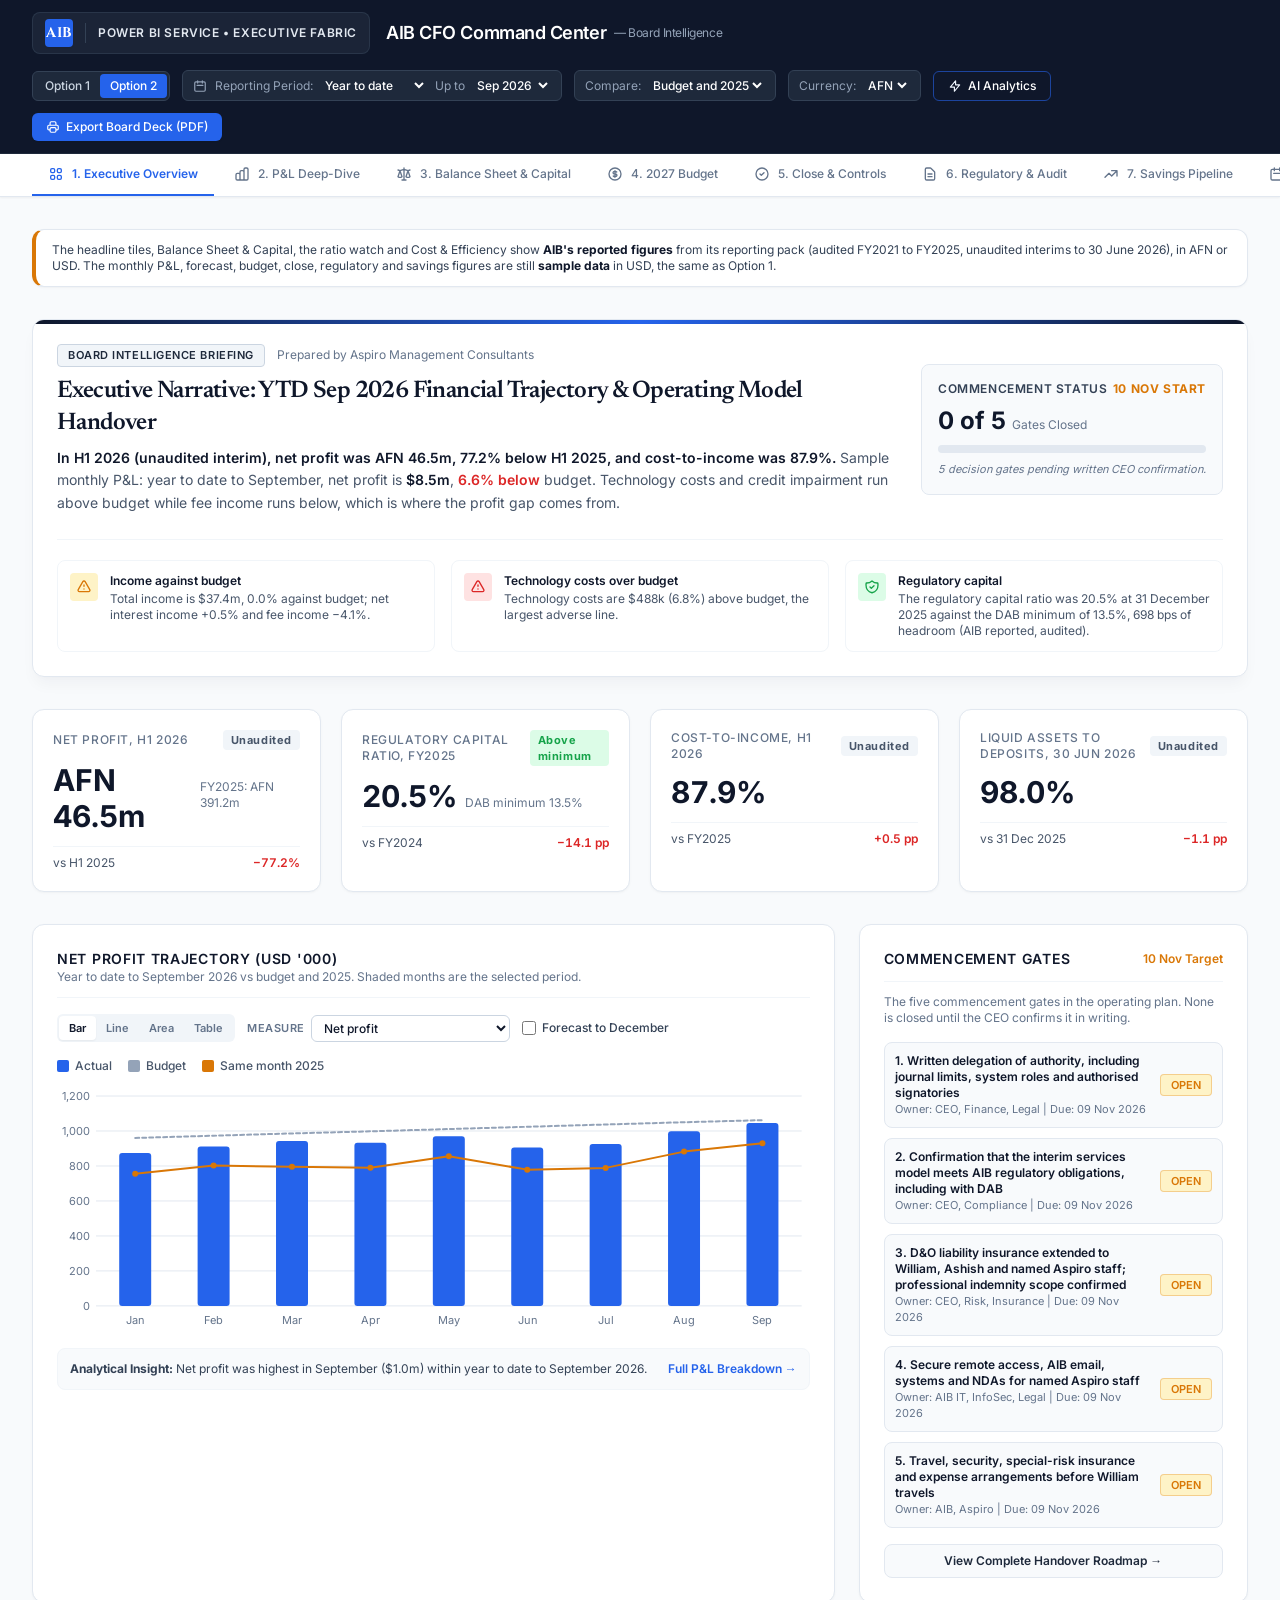
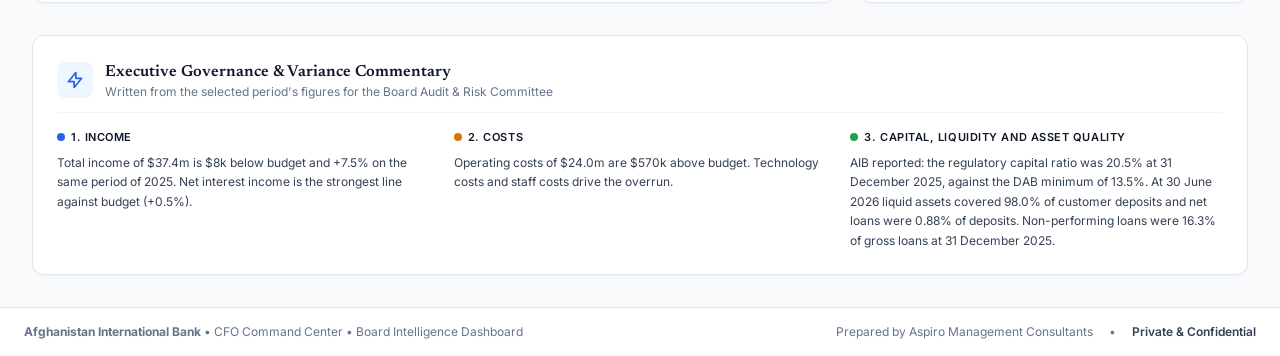
==== commit 7c79ac6e: "Show AIB's reported figures and add the Cost and efficiency page The headline tiles, balance sheet, " ====
--- a/option-2.html
+++ b/option-2.html
@@ -71,6 +71,10 @@
           <label for="o2-compare" class="text-navy-400 mr-2">Compare:</label>
           <select id="o2-compare" data-o2-set="c" class="bg-transparent text-white font-medium outline-none cursor-pointer"></select>
         </div>
+        <div class="flex items-center bg-navy-800 rounded-md border border-navy-700 text-xs px-2.5 py-1.5" title="AIB's reported figures (tiles, balance sheet and capital). The sample monthly P&amp;L stays in USD.">
+          <label for="o2-currency" class="text-navy-400 mr-2">Currency:</label>
+          <select id="o2-currency" data-o2-set="cur" class="bg-transparent text-white font-medium outline-none cursor-pointer"></select>
+        </div>
 
         <!-- AI Analytics link -->
         <a href="#tab-ai" data-o2-tab="ai" class="flex items-center space-x-1.5 border border-brand-blue/60 text-white hover:bg-navy-800 px-3.5 py-1.5 rounded-md text-xs font-medium transition-colors">
@@ -129,9 +133,13 @@
         <svg class="w-4 h-4" fill="none" stroke="currentColor" viewBox="0 0 24 24"><path stroke-linecap="round" stroke-linejoin="round" stroke-width="2" d="M7 12l3-3 3 3 4-4M8 21l4-4 4 4M3 4h18M4 4h16v12a1 1 0 01-1 1H5a1 1 0 01-1-1V4z"/></svg>
         <span>9. Forecast &amp; What-If</span>
       </button>
+      <button onclick="switchTab('cost')" id="tab-btn-cost" class="tab-btn py-3 px-4 text-xs font-medium text-navy-500 hover:text-navy-900 border-b-2 border-transparent flex items-center space-x-2 whitespace-nowrap transition-colors">
+        <svg class="w-4 h-4" fill="none" stroke="currentColor" viewBox="0 0 24 24"><path stroke-linecap="round" stroke-linejoin="round" stroke-width="2" d="M11 3.055A9.001 9.001 0 1020.945 13H11V3.055z"/><path stroke-linecap="round" stroke-linejoin="round" stroke-width="2" d="M20.488 9H15V3.512A9.025 9.025 0 0120.488 9z"/></svg>
+        <span>10. Cost &amp; Efficiency</span>
+      </button>
       <button onclick="switchTab('ai')" id="tab-btn-ai" class="tab-btn py-3 px-4 text-xs font-medium text-navy-500 hover:text-navy-900 border-b-2 border-transparent flex items-center space-x-2 whitespace-nowrap transition-colors">
         <svg class="w-4 h-4" fill="none" stroke="currentColor" viewBox="0 0 24 24"><path stroke-linecap="round" stroke-linejoin="round" stroke-width="2" d="M13 10V3L4 14h7v7l9-11h-7z"/></svg>
-        <span>10. AI Analytics</span>
+        <span>11. AI Analytics</span>
       </button>
     </div>
   </nav>
@@ -142,7 +150,7 @@
   <main class="flex-1 max-w-[1700px] w-full mx-auto p-4 lg:p-8 space-y-8">
 
     <div class="bg-white border border-navy-200 border-l-4 border-l-brand-amber rounded-xl px-4 py-3 text-xs text-navy-700 card-shadow">
-      Financial figures in this option are <strong class="text-navy-900">sample data</strong> for design review, the same figures as Option 1. They are not AIB's reported results.
+      The headline tiles, Balance Sheet &amp; Capital, the ratio watch and Cost &amp; Efficiency show <strong class="text-navy-900">AIB's reported figures</strong> from its reporting pack (audited FY2021 to FY2025, unaudited interims to 30 June 2026), in AFN or USD. The monthly P&amp;L, forecast, budget, close, regulatory and savings figures are still <strong class="text-navy-900">sample data</strong> in USD, the same as Option 1.
     </div>
 
     <!-- PAGE 1: EXECUTIVE OVERVIEW -->
@@ -268,7 +276,7 @@
       <div class="flex flex-wrap items-center justify-between gap-3 border-b border-navy-200 pb-3">
         <div>
           <h2 class="text-xl font-serif font-bold text-navy-900">Statement of Financial Position & Capital Structure</h2>
-          <p class="text-xs text-navy-500">Ratios at the selected month; balance sheet as of 30 September 2026 (USD Thousands)</p>
+          <p id="o2-bs-sub" class="text-xs text-navy-500">AIB reported. Balance sheet at 30 June 2026 (unaudited), AFN thousands</p>
         </div>
         <span id="o2-car-badge"></span>
       </div>
@@ -276,7 +284,7 @@
       <div id="o2-bs-kpis" class="grid grid-cols-1 sm:grid-cols-2 lg:grid-cols-4 gap-5"></div>
 
       <div class="bg-white border border-navy-200 rounded-xl p-6 card-shadow space-y-4">
-        <h3 class="text-sm font-semibold text-navy-900 uppercase tracking-wider border-b border-navy-100 pb-2">Regulatory Ratios Against Sample Limits</h3>
+        <div class="border-b border-navy-100 pb-2"><h3 class="text-sm font-semibold text-navy-900 uppercase tracking-wider">Key Ratios, FY2021 to H1 2026</h3><p class="text-xs text-navy-500">Year-ends, then H1 2026 (unaudited; profit ratios annualised). Dashed line is the DAB minimum where the reporting pack gives one.</p></div>
         <div id="o2-ratios" class="grid grid-cols-1 sm:grid-cols-2 lg:grid-cols-3 gap-4"></div>
       </div>
 
@@ -410,12 +418,24 @@
       </div>
 
       <div class="bg-white border border-navy-200 rounded-xl overflow-hidden card-shadow">
-        <div class="px-5 pt-4 pb-2"><h3 class="text-sm font-semibold text-navy-900 uppercase tracking-wider">Regulatory Ratio Early Warning</h3><p class="text-xs text-navy-500">Each ratio's damped trend projected 12 months ahead against its sample limit.</p></div>
+        <div class="px-5 pt-4 pb-2"><h3 class="text-sm font-semibold text-navy-900 uppercase tracking-wider">Ratio Watch · AIB Reported</h3><p class="text-xs text-navy-500">Latest reported value against the DAB minimum where the reporting pack gives one. Five annual points and one interim are too few for a trend forecast.</p></div>
         <div id="o2-outlook" class="overflow-x-auto"></div>
       </div>
     </section>
 
-    <!-- PAGE 10: AI ANALYTICS (PREVIEW) -->
+    <!-- PAGE 10: COST & EFFICIENCY -->
+    <section id="page-cost" class="page-content space-y-6 hidden">
+      <div class="flex flex-wrap items-center justify-between gap-3 border-b border-navy-200 pb-3">
+        <div>
+          <h2 class="text-xl font-serif font-bold text-navy-900">Cost Base &amp; Efficiency</h2>
+          <p class="text-xs text-navy-500">Income, G&amp;A costs and efficiency from FY2021 to H1 2026, from AIB's reporting pack. The page keeps its own currency switch and AFN per USD rate.</p>
+        </div>
+        <span class="bg-brand-amberLight text-brand-amber border border-brand-amber/30 text-xs font-semibold px-3 py-1 rounded-full">AIB Reported · Draft</span>
+      </div>
+      <iframe class="cc-frame block w-full border border-navy-200 rounded-xl" style="height:1600px" src="cost-efficiency.html" title="AIB cost base and efficiency" loading="lazy"></iframe>
+    </section>
+
+    <!-- PAGE 11: AI ANALYTICS (PREVIEW) -->
     <section id="page-ai" class="page-content space-y-6 hidden">
       <div class="flex flex-wrap items-center justify-between gap-3 border-b border-navy-200 pb-3">
         <div>
